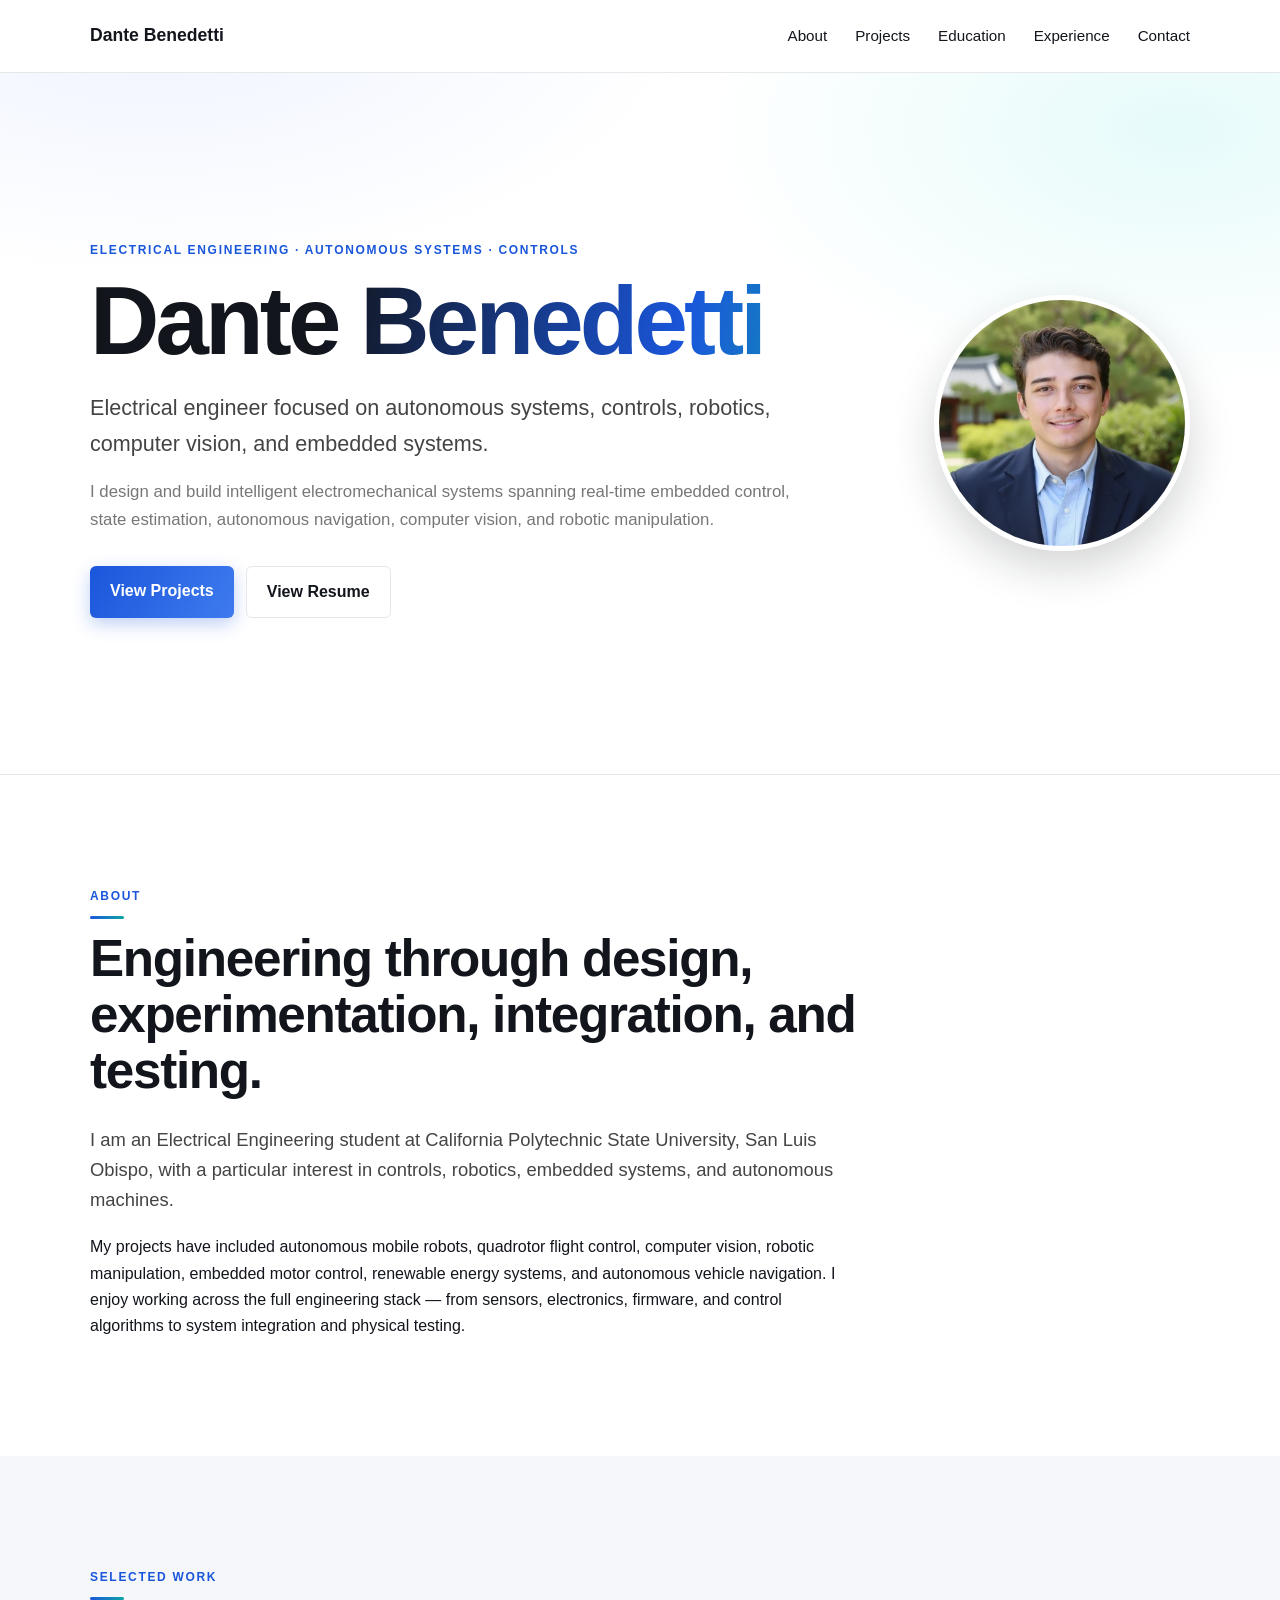
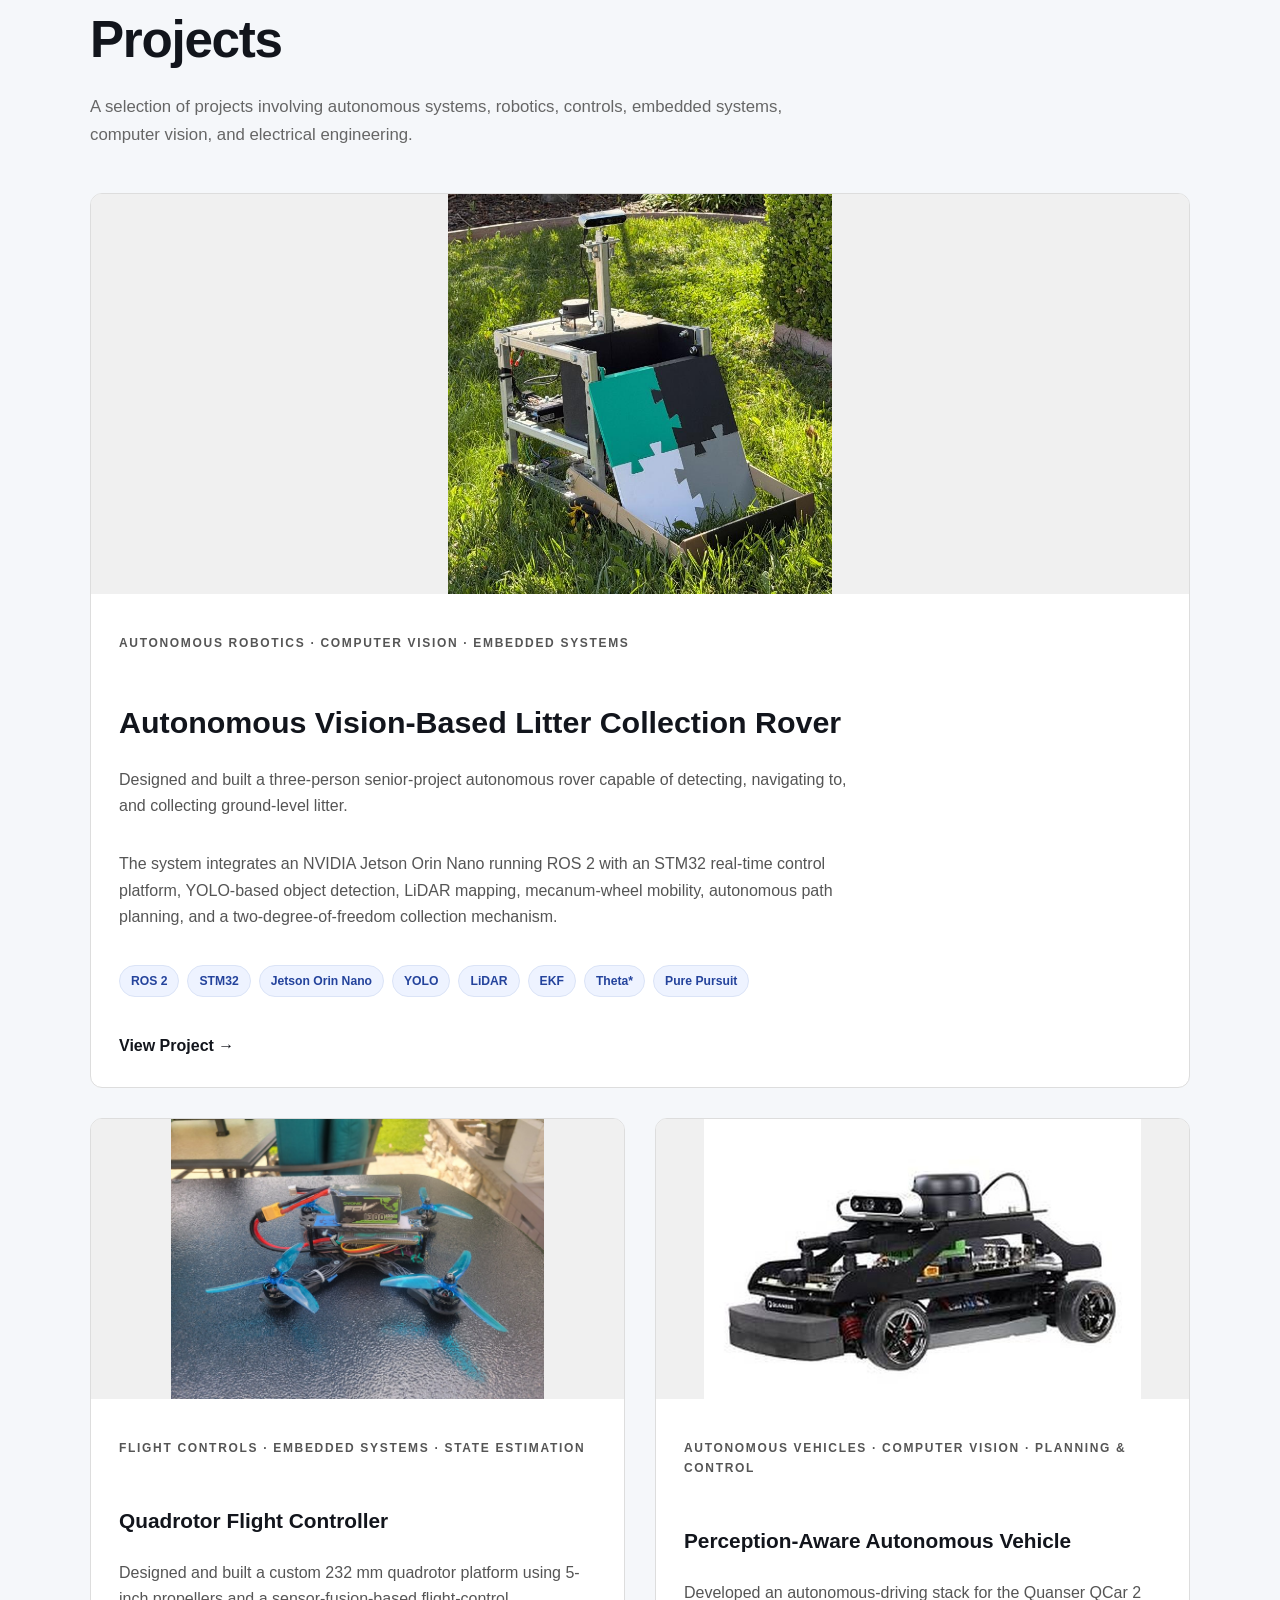
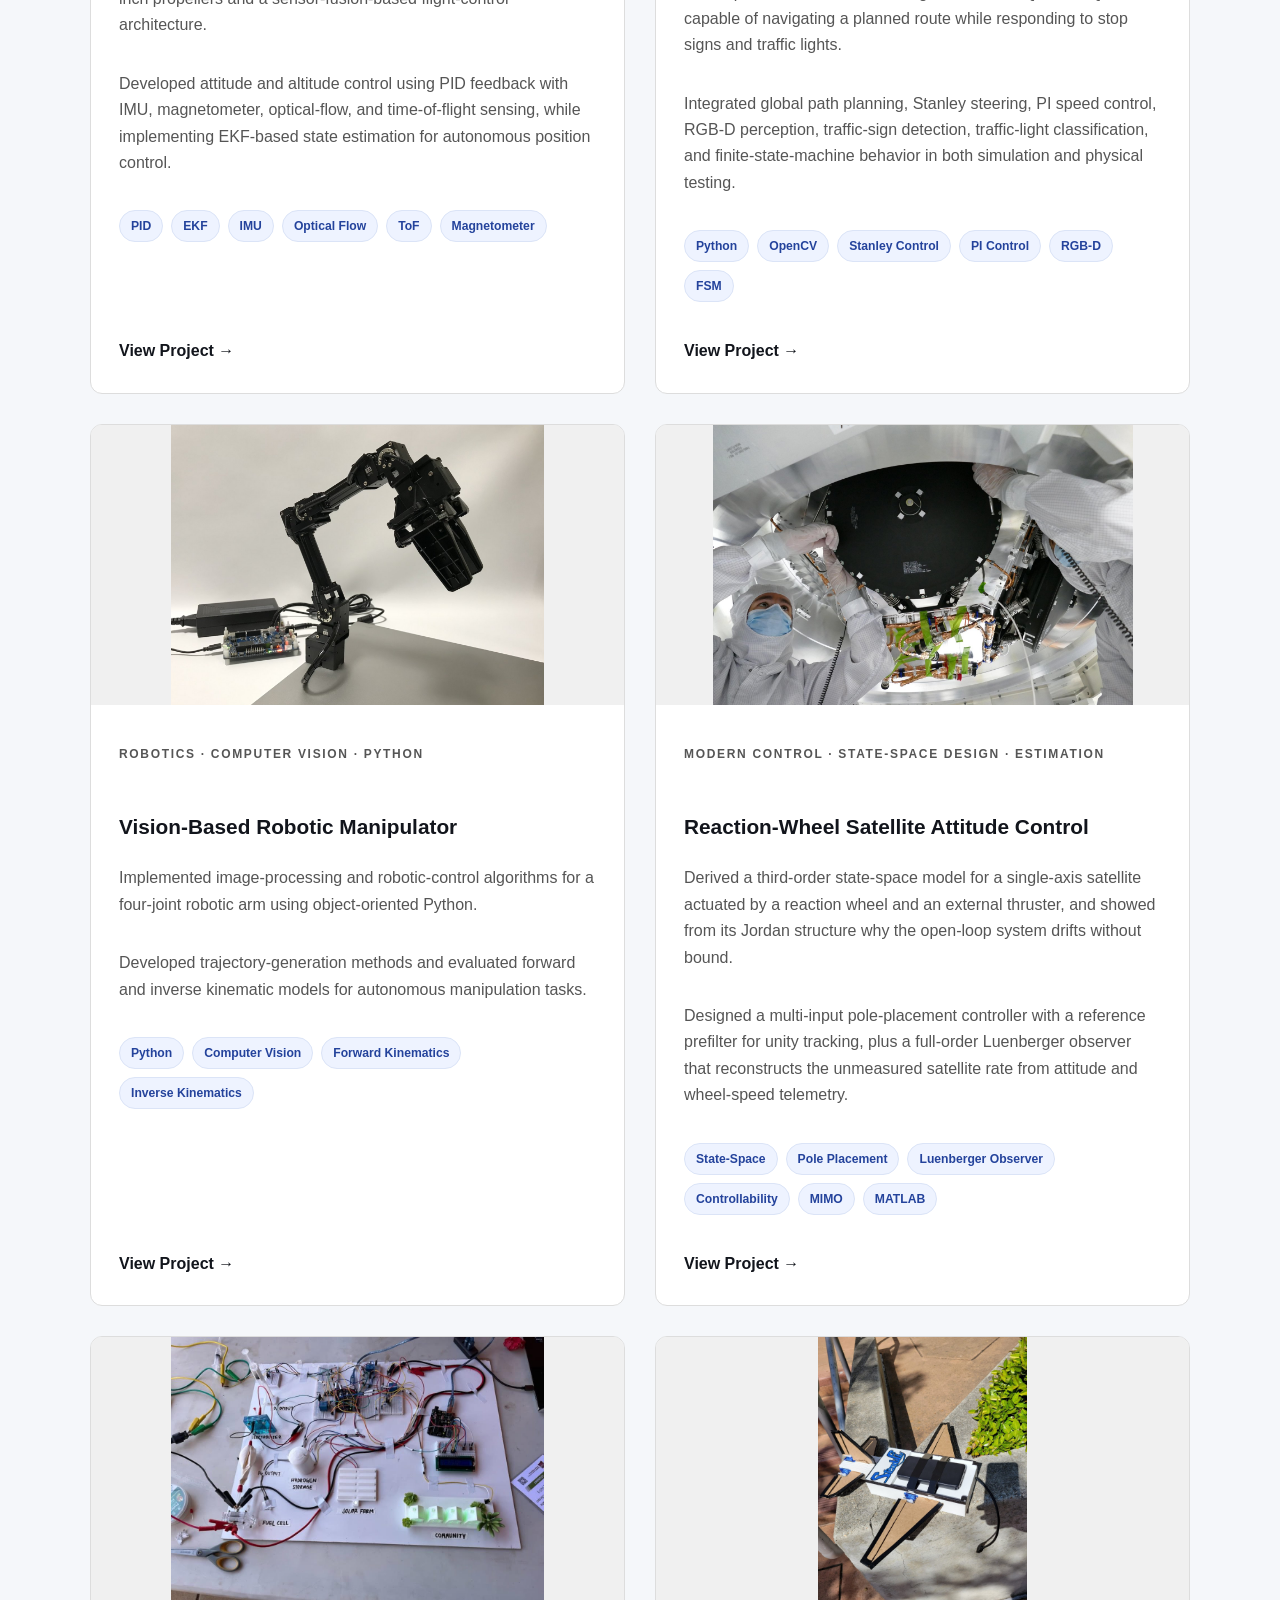
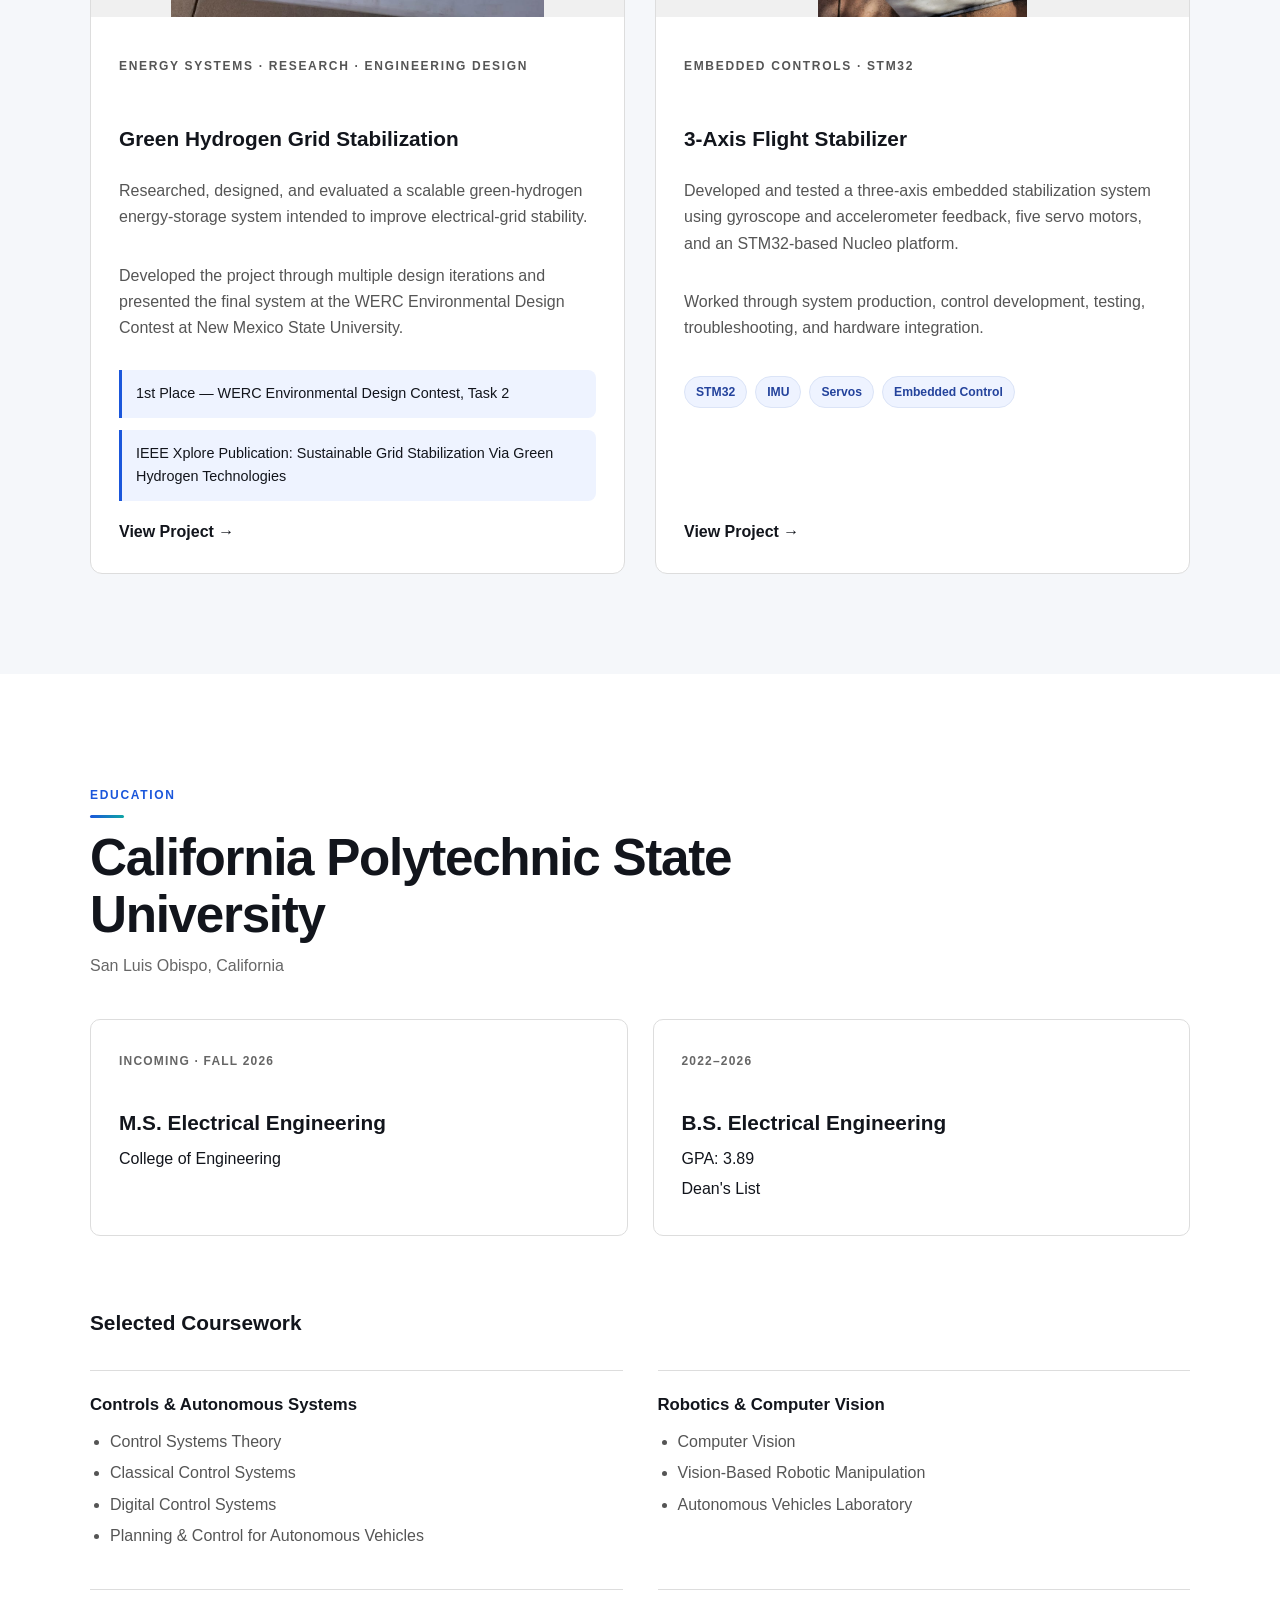
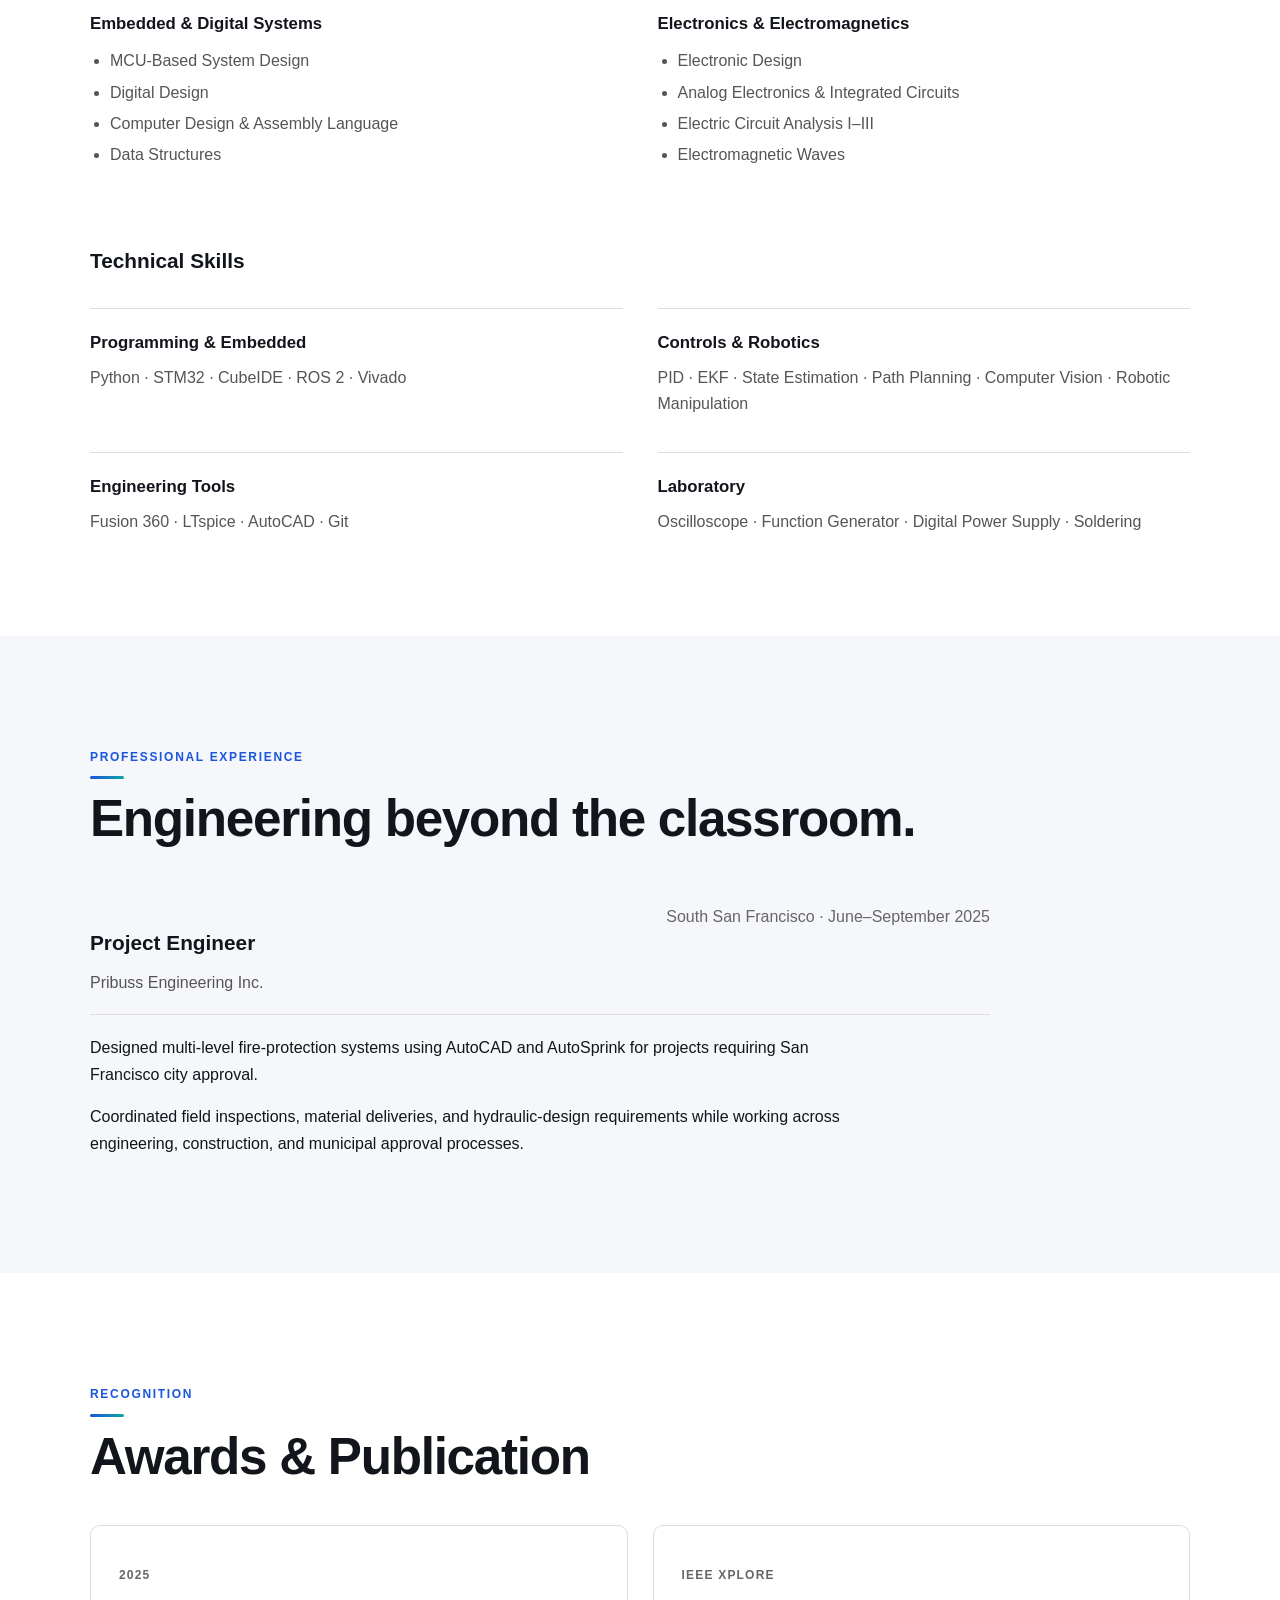
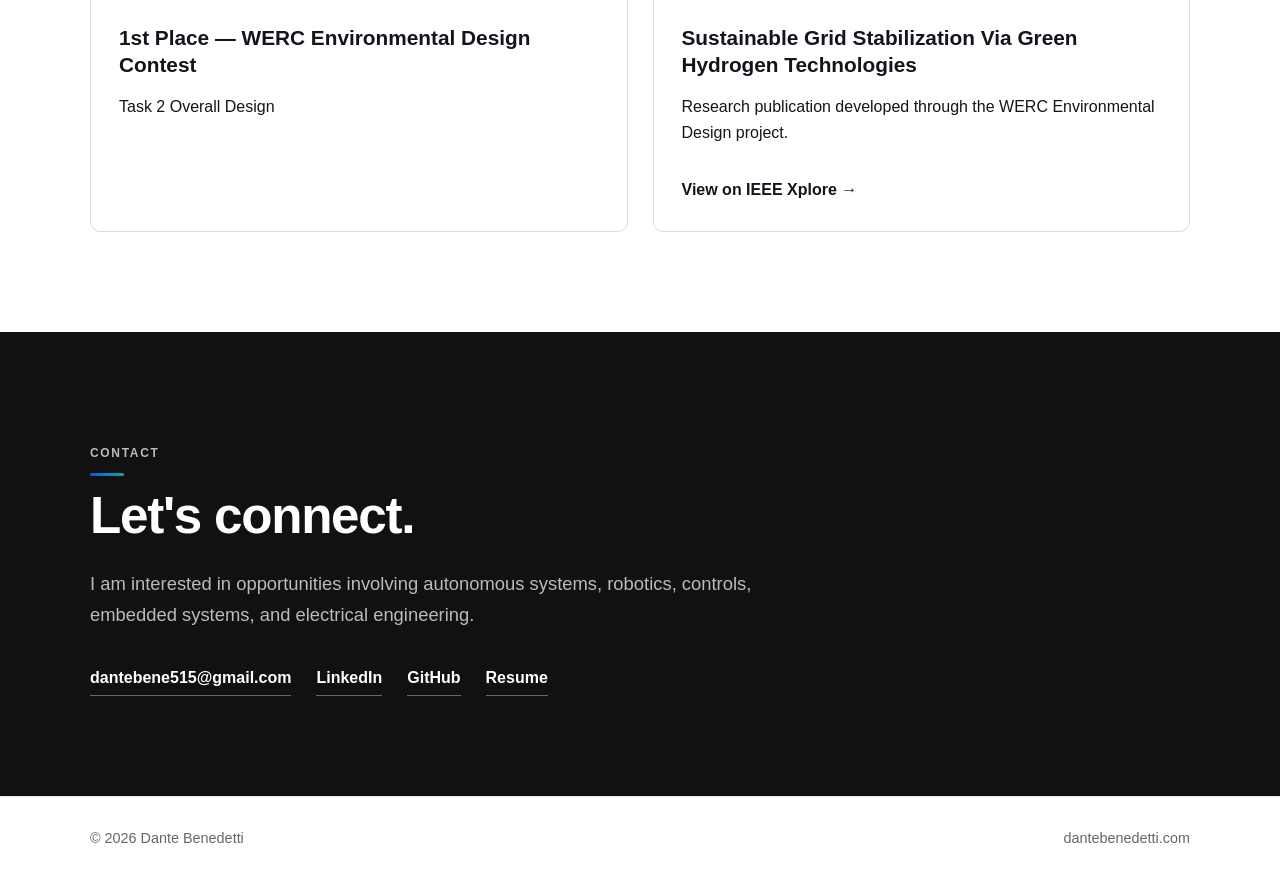
==== index.html @ cc392e32 "Switch contact email to the job-search Gmail address Replaces dabenede@calpoly.edu with dantebene515" ====
<!DOCTYPE html>
<html lang="en">
<head>
    <meta charset="UTF-8">
    <meta name="viewport" content="width=device-width, initial-scale=1.0">

    <meta
        name="description"
        content="Dante Benedetti - Electrical Engineering portfolio focused on autonomous systems, controls, robotics, embedded systems, and computer vision."
    >

    <title>Dante Benedetti | Electrical Engineering Portfolio</title>

    <link rel="stylesheet" href="css/style.css?v=18">
</head>

<body>

    <!-- Navigation -->
    <header class="site-header">
        <div class="container nav-container">

            <a class="logo" href="#">Dante Benedetti</a>

            <button
                class="nav-toggle"
                type="button"
                aria-label="Menu"
                aria-expanded="false"
                aria-controls="site-nav"
            >
                <span class="nav-toggle-bar"></span>
                <span class="nav-toggle-bar"></span>
                <span class="nav-toggle-bar"></span>
            </button>

            <nav id="site-nav">
                <a href="#about">About</a>
                <a href="#projects">Projects</a>
                <a href="#education">Education</a>
                <a href="#experience">Experience</a>
                <a href="#contact">Contact</a>
            </nav>

        </div>
    </header>


    <main>

        <!-- Hero -->
        <section class="hero">

            <div class="container hero-content hero-split">

              <div class="hero-copy">

                <p class="eyebrow">
                    Electrical Engineering · Autonomous Systems · Controls
                </p>

                <h1>Dante Benedetti</h1>

                <p class="hero-text">
                    Electrical engineer focused on autonomous systems, controls,
                    robotics, computer vision, and embedded systems.
                </p>

                <p class="hero-subtext">
                    I design and build intelligent electromechanical systems
                    spanning real-time embedded control, state estimation,
                    autonomous navigation, computer vision, and robotic manipulation.
                </p>

                <div class="hero-buttons">

                    <a class="button primary" href="#projects">
                        View Projects
                    </a>

                    <a
                        class="button secondary"
                        href="files/Dante_Benedetti_Resume.pdf"
                        target="_blank"
                    >
                        View Resume
                    </a>

                </div>

              </div>

              <figure class="hero-portrait">
                  <img
                      src="images/headshot.jpg"
                      alt="Portrait of Dante Benedetti."
                      width="400"
                      height="400"
                  >
              </figure>

            </div>

        </section>


        <!-- About -->
        <section id="about" class="section">

            <div class="container">

                <p class="section-label">About</p>

                <h2>
                    Engineering through design, experimentation,
                    integration, and testing.
                </h2>

                <p class="large-text">
                    I am an Electrical Engineering student at California
                    Polytechnic State University, San Luis Obispo, with a
                    particular interest in controls, robotics, embedded systems,
                    and autonomous machines.
                </p>

                <p>
                    My projects have included autonomous mobile robots,
                    quadrotor flight control, computer vision, robotic
                    manipulation, embedded motor control, renewable energy
                    systems, and autonomous vehicle navigation. I enjoy working
                    across the full engineering stack — from sensors,
                    electronics, firmware, and control algorithms to system
                    integration and physical testing.
                </p>

            </div>

        </section>


        <!-- Projects -->
        <section id="projects" class="section alt-section">

            <div class="container">

                <p class="section-label">Selected Work</p>

                <h2>Projects</h2>

                <p class="section-intro">
                    A selection of projects involving autonomous systems,
                    robotics, controls, embedded systems, computer vision,
                    and electrical engineering.
                </p>


                <div class="project-grid">


                    <!-- LitterBot -->
                    <article class="project-card featured-project">

                        <img
                            class="project-image"
                            src="images/litterbot/prototype.jpg"
                            alt="Completed LitterBot prototype outdoors, showing mecanum wheels, depth camera mast, LiDAR, and 3D-printed collection ramp."
                            width="747"
                            height="778"
                            loading="lazy"
                        >

                        <div class="project-content">

                            <p class="project-type">
                                Autonomous Robotics · Computer Vision · Embedded Systems
                            </p>

                            <h3>
                                Autonomous Vision-Based Litter Collection Rover
                            </h3>

                            <p>
                                Designed and built a three-person senior-project
                                autonomous rover capable of detecting, navigating
                                to, and collecting ground-level litter.
                            </p>

                            <p>
                                The system integrates an NVIDIA Jetson Orin Nano
                                running ROS 2 with an STM32 real-time control
                                platform, YOLO-based object detection, LiDAR
                                mapping, mecanum-wheel mobility, autonomous path
                                planning, and a two-degree-of-freedom collection
                                mechanism.
                            </p>

                            <div class="project-tags">
                                <span>ROS 2</span>
                                <span>STM32</span>
                                <span>Jetson Orin Nano</span>
                                <span>YOLO</span>
                                <span>LiDAR</span>
                                <span>EKF</span>
                                <span>Theta*</span>
                                <span>Pure Pursuit</span>
                            </div>

                            <a href="projects/litterbot.html">
                                View Project →
                            </a>

                        </div>

                    </article>


                    <!-- Quadrotor -->
                    <article class="project-card">

                        <img
                            class="project-image"
                            src="images/drone/isometric.jpg"
                            alt="Side view of the custom 232 mm quadrotor showing its stacked deck layout, battery, and tri-blade propellers."
                            width="1553"
                            height="1164"
                            loading="lazy"
                        >

                        <div class="project-content">

                            <p class="project-type">
                                Flight Controls · Embedded Systems · State Estimation
                            </p>

                            <h3>
                                Quadrotor Flight Controller
                            </h3>

                            <p>
                                Designed and built a custom 232 mm quadrotor
                                platform using 5-inch propellers and a
                                sensor-fusion-based flight-control architecture.
                            </p>

                            <p>
                                Developed attitude and altitude control using PID
                                feedback with IMU, magnetometer, optical-flow,
                                and time-of-flight sensing, while implementing
                                EKF-based state estimation for autonomous
                                position control.
                            </p>

                            <div class="project-tags">
                                <span>PID</span>
                                <span>EKF</span>
                                <span>IMU</span>
                                <span>Optical Flow</span>
                                <span>ToF</span>
                                <span>Magnetometer</span>
                            </div>

                            <a href="projects/quadrotor.html">
                                View Project →
                            </a>

                        </div>

                    </article>


                    <!-- QCar -->
                    <article class="project-card">

                        <img
                            class="project-image"
                            src="images/qcar/qcar-platform.jpg"
                            alt="The Quanser QCar 2 autonomous vehicle platform."
                            width="686"
                            height="440"
                            loading="lazy"
                        >

                        <div class="project-content">

                            <p class="project-type">
                                Autonomous Vehicles · Computer Vision · Planning & Control
                            </p>

                            <h3>
                                Perception-Aware Autonomous Vehicle
                            </h3>

                            <p>
                                Developed an autonomous-driving stack for the
                                Quanser QCar 2 capable of navigating a planned
                                route while responding to stop signs and traffic
                                lights.
                            </p>

                            <p>
                                Integrated global path planning, Stanley steering,
                                PI speed control, RGB-D perception, traffic-sign
                                detection, traffic-light classification, and
                                finite-state-machine behavior in both simulation
                                and physical testing.
                            </p>

                            <div class="project-tags">
                                <span>Python</span>
                                <span>OpenCV</span>
                                <span>Stanley Control</span>
                                <span>PI Control</span>
                                <span>RGB-D</span>
                                <span>FSM</span>
                            </div>

                            <a href="projects/qcar.html">
                                View Project →
                            </a>

                        </div>

                    </article>


                    <!-- Manipulator -->
                    <article class="project-card">

                        <img
                            class="project-image"
                            src="images/manipulator/arm-hardware.jpg"
                            alt="The OpenManipulator-X robotic arm with its OpenCR control board."
                            width="1400"
                            height="1050"
                            loading="lazy"
                        >

                        <div class="project-content">

                            <p class="project-type">
                                Robotics · Computer Vision · Python
                            </p>

                            <h3>
                                Vision-Based Robotic Manipulator
                            </h3>

                            <p>
                                Implemented image-processing and robotic-control
                                algorithms for a four-joint robotic arm using
                                object-oriented Python.
                            </p>

                            <p>
                                Developed trajectory-generation methods and
                                evaluated forward and inverse kinematic models
                                for autonomous manipulation tasks.
                            </p>

                            <div class="project-tags">
                                <span>Python</span>
                                <span>Computer Vision</span>
                                <span>Forward Kinematics</span>
                                <span>Inverse Kinematics</span>
                            </div>

                            <a href="projects/manipulator.html">
                                View Project →
                            </a>

                        </div>

                    </article>

                    <!-- Satellite -->
                    <article class="project-card">

                        <img
                            class="project-image"
                            src="images/satellite/reaction-wheel.jpg"
                            alt="Technicians installing a reaction wheel on NASA's Europa Clipper spacecraft."
                            width="1500"
                            height="1000"
                            loading="lazy"
                        >

                        <div class="project-content">

                            <p class="project-type">
                                Modern Control · State-Space Design · Estimation
                            </p>

                            <h3>
                                Reaction-Wheel Satellite Attitude Control
                            </h3>

                            <p>
                                Derived a third-order state-space model for a
                                single-axis satellite actuated by a reaction
                                wheel and an external thruster, and showed from
                                its Jordan structure why the open-loop system
                                drifts without bound.
                            </p>

                            <p>
                                Designed a multi-input pole-placement controller
                                with a reference prefilter for unity tracking,
                                plus a full-order Luenberger observer that
                                reconstructs the unmeasured satellite rate from
                                attitude and wheel-speed telemetry.
                            </p>

                            <div class="project-tags">
                                <span>State-Space</span>
                                <span>Pole Placement</span>
                                <span>Luenberger Observer</span>
                                <span>Controllability</span>
                                <span>MIMO</span>
                                <span>MATLAB</span>
                            </div>

                            <a href="projects/satellite.html">
                                View Project →
                            </a>

                        </div>

                    </article>


                    <!-- Hydrogen -->
                    <article class="project-card">

                        <img
                            class="project-image"
                            src="images/werc/bench-hardware.jpg"
                            alt="The bench-scale hydrogen demonstration board with electrolyzer, fuel cell, solar panel, Arduinos, and lit community LEDs."
                            width="768"
                            height="1024"
                            loading="lazy"
                        >

                        <div class="project-content">

                            <p class="project-type">
                                Energy Systems · Research · Engineering Design
                            </p>

                            <h3>
                                Green Hydrogen Grid Stabilization
                            </h3>

                            <p>
                                Researched, designed, and evaluated a scalable
                                green-hydrogen energy-storage system intended to
                                improve electrical-grid stability.
                            </p>

                            <p>
                                Developed the project through multiple design
                                iterations and presented the final system at the
                                WERC Environmental Design Contest at New Mexico
                                State University.
                            </p>

                            <div class="project-highlight">
                                1st Place — WERC Environmental Design Contest,
                                Task 2
                            </div>

                            <div class="project-highlight">
                                IEEE Xplore Publication:
                                Sustainable Grid Stabilization Via Green Hydrogen Technologies
                            </div>

                            <a href="projects/hydrogen.html">
                                View Project →
                            </a>

                        </div>

                    </article>


                    <!-- Stabilizer -->
                    <article class="project-card">

                        <img
                            class="project-image"
                            src="images/steadifly/airframe.jpg"
                            alt="The SteadiFly airframe with servo-driven control surfaces and onboard battery."
                            width="1199"
                            height="1600"
                            loading="lazy"
                        >

                        <div class="project-content">

                            <p class="project-type">
                                Embedded Controls · STM32
                            </p>

                            <h3>
                                3-Axis Flight Stabilizer
                            </h3>

                            <p>
                                Developed and tested a three-axis embedded
                                stabilization system using gyroscope and
                                accelerometer feedback, five servo motors,
                                and an STM32-based Nucleo platform.
                            </p>

                            <p>
                                Worked through system production, control
                                development, testing, troubleshooting, and
                                hardware integration.
                            </p>

                            <div class="project-tags">
                                <span>STM32</span>
                                <span>IMU</span>
                                <span>Servos</span>
                                <span>Embedded Control</span>
                            </div>

                            <a href="projects/steadifly.html">
                                View Project →
                            </a>

                        </div>

                    </article>

                </div>

            </div>

        </section>


        <!-- Education -->
        <section id="education" class="section">

            <div class="container">

                <p class="section-label">Education</p>

                <h2>California Polytechnic State University</h2>

                <p class="education-location">
                    San Luis Obispo, California
                </p>


                <div class="education-grid">

                    <div class="education-card">

                        <p class="education-status">
                            Incoming · Fall 2026
                        </p>

                        <h3>
                            M.S. Electrical Engineering
                        </h3>

                        <p>
                            College of Engineering
                        </p>

                    </div>


                    <div class="education-card">

                        <p class="education-status">
                            2022–2026
                        </p>

                        <h3>
                            B.S. Electrical Engineering
                        </h3>

                        <p>
                            GPA: 3.89
                        </p>

                        <p>
                            Dean's List
                        </p>

                    </div>

                </div>


                <div class="coursework">

                    <h3>Selected Coursework</h3>

                    <div class="coursework-grid">

                        <div>
                            <h4>Controls & Autonomous Systems</h4>

                            <ul>
                                <li>Control Systems Theory</li>
                                <li>Classical Control Systems</li>
                                <li>Digital Control Systems</li>
                                <li>
                                    Planning & Control for Autonomous Vehicles
                                </li>
                            </ul>
                        </div>


                        <div>
                            <h4>Robotics & Computer Vision</h4>

                            <ul>
                                <li>Computer Vision</li>
                                <li>
                                    Vision-Based Robotic Manipulation
                                </li>
                                <li>
                                    Autonomous Vehicles Laboratory
                                </li>
                            </ul>
                        </div>


                        <div>
                            <h4>Embedded & Digital Systems</h4>

                            <ul>
                                <li>MCU-Based System Design</li>
                                <li>Digital Design</li>
                                <li>
                                    Computer Design & Assembly Language
                                </li>
                                <li>Data Structures</li>
                            </ul>
                        </div>


                        <div>
                            <h4>Electronics & Electromagnetics</h4>

                            <ul>
                                <li>Electronic Design</li>
                                <li>
                                    Analog Electronics & Integrated Circuits
                                </li>
                                <li>Electric Circuit Analysis I–III</li>
                                <li>Electromagnetic Waves</li>
                            </ul>
                        </div>

                    </div>

                </div>


                <div class="skills">

                    <h3>Technical Skills</h3>

                    <div class="skills-grid">

                        <div>
                            <h4>Programming & Embedded</h4>
                            <p>
                                Python · STM32 · CubeIDE · ROS 2 · Vivado
                            </p>
                        </div>

                        <div>
                            <h4>Controls & Robotics</h4>
                            <p>
                                PID · EKF · State Estimation · Path Planning ·
                                Computer Vision · Robotic Manipulation
                            </p>
                        </div>

                        <div>
                            <h4>Engineering Tools</h4>
                            <p>
                                Fusion 360 · LTspice · AutoCAD · Git
                            </p>
                        </div>

                        <div>
                            <h4>Laboratory</h4>
                            <p>
                                Oscilloscope · Function Generator ·
                                Digital Power Supply · Soldering
                            </p>
                        </div>

                    </div>

                </div>

            </div>

        </section>


        <!-- Experience -->
        <section id="experience" class="section alt-section">

            <div class="container">

                <p class="section-label">Professional Experience</p>

                <h2>Engineering beyond the classroom.</h2>


                <div class="experience-item">

                    <div class="experience-heading">

                        <div>
                            <h3>
                                Project Engineer
                            </h3>

                            <p class="company">
                                Pribuss Engineering Inc.
                            </p>
                        </div>

                        <p class="meta">
                            South San Francisco · June–September 2025
                        </p>

                    </div>

                    <p>
                        Designed multi-level fire-protection systems using
                        AutoCAD and AutoSprink for projects requiring San
                        Francisco city approval.
                    </p>

                    <p>
                        Coordinated field inspections, material deliveries,
                        and hydraulic-design requirements while working
                        across engineering, construction, and municipal
                        approval processes.
                    </p>

                </div>

            </div>

        </section>


        <!-- Awards / Publication -->
        <section class="section">

            <div class="container">

                <p class="section-label">
                    Recognition
                </p>

                <h2>
                    Awards & Publication
                </h2>


                <div class="recognition-grid">

                    <div class="recognition-card">

                        <p class="recognition-year">
                            2025
                        </p>

                        <h3>
                            1st Place — WERC Environmental Design Contest
                        </h3>

                        <p>
                            Task 2 Overall Design
                        </p>

                    </div>


                    <div class="recognition-card">

                        <p class="recognition-year">
                            IEEE Xplore
                        </p>

                        <h3>
                            Sustainable Grid Stabilization Via Green Hydrogen Technologies
                        </h3>

                        <p>
                            Research publication developed through the WERC
                            Environmental Design project.
                        </p>

                        <a
                            class="recognition-link"
                            href="https://ieeexplore.ieee.org/document/11143791"
                            target="_blank"
                            rel="noopener"
                        >
                            View on IEEE Xplore →
                        </a>

                    </div>

                </div>

            </div>

        </section>


        <!-- Contact -->
        <section id="contact" class="section contact-section">

            <div class="container">

                <p class="section-label">
                    Contact
                </p>

                <h2>
                    Let's connect.
                </h2>

                <p class="large-text">
                    I am interested in opportunities involving autonomous
                    systems, robotics, controls, embedded systems, and
                    electrical engineering.
                </p>


                <div class="contact-links">

                    <a href="mailto:dantebene515@gmail.com">
                        dantebene515@gmail.com
                    </a>

                    <a
                        href="https://www.linkedin.com/in/dante-m-benedetti"
                        target="_blank"
                        rel="noopener"
                    >
                        LinkedIn
                    </a>

                    <a
                        href="https://github.com/Dante-B-777"
                        target="_blank"
                        rel="noopener"
                    >
                        GitHub
                    </a>

                    <a
                        href="files/Dante_Benedetti_Resume.pdf"
                        target="_blank"
                    >
                        Resume
                    </a>

                </div>

            </div>

        </section>

    </main>


    <footer>

        <div class="container footer-content">

            <p>
                © 2026 Dante Benedetti
            </p>

            <p>
                dantebenedetti.com
            </p>

        </div>

    </footer>


    <script src="js/main.js?v=18"></script>

</body>
</html>
---- css/style.css ----
/* =========================================================
   TOKENS
   ========================================================= */

:root {
    --ink: #12151c;
    --muted: #5b6472;
    --line: #e4e7ec;
    --paper: #ffffff;
    --wash: #f5f7fa;
    --accent: #1a56db;
    --accent-2: #0ea5a5;
    --accent-soft: #eef3ff;
}

/* =========================================================
   GLOBAL
   ========================================================= */

* {
    box-sizing: border-box;
}

html {
    scroll-behavior: smooth;
}

body {
    margin: 0;
    font-family: "Segoe UI", -apple-system, BlinkMacSystemFont, Inter,
        Helvetica, Arial, sans-serif;
    color: var(--ink);
    background: var(--paper);
    line-height: 1.65;
    -webkit-font-smoothing: antialiased;
}

a {
    color: inherit;
}

img {
    max-width: 100%;
    display: block;
}

.container {
    width: min(1100px, 90%);
    margin: 0 auto;
}


/* =========================================================
   NAVIGATION
   ========================================================= */

.site-header {
    position: sticky;
    top: 0;
    background: rgba(255, 255, 255, 0.95);
    border-bottom: 1px solid #e8e8e8;
    z-index: 100;
    backdrop-filter: blur(8px);
}

.nav-container {
    min-height: 72px;
    display: flex;
    align-items: center;
    justify-content: space-between;
}

.logo {
    text-decoration: none;
    font-weight: 700;
    font-size: 1.1rem;
}

nav {
    display: flex;
    gap: 28px;
}

nav a {
    text-decoration: none;
    font-size: 0.95rem;
    transition: opacity 0.2s ease;
}

nav a {
    position: relative;
}

nav a::after {
    content: "";
    position: absolute;
    left: 0;
    bottom: -6px;
    width: 0;
    height: 2px;
    border-radius: 2px;
    background: linear-gradient(90deg, var(--accent), var(--accent-2));
    transition: width 0.25s ease;
}

nav a:hover::after {
    width: 100%;
}

.nav-toggle {
    display: none;
    flex-direction: column;
    gap: 5px;
    padding: 10px;
    border: 0;
    background: none;
    cursor: pointer;
}

.nav-toggle-bar {
    width: 24px;
    height: 2px;
    background: #151515;
    transition: transform 0.2s ease, opacity 0.2s ease;
}

.nav-toggle[aria-expanded="true"] .nav-toggle-bar:nth-child(1) {
    transform: translateY(7px) rotate(45deg);
}

.nav-toggle[aria-expanded="true"] .nav-toggle-bar:nth-child(2) {
    opacity: 0;
}

.nav-toggle[aria-expanded="true"] .nav-toggle-bar:nth-child(3) {
    transform: translateY(-7px) rotate(-45deg);
}


/* =========================================================
   HERO
   ========================================================= */

.hero {
    position: relative;
    min-height: 78vh;
    display: flex;
    align-items: center;
    overflow: hidden;
    border-bottom: 1px solid var(--line);
    background:
        radial-gradient(900px 460px at 12% -10%, var(--accent-soft), transparent 60%),
        radial-gradient(760px 420px at 92% 8%, #e6fbfa, transparent 62%);
}

.hero-content {
    padding: 100px 0;
}

.eyebrow,
.section-label,
.project-type {
    text-transform: uppercase;
    letter-spacing: 0.14em;
    font-size: 0.75rem;
    font-weight: 700;
    color: var(--accent);
}

.section-label::after {
    content: "";
    display: block;
    width: 34px;
    height: 3px;
    margin-top: 9px;
    border-radius: 2px;
    background: linear-gradient(90deg, var(--accent), var(--accent-2));
}

.hero h1 {
    margin: 10px 0;
    font-size: clamp(3rem, 8vw, 6rem);
    line-height: 1;
    letter-spacing: -0.04em;
    background: linear-gradient(100deg, var(--ink) 30%, var(--accent) 75%, var(--accent-2));
    -webkit-background-clip: text;
    background-clip: text;
    color: transparent;
}

.hero-text {
    max-width: 760px;
    margin-bottom: 10px;
    font-size: 1.35rem;
    color: #444;
}

.hero-subtext {
    max-width: 720px;
    color: #777;
    font-size: 1.05rem;
}

.hero-buttons {
    display: flex;
    gap: 12px;
    margin-top: 32px;
}


/* =========================================================
   BUTTONS
   ========================================================= */

.button {
    display: inline-block;
    padding: 12px 20px;
    border-radius: 6px;
    text-decoration: none;
    font-weight: 600;
    transition:
        transform 0.2s ease,
        opacity 0.2s ease;
}

.button:hover {
    transform: translateY(-2px);
}

.primary {
    background: linear-gradient(120deg, var(--accent), #3f7bee);
    color: #fff;
    box-shadow: 0 6px 18px rgba(26, 86, 219, 0.28);
}

.primary:hover {
    box-shadow: 0 12px 26px rgba(26, 86, 219, 0.34);
}

.secondary {
    border: 1px solid var(--line);
    background: #fff;
}

.secondary:hover {
    border-color: var(--accent);
    color: var(--accent);
}


/* =========================================================
   GENERAL SECTIONS
   ========================================================= */

.section {
    padding: 100px 0;
}

.alt-section {
    background: var(--wash);
}

.section h2 {
    max-width: 850px;
    margin-top: 6px;
    margin-bottom: 25px;
    font-size: clamp(2rem, 4vw, 3.4rem);
    line-height: 1.1;
    letter-spacing: -0.025em;
}

.section p {
    max-width: 750px;
}

.section-intro {
    margin-bottom: 20px;
    color: #666;
    font-size: 1.05rem;
}

.large-text {
    font-size: 1.15rem;
    color: #444;
}


/* =========================================================
   PROJECTS
   ========================================================= */

.project-grid {
    display: grid;
    grid-template-columns: repeat(2, minmax(0, 1fr));
    gap: 30px;
    margin-top: 45px;
}

.project-card {
    display: flex;
    flex-direction: column;
    overflow: hidden;
    border: 1px solid #ddd;
    border-radius: 12px;
    background: #fff;
    transition:
        transform 0.2s ease,
        box-shadow 0.2s ease;
}

.project-card {
    position: relative;
}

.project-card::before {
    content: "";
    position: absolute;
    inset: 0 0 auto 0;
    height: 3px;
    background: linear-gradient(90deg, var(--accent), var(--accent-2));
    opacity: 0;
    transition: opacity 0.25s ease;
    z-index: 2;
}

.project-card:hover::before {
    opacity: 1;
}

.project-card:hover {
    transform: translateY(-6px);
    box-shadow: 0 18px 40px rgba(18, 21, 28, 0.11);
}

.project-image {
    width: 100%;
    height: 280px;
    object-fit: contain;
    background: #f0f0f0;
}

.placeholder {
    display: grid;
    place-items: center;
    background: #ededed;
    color: #777;
}

.project-content {
    display: flex;
    flex-direction: column;
    flex: 1;
    padding: 28px;
}

.project-content h3 {
    margin: 6px 0 12px;
    font-size: 1.6rem;
    line-height: 1.2;
}

.project-content p {
    color: #555;
}

.project-content > a {
    display: inline-block;
    margin-top: auto;
    padding-top: 18px;
    font-weight: 700;
    text-decoration: none;
}

.project-content > a:hover {
    text-decoration: underline;
}

.project-tags {
    display: flex;
    flex-wrap: wrap;
    gap: 8px;
    margin: 18px 0;
}

.project-tags span {
    padding: 5px 11px;
    border-radius: 999px;
    border: 1px solid #dbe4f7;
    background: var(--accent-soft);
    color: #24439c;
    font-size: 0.76rem;
    font-weight: 600;
}

.project-highlight {
    margin-top: 12px;
    padding: 12px 14px;
    border-left: 3px solid var(--accent);
    border-radius: 0 8px 8px 0;
    background: var(--accent-soft);
    font-size: 0.9rem;
}

.featured-project {
    grid-column: span 2;
}

.featured-project .project-image {
    height: 400px;
}

.featured-project .project-content h3 {
    font-size: 1.9rem;
}


/* =========================================================
   EDUCATION
   ========================================================= */

.education-location {
    margin-top: -15px;
    color: #666;
}

.education-grid {
    display: grid;
    grid-template-columns: repeat(2, minmax(0, 1fr));
    gap: 25px;
    margin-top: 40px;
}

.education-card {
    padding: 28px;
    border: 1px solid #ddd;
    border-radius: 10px;
    background: #fff;
}

.education-card h3 {
    margin: 5px 0 8px;
    font-size: 1.5rem;
    line-height: 1.25;
}

.education-card p {
    margin: 4px 0;
}

.education-status {
    text-transform: uppercase;
    letter-spacing: 0.1em;
    font-size: 0.75rem;
    font-weight: 700;
    color: #666;
}


/* =========================================================
   COURSEWORK
   ========================================================= */

.coursework {
    margin-top: 70px;
}

.coursework h3,
.skills h3 {
    margin-bottom: 15px;
    font-size: 1.8rem;
}

.coursework-grid {
    display: grid;
    grid-template-columns: repeat(2, minmax(0, 1fr));
    gap: 35px;
    margin-top: 30px;
}

.coursework-grid > div {
    padding-top: 20px;
    border-top: 1px solid #ddd;
}

.coursework-grid h4 {
    margin: 0 0 10px;
    font-size: 1.05rem;
}

.coursework-grid ul {
    margin: 0;
    padding-left: 20px;
    color: #555;
}

.coursework-grid li {
    margin-bottom: 5px;
}


/* =========================================================
   SKILLS
   ========================================================= */

.skills {
    margin-top: 70px;
}

.skills-grid {
    display: grid;
    grid-template-columns: repeat(2, minmax(0, 1fr));
    gap: 35px;
    margin-top: 30px;
}

.skills-grid > div {
    padding-top: 20px;
    border-top: 1px solid #ddd;
}

.skills-grid h4 {
    margin: 0 0 8px;
    font-size: 1.05rem;
}

.skills-grid p {
    margin: 0;
    color: #555;
}


/* =========================================================
   EXPERIENCE
   ========================================================= */

.experience-item {
    max-width: 900px;
    margin-top: 40px;
}

.experience-heading {
    display: flex;
    justify-content: space-between;
    gap: 30px;
    margin-bottom: 20px;
    padding-bottom: 18px;
    border-bottom: 1px solid #ddd;
}

.experience-heading h3 {
    margin: 0;
    font-size: 1.6rem;
}

.company {
    margin: 4px 0 0;
    color: #555;
}

.meta {
    color: #666;
}


/* =========================================================
   RECOGNITION
   ========================================================= */

.recognition-grid {
    display: grid;
    grid-template-columns: repeat(2, minmax(0, 1fr));
    gap: 25px;
    margin-top: 40px;
}

.recognition-card {
    padding: 28px;
    border: 1px solid #ddd;
    border-radius: 10px;
}

.recognition-card h3 {
    margin-top: 7px;
    font-size: 1.35rem;
    line-height: 1.3;
}

.recognition-link {
    display: inline-block;
    margin-top: 14px;
    font-weight: 700;
    text-decoration: none;
}

.recognition-link:hover {
    text-decoration: underline;
}

.recognition-year {
    margin-bottom: 0;
    text-transform: uppercase;
    letter-spacing: 0.1em;
    font-size: 0.75rem;
    font-weight: 700;
    color: #666;
}


/* =========================================================
   CONTACT
   ========================================================= */

.contact-section {
    background: #111;
    color: #fff;
}

.contact-section h2 {
    color: #fff;
}

.contact-section .section-label,
.contact-section .large-text {
    color: #bbb;
}

.contact-links {
    display: flex;
    flex-wrap: wrap;
    gap: 25px;
    margin-top: 35px;
}

.contact-links a {
    padding-bottom: 4px;
    border-bottom: 1px solid #666;
    color: #fff;
    font-weight: 700;
    text-decoration: none;
}

.contact-links a:hover {
    border-color: #fff;
}


/* =========================================================
   FOOTER
   ========================================================= */

footer {
    padding: 30px 0;
    border-top: 1px solid #e8e8e8;
    color: #666;
    font-size: 0.9rem;
}

.footer-content {
    display: flex;
    justify-content: space-between;
    gap: 30px;
}

.footer-content p {
    margin: 0;
}


/* =========================================================
   MOBILE
   ========================================================= */

@media (max-width: 750px) {

    .nav-container {
        flex-wrap: wrap;
    }

    .nav-toggle {
        display: flex;
    }

    nav {
        display: none;
        flex-direction: column;
        gap: 0;
        width: 100%;
        padding-bottom: 10px;
        border-top: 1px solid #e8e8e8;
    }

    nav.open {
        display: flex;
    }

    nav a {
        padding: 14px 2px;
        border-bottom: 1px solid #f0f0f0;
        font-size: 1rem;
    }

    nav a:last-child {
        border-bottom: 0;
    }

    .hero {
        min-height: auto;
    }

    .hero-content {
        padding: 80px 0;
    }

    .hero-buttons {
        flex-direction: column;
        align-items: flex-start;
    }

    .section {
        padding: 75px 0;
    }

    .project-grid,
    .education-grid,
    .coursework-grid,
    .skills-grid,
    .recognition-grid {
        grid-template-columns: 1fr;
    }

    .featured-project {
        grid-column: span 1;
    }

    .featured-project .project-image {
        height: 280px;
    }

    .experience-heading {
        flex-direction: column;
        gap: 5px;
    }

    .footer-content {
        flex-direction: column;
        gap: 5px;
    }
}

/* =========================================================
   PROJECT DETAIL PAGES
   ========================================================= */

.project-hero {
    padding: 70px 0 60px;
    border-bottom: 1px solid #e8e8e8;
}

.back-link {
    display: inline-block;
    margin-bottom: 30px;
    color: #666;
    font-size: 0.9rem;
    text-decoration: none;
}

.back-link:hover {
    color: #111;
}

.project-hero h1 {
    max-width: 900px;
    margin: 10px 0 20px;
    font-size: clamp(2.1rem, 5vw, 3.6rem);
    line-height: 1.05;
    letter-spacing: -0.03em;
}

.project-meta {
    display: grid;
    grid-template-columns: repeat(3, minmax(0, 1fr));
    gap: 25px;
    max-width: 800px;
    margin: 35px 0 30px;
    padding-top: 25px;
    border-top: 1px solid #e8e8e8;
    color: #444;
    font-size: 0.95rem;
}

.meta-label {
    display: block;
    margin-bottom: 4px;
    text-transform: uppercase;
    letter-spacing: 0.1em;
    font-size: 0.72rem;
    font-weight: 700;
    color: #888;
}

.container.narrow {
    width: min(760px, 90%);
}

.results-section {
    padding-bottom: 90px;
}

.stat-grid {
    display: grid;
    grid-template-columns: repeat(4, minmax(0, 1fr));
    gap: 25px;
    margin-top: 40px;
}

.stat {
    padding: 26px;
    border: 1px solid var(--line);
    border-radius: 12px;
    background: #fff;
    transition: transform 0.2s ease, box-shadow 0.2s ease;
}

.stat:hover {
    transform: translateY(-3px);
    box-shadow: 0 12px 26px rgba(18, 21, 28, 0.08);
}

.stat-value {
    display: block;
    margin-bottom: 8px;
    background: linear-gradient(100deg, var(--accent), var(--accent-2));
    -webkit-background-clip: text;
    background-clip: text;
    color: transparent;
    font-size: clamp(1.7rem, 3vw, 2.3rem);
    font-weight: 700;
    line-height: 1.1;
    letter-spacing: -0.02em;
}

.stat-label {
    display: block;
    color: #666;
    font-size: 0.88rem;
    line-height: 1.45;
}

.section h3 {
    margin: 38px 0 10px;
    font-size: 1.3rem;
}

.project-figure {
    max-width: 820px;
    margin: 45px auto 0;
}

.project-figure.wide {
    max-width: 1000px;
}

.project-figure img {
    display: block;
    width: auto;
    max-width: 100%;
    height: auto;
    max-height: 33vh;
    margin: 0 auto;
    border: 1px solid var(--line);
    border-radius: 12px;
    background: #fff;
}

.project-figure figcaption {
    margin-top: 12px;
    color: var(--muted);
    font-size: 0.9rem;
    line-height: 1.5;
    text-align: center;
}

.video-grid {
    display: grid;
    grid-template-columns: repeat(2, minmax(0, 1fr));
    gap: 30px;
    margin-top: 40px;
}

.video-frame {
    position: relative;
    width: 100%;
    padding-top: 56.25%;
    overflow: hidden;
    border-radius: 10px;
    background: #111;
}

.video-frame iframe {
    position: absolute;
    top: 0;
    left: 0;
    width: 100%;
    height: 100%;
    border: 0;
}

.video-figure {
    margin: 0;
}

.video-figure figcaption {
    margin-top: 12px;
    color: #666;
    font-size: 0.9rem;
}

.more-videos {
    max-width: 700px;
    margin-top: 40px;
    padding: 18px 20px;
    border: 1px solid #ddd;
    border-radius: 10px;
    background: #fff;
}

.more-videos summary {
    cursor: pointer;
    font-weight: 700;
}

.more-videos ul {
    margin: 14px 0 0;
    padding-left: 20px;
    color: #555;
}

.more-videos li {
    margin-bottom: 8px;
}

.link-row {
    display: flex;
    flex-wrap: wrap;
    gap: 14px;
    margin-top: 30px;
}

@media (max-width: 750px) {

    .project-meta,
    .stat-grid,
    .video-grid {
        grid-template-columns: 1fr;
    }

    .project-hero {
        padding: 45px 0 40px;
    }
}

.doc-note {
    margin-top: 22px;
    color: #666;
    font-size: 0.92rem;
}

/* attribution callout + topic grid + case list */

.attribution {
    padding: 26px 28px;
    border-left: 3px solid #111;
    border-radius: 0 8px 8px 0;
    background: #f5f5f5;
}

.attribution h3 {
    margin: 0 0 12px;
    font-size: 1.15rem;
}

.attribution p {
    margin: 0 0 12px;
    color: #444;
    font-size: 0.95rem;
}

.attribution p:last-child {
    margin-bottom: 0;
}

.topic-grid {
    display: grid;
    grid-template-columns: repeat(3, minmax(0, 1fr));
    gap: 28px;
    margin-top: 45px;
}

.topic {
    padding: 26px;
    border: 1px solid var(--line);
    border-radius: 12px;
    background: #fff;
    transition: transform 0.2s ease, box-shadow 0.2s ease, border-color 0.2s ease;
}

.topic:hover {
    transform: translateY(-3px);
    border-color: #c9d8f6;
    box-shadow: 0 12px 26px rgba(18, 21, 28, 0.08);
}

.topic-num {
    display: block;
    margin-bottom: 10px;
    font-size: 0.8rem;
    font-weight: 700;
    letter-spacing: 0.1em;
    color: var(--accent);
}

.topic h3 {
    margin: 0 0 10px;
    font-size: 1.12rem;
    line-height: 1.3;
}

.topic p {
    margin: 0;
    color: #555;
    font-size: 0.92rem;
}

.case-list {
    max-width: 750px;
    margin: 18px 0 24px;
    padding-left: 20px;
    color: #444;
}

.case-list li {
    margin-bottom: 12px;
}

@media (max-width: 750px) {
    .topic-grid {
        grid-template-columns: 1fr;
    }
}

.two-up {
    display: grid;
    grid-template-columns: repeat(2, minmax(0, 1fr));
    gap: 30px;
    margin-top: 40px;
}

.two-up .project-figure {
    max-width: none;
    margin: 0;
}

.code-block {
    max-width: 750px;
    margin: 26px 0;
    padding: 20px 22px;
    overflow-x: auto;
    border: 1px solid #ddd;
    border-radius: 8px;
    background: #fff;
    font-family: ui-monospace, Menlo, Consolas, monospace;
    font-size: 0.85rem;
    line-height: 1.7;
}

@media (max-width: 750px) {
    .two-up {
        grid-template-columns: 1fr;
    }
}

.project-figure video {
    width: 100%;
    height: auto;
    max-height: 55vh;
    width: auto;
    border: 1px solid var(--line);
    border-radius: 10px;
    background: #000;
}

/* Dense multi-panel plots. The 33vh cap shrinks their axis labels past
   legibility, so let them take the full column width instead; width stays
   auto so nothing is upscaled past its native size. */
.project-figure.plot img,
.project-figure.plot video {
    width: auto;
    max-width: 100%;
    max-height: none;
}


/* =========================================================
   MOTION
   ========================================================= */

/* Hidden only once JS has confirmed it can reveal them again. Without the
   js-reveal flag on <html>, everything renders normally. */
.js-reveal .reveal {
    opacity: 0;
    transform: translateY(18px);
    transition: opacity 0.6s ease, transform 0.6s ease;
}

.js-reveal .reveal.is-visible {
    opacity: 1;
    transform: none;
}

@media (prefers-reduced-motion: reduce) {
    .js-reveal .reveal,
    .js-reveal .reveal.is-visible {
        opacity: 1;
        transform: none;
        transition: none;
    }
}

/* =========================================================
   HERO PORTRAIT
   ========================================================= */

.hero-split {
    display: grid;
    grid-template-columns: minmax(0, 1fr) auto;
    align-items: center;
    gap: 56px;
}

.hero-portrait {
    margin: 0;
    flex-shrink: 0;
}

.hero-portrait img {
    width: clamp(180px, 20vw, 260px);
    height: auto;
    border-radius: 50%;
    border: 5px solid #fff;
    box-shadow: 0 18px 44px rgba(18, 21, 28, 0.18);
}

@media (max-width: 880px) {
    .hero-split {
        grid-template-columns: 1fr;
        gap: 32px;
    }

    .hero-portrait {
        order: -1;
    }

    .hero-portrait img {
        width: 150px;
    }
}

.credit {
    display: block;
    margin-top: 6px;
    font-size: 0.8rem;
    color: #8b93a1;
}
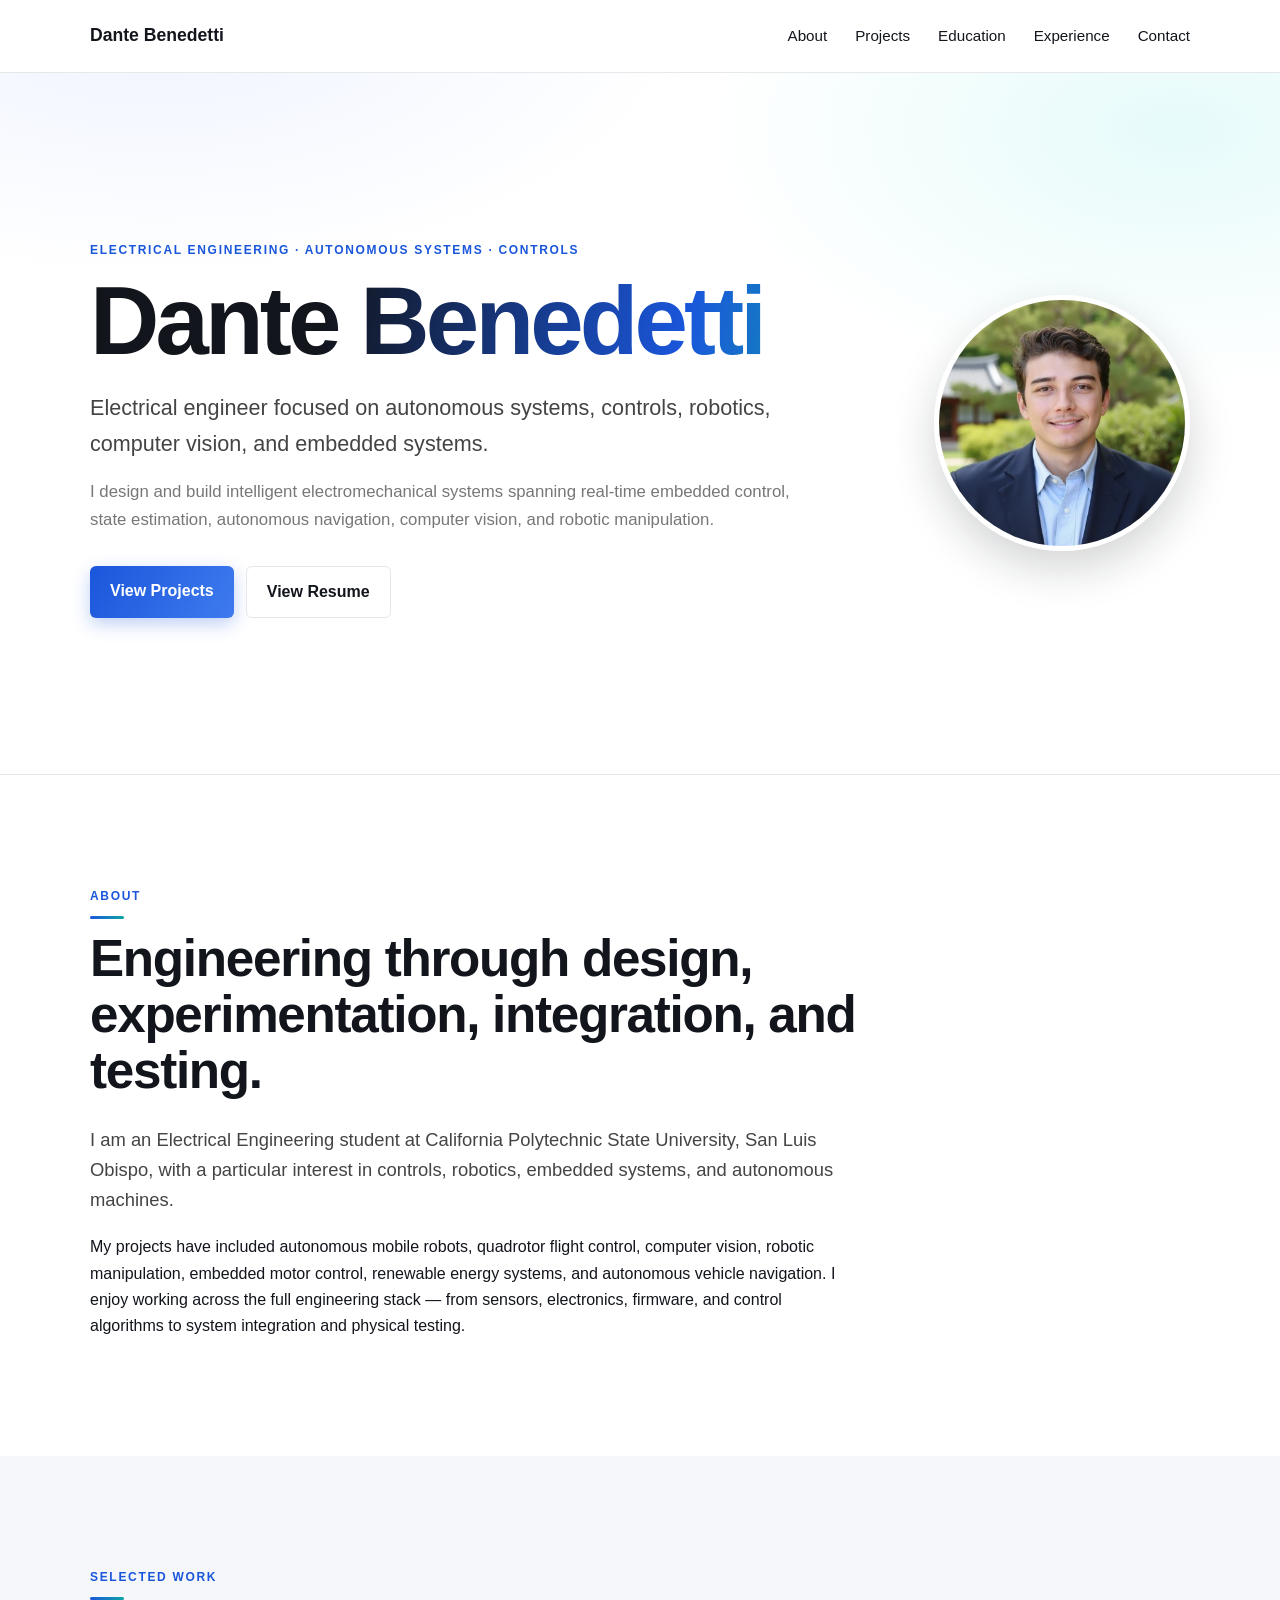
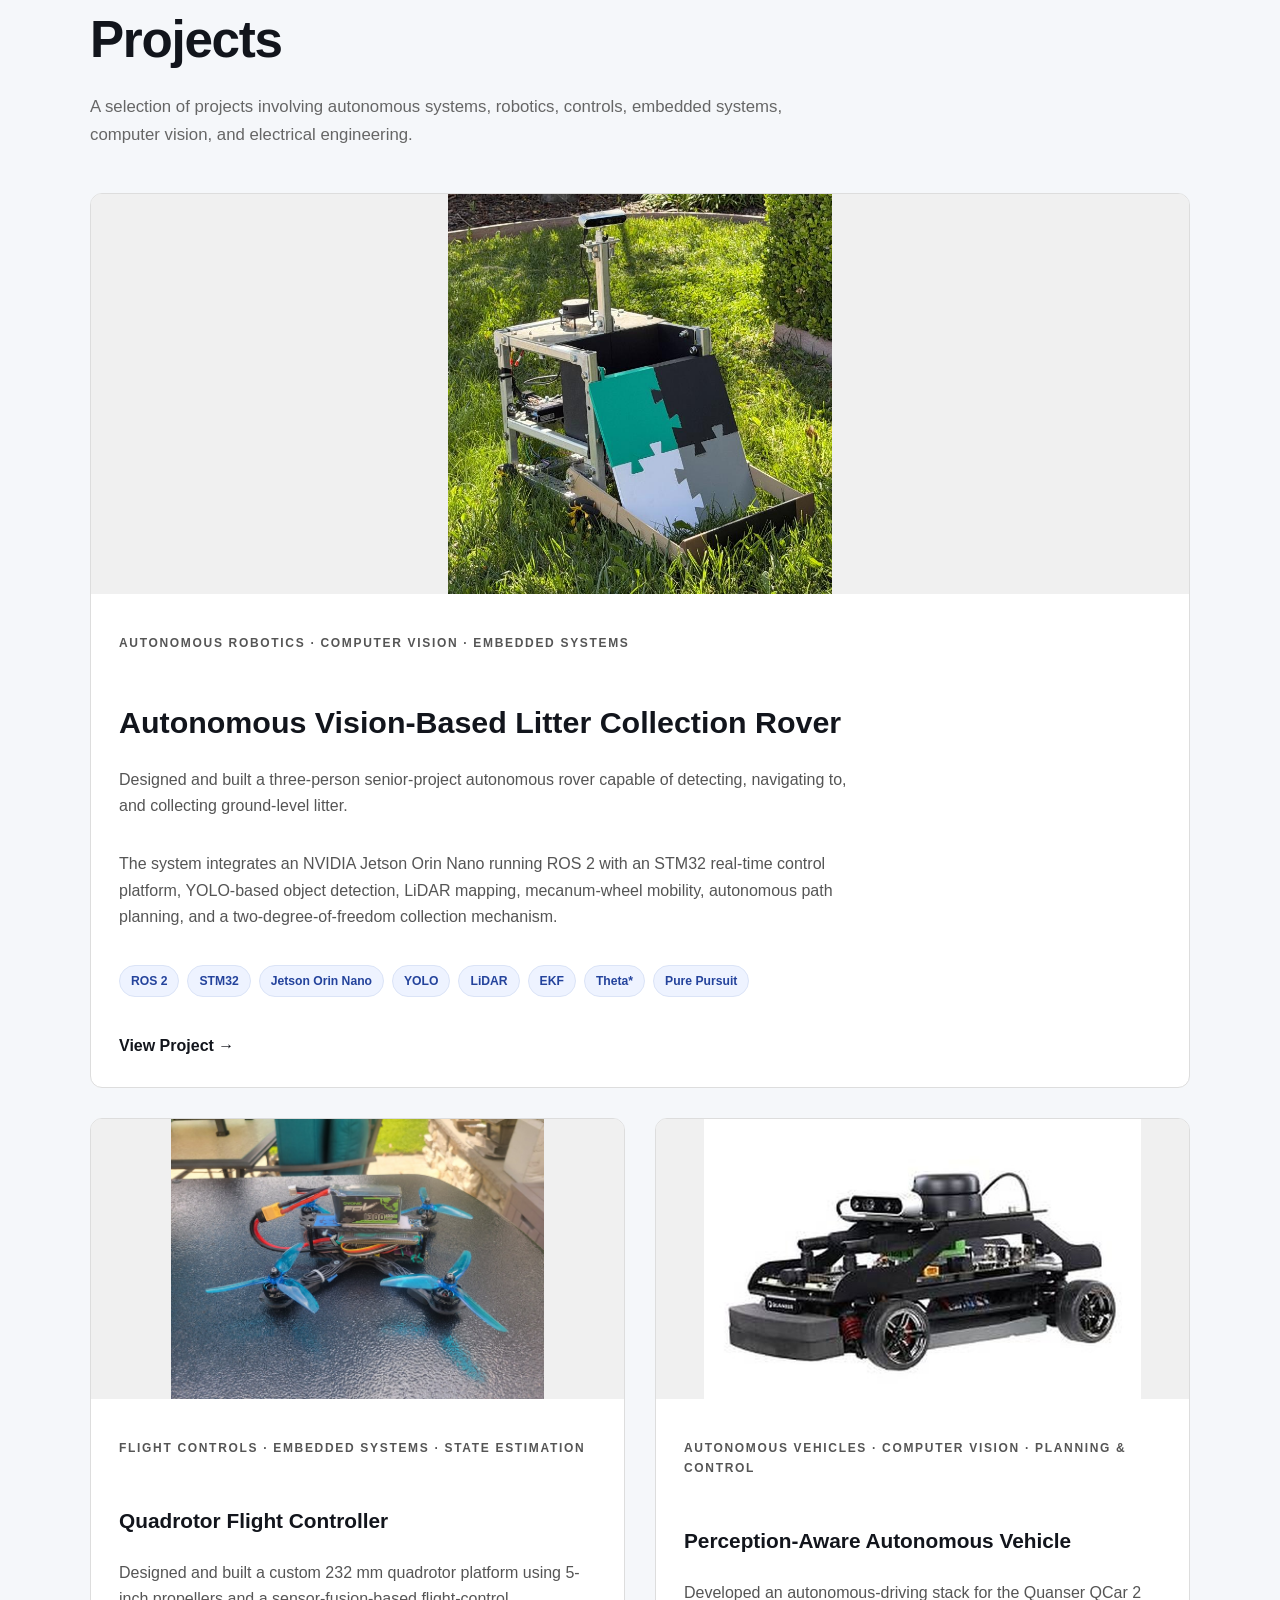
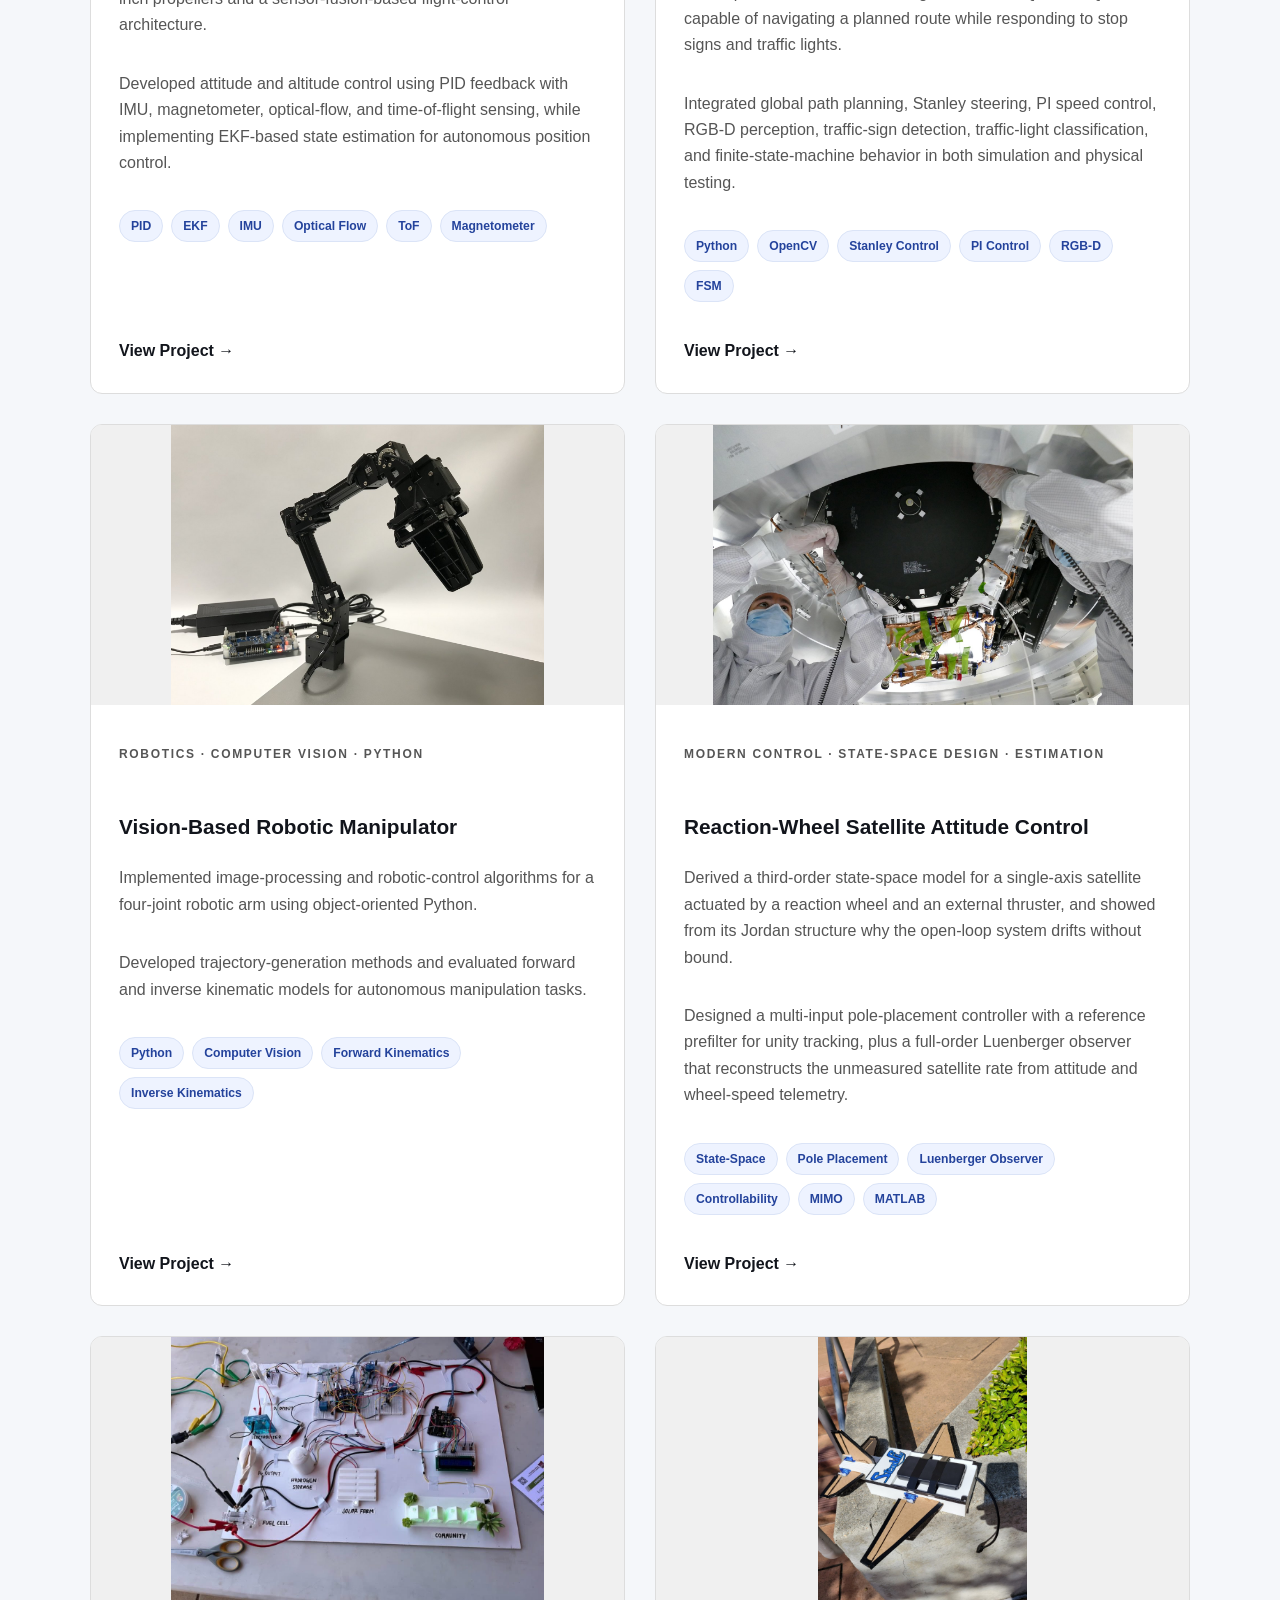
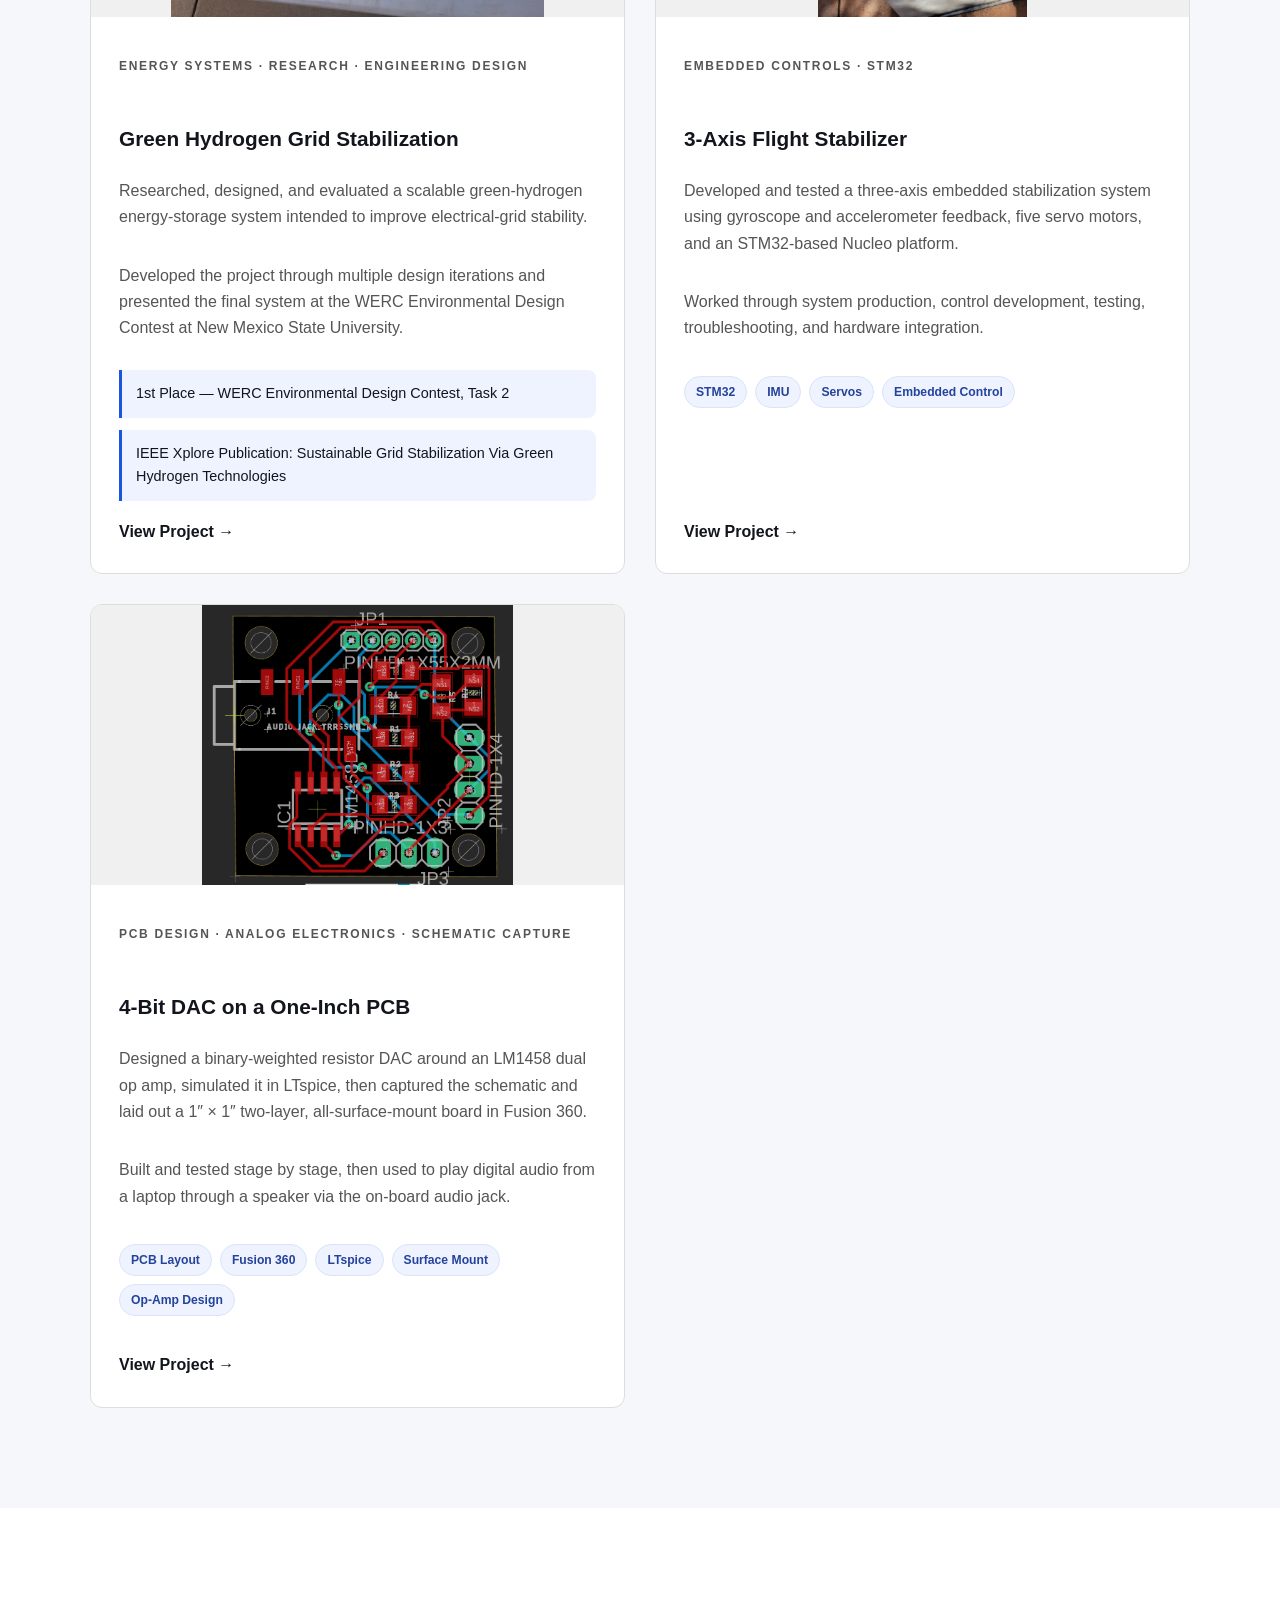
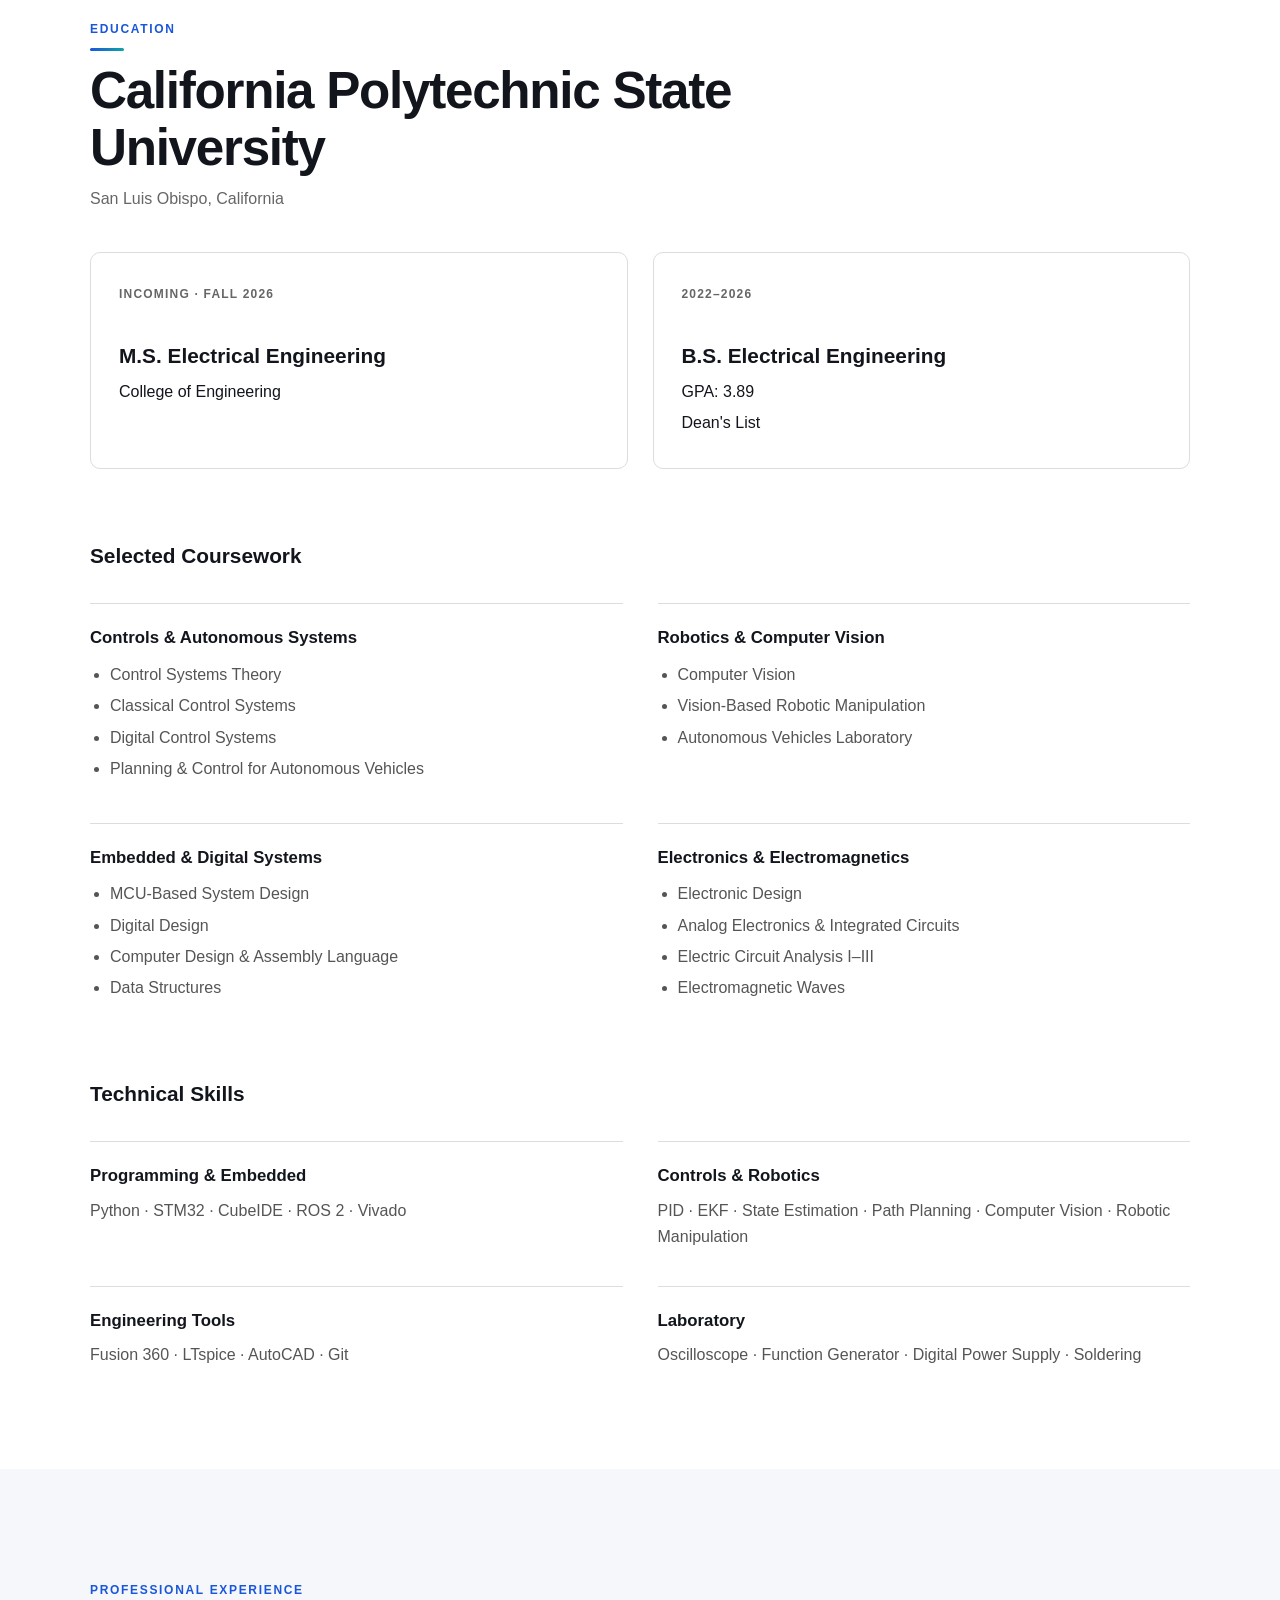
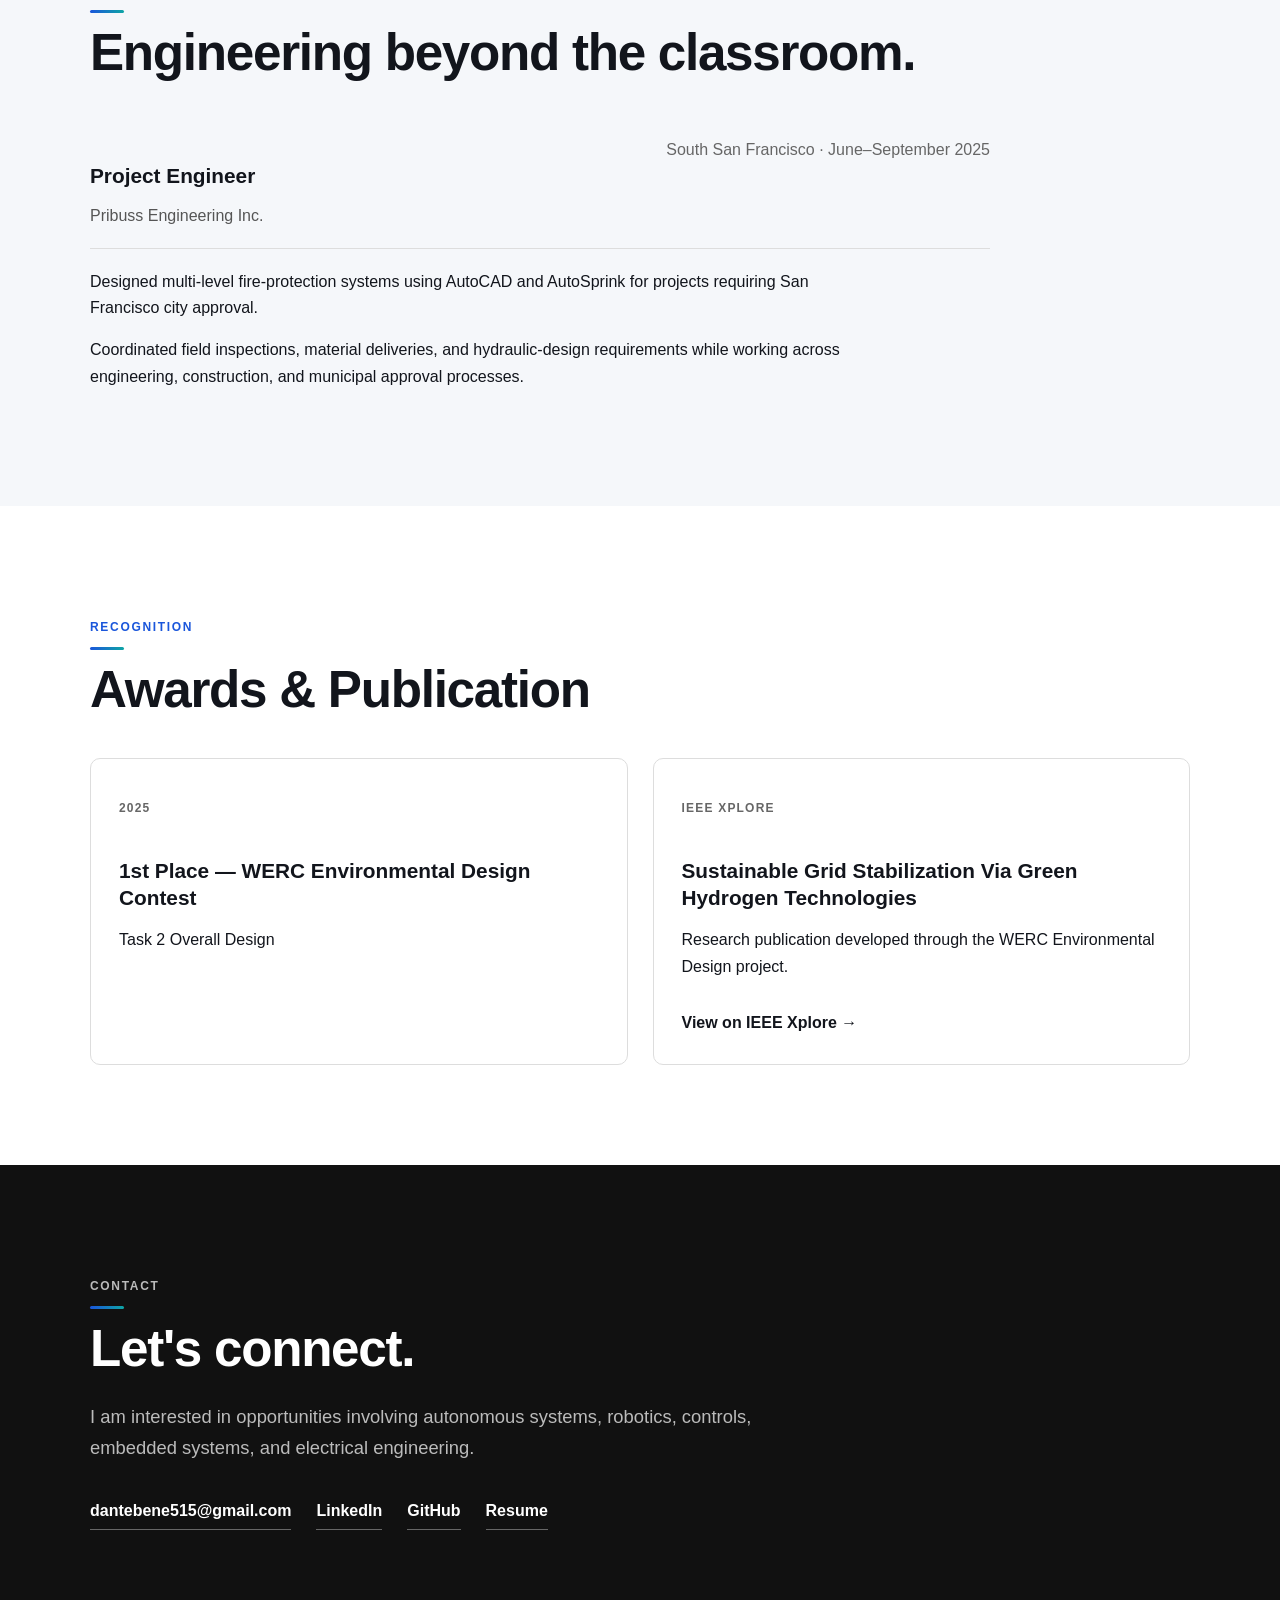
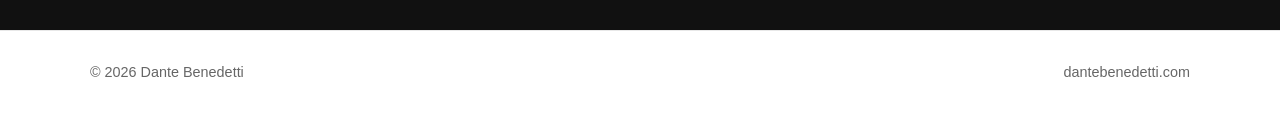
==== commit 0dfe6619: "Add the 4-bit DAC PCB design project Eighth project page, positioned as PCB design: a binary-weighte" ====
--- a/index.html
+++ b/index.html
@@ -11,7 +11,7 @@
 
     <title>Dante Benedetti | Electrical Engineering Portfolio</title>
 
-    <link rel="stylesheet" href="css/style.css?v=18">
+    <link rel="stylesheet" href="css/style.css?v=25">
 </head>
 
 <body>
@@ -532,6 +532,57 @@
 
                     </article>
 
+                    <!-- DAC PCB -->
+                    <article class="project-card">
+
+                        <img
+                            class="project-image"
+                            src="images/dac/pcb-layout.png"
+                            alt="Two-layer PCB layout of a 4-bit DAC on a one-inch board, with red top-layer and blue bottom-layer traces."
+                            width="871"
+                            height="783"
+                            loading="lazy"
+                        >
+
+                        <div class="project-content">
+
+                            <p class="project-type">
+                                PCB Design · Analog Electronics · Schematic Capture
+                            </p>
+
+                            <h3>
+                                4-Bit DAC on a One-Inch PCB
+                            </h3>
+
+                            <p>
+                                Designed a binary-weighted resistor DAC around an
+                                LM1458 dual op amp, simulated it in LTspice, then
+                                captured the schematic and laid out a 1″ × 1″
+                                two-layer, all-surface-mount board in Fusion 360.
+                            </p>
+
+                            <p>
+                                Built and tested stage by stage, then used to play
+                                digital audio from a laptop through a speaker via
+                                the on-board audio jack.
+                            </p>
+
+                            <div class="project-tags">
+                                <span>PCB Layout</span>
+                                <span>Fusion 360</span>
+                                <span>LTspice</span>
+                                <span>Surface Mount</span>
+                                <span>Op-Amp Design</span>
+                            </div>
+
+                            <a href="projects/dac.html">
+                                View Project →
+                            </a>
+
+                        </div>
+
+                    </article>
+
                 </div>
 
             </div>
@@ -898,7 +949,7 @@
     </footer>
 
 
-    <script src="js/main.js?v=18"></script>
+    <script src="js/main.js?v=25"></script>
 
 </body>
 </html>
--- a/css/style.css
+++ b/css/style.css
@@ -860,6 +860,12 @@
     max-width: 1000px;
 }
 
+/* A linked figure needs a block-level anchor, or max-width resolves against
+   an inline box of zero width and the image collapses. */
+.project-figure a {
+    display: block;
+}
+
 .project-figure img {
     display: block;
     width: auto;
@@ -1171,3 +1177,253 @@
     font-size: 0.8rem;
     color: #8b93a1;
 }
+
+/* =========================================================
+   PRINT / PDF PORTFOLIO
+   ========================================================= */
+
+.print-only {
+    display: none;
+}
+
+@media print {
+
+    @page {
+        size: Letter;
+        margin: 0.55in 0.6in;
+    }
+
+    html, body {
+        background: #fff;
+        font-size: 10.5pt;
+        line-height: 1.45;
+    }
+
+    /* Navigation chrome is meaningless on paper */
+    .site-header,
+    .nav-toggle,
+    nav,
+    .back-link,
+    footer {
+        display: none !important;
+    }
+
+    /* The scroll reveal must never hide content in print */
+    .js-reveal .reveal,
+    .reveal {
+        opacity: 1 !important;
+        transform: none !important;
+    }
+
+    .print-only {
+        display: block;
+    }
+
+    .media-note {
+        margin-top: 8px;
+        padding: 7px 10px;
+        border-left: 3px solid #1a56db;
+        background: #f2f6ff;
+        font-size: 8.5pt;
+        color: #24439c;
+        word-break: break-all;
+    }
+
+    /* Media cannot render in a PDF - the note replaces it */
+    video,
+    iframe,
+    .video-frame,
+    .more-videos {
+        display: none !important;
+    }
+
+    /* Tighten the generous screen rhythm */
+    .section,
+    .project-hero,
+    .hero {
+        padding: 14pt 0 !important;
+        min-height: 0 !important;
+        background: none !important;
+        border: 0 !important;
+    }
+
+    .hero-content {
+        padding: 0 !important;
+    }
+
+    .container,
+    .container.narrow {
+        width: 100% !important;
+        max-width: none !important;
+    }
+
+    .hero h1,
+    .project-hero h1 {
+        font-size: 22pt !important;
+        color: #12151c !important;
+        -webkit-text-fill-color: #12151c;
+        margin-bottom: 6pt;
+    }
+
+    .section h2 {
+        font-size: 14pt !important;
+        margin: 4pt 0 6pt;
+    }
+
+    .section h3 {
+        font-size: 11pt !important;
+        margin: 10pt 0 4pt;
+    }
+
+    .hero-text,
+    .large-text {
+        font-size: 11pt !important;
+    }
+
+    .stat-value {
+        font-size: 15pt !important;
+        color: #1a56db !important;
+        -webkit-text-fill-color: #1a56db;
+    }
+
+    /* Keep related blocks whole across page breaks */
+    .project-figure,
+    .stat,
+    .topic,
+    .project-card,
+    .education-card,
+    .recognition-card,
+    .attribution,
+    .project-highlight,
+    .experience-item {
+        break-inside: avoid;
+        page-break-inside: avoid;
+    }
+
+    h1, h2, h3 {
+        break-after: avoid;
+        page-break-after: avoid;
+    }
+
+    /* Figures sized for paper, not viewport height */
+    .project-figure img {
+        max-height: 2.9in !important;
+        max-width: 100% !important;
+    }
+
+    .project-figure.wide img {
+        max-height: 3.2in !important;
+    }
+
+    .hero-portrait img {
+        width: 1.25in !important;
+        box-shadow: none !important;
+    }
+
+    .project-image {
+        height: 1.6in !important;
+    }
+
+    .project-grid {
+        gap: 12pt !important;
+    }
+
+    .stat-grid,
+    .topic-grid {
+        gap: 10pt !important;
+    }
+
+    /* Spell out destinations that a click cannot follow on paper */
+    .contact-links a::after,
+    .link-row a::after {
+        content: " (" attr(href) ")";
+        font-size: 8pt;
+        font-weight: 400;
+        color: #5b6472;
+    }
+
+    .contact-section {
+        background: none !important;
+        color: #12151c !important;
+    }
+
+    .contact-section h2,
+    .contact-section .section-label,
+    .contact-section .large-text,
+    .contact-links a {
+        color: #12151c !important;
+        -webkit-text-fill-color: #12151c;
+    }
+
+    .button {
+        border: 1px solid #c9d2e0 !important;
+        background: none !important;
+        color: #12151c !important;
+        box-shadow: none !important;
+    }
+
+    a {
+        text-decoration: none;
+    }
+
+    /* A Letter page at these margins is ~700px wide, which trips the mobile
+       breakpoint and collapses every grid to a single column. Restore them. */
+    .stat-grid {
+        grid-template-columns: repeat(4, minmax(0, 1fr)) !important;
+    }
+
+    .topic-grid,
+    .project-meta {
+        grid-template-columns: repeat(3, minmax(0, 1fr)) !important;
+    }
+
+    .project-grid,
+    .two-up,
+    .education-grid,
+    .recognition-grid,
+    .coursework-grid,
+    .skills-grid {
+        grid-template-columns: repeat(2, minmax(0, 1fr)) !important;
+    }
+
+    /* The featured card spans both columns on screen; on paper that wastes
+       most of a page, so let it pair with its neighbour instead. */
+    .featured-project {
+        grid-column: span 1 !important;
+    }
+
+    .experience-heading {
+        flex-direction: row !important;
+    }
+
+    .stat,
+    .topic,
+    .education-card,
+    .recognition-card {
+        padding: 10pt !important;
+    }
+
+    .stat-label,
+    .topic p {
+        font-size: 8.5pt !important;
+    }
+
+    .project-content {
+        padding: 10pt !important;
+    }
+
+    .project-content h3 {
+        font-size: 11pt !important;
+    }
+
+    .project-content p,
+    .project-tags span {
+        font-size: 8.5pt !important;
+    }
+
+    /* On-screen calls to action mean nothing on paper */
+    .hero-buttons,
+    .project-content > a {
+        display: none !important;
+    }
+}
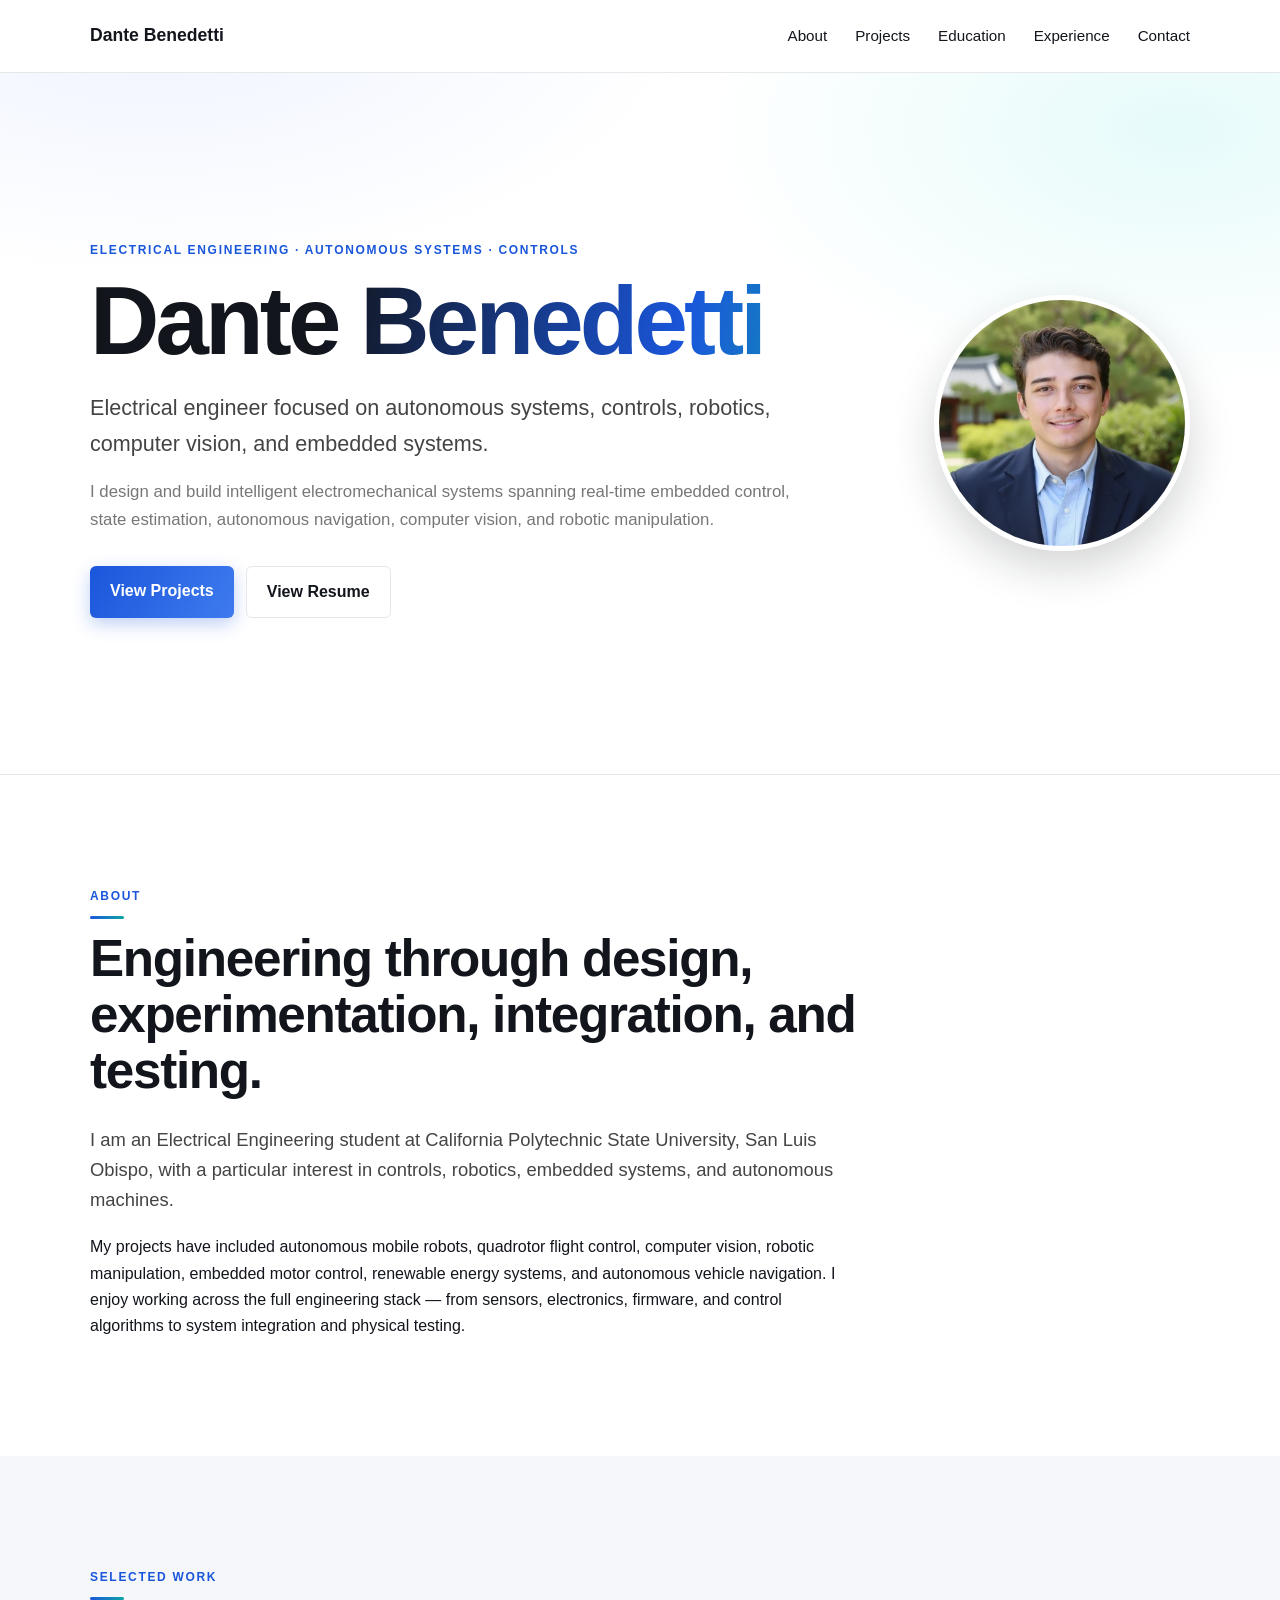
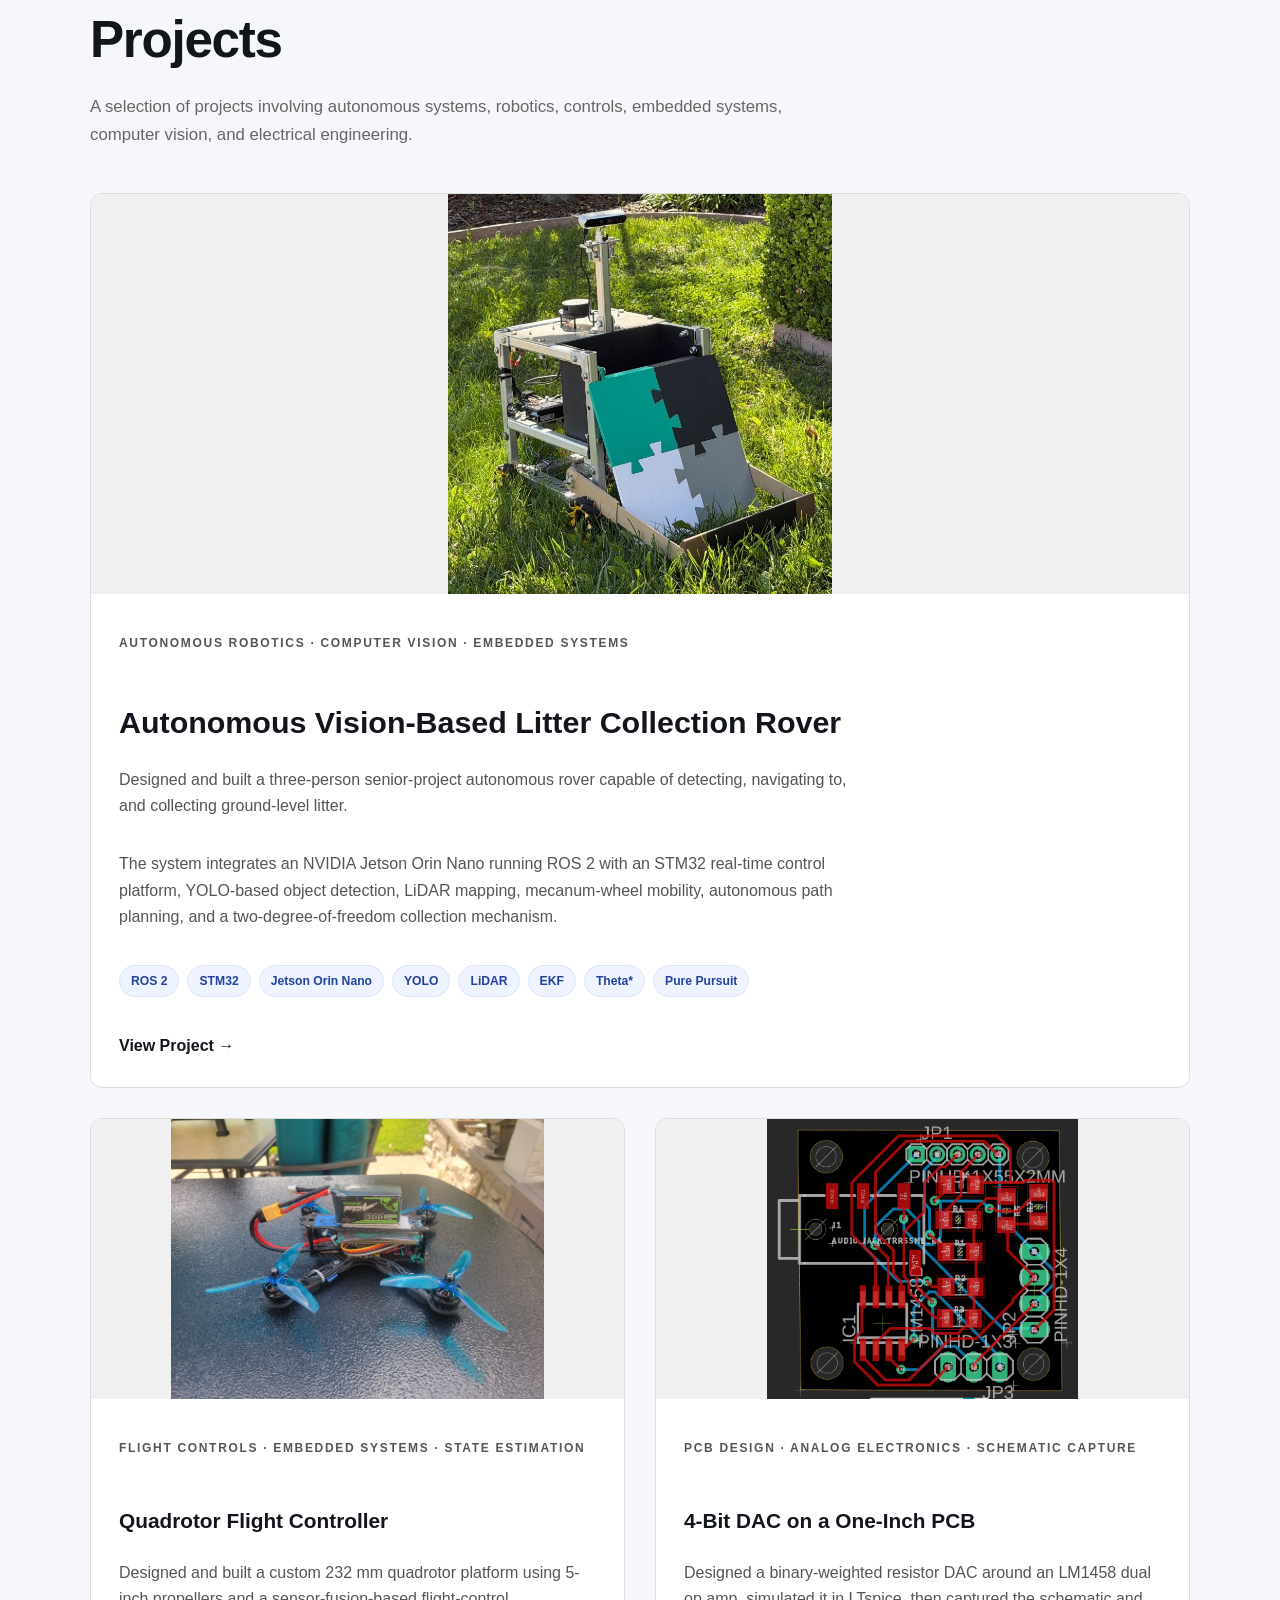
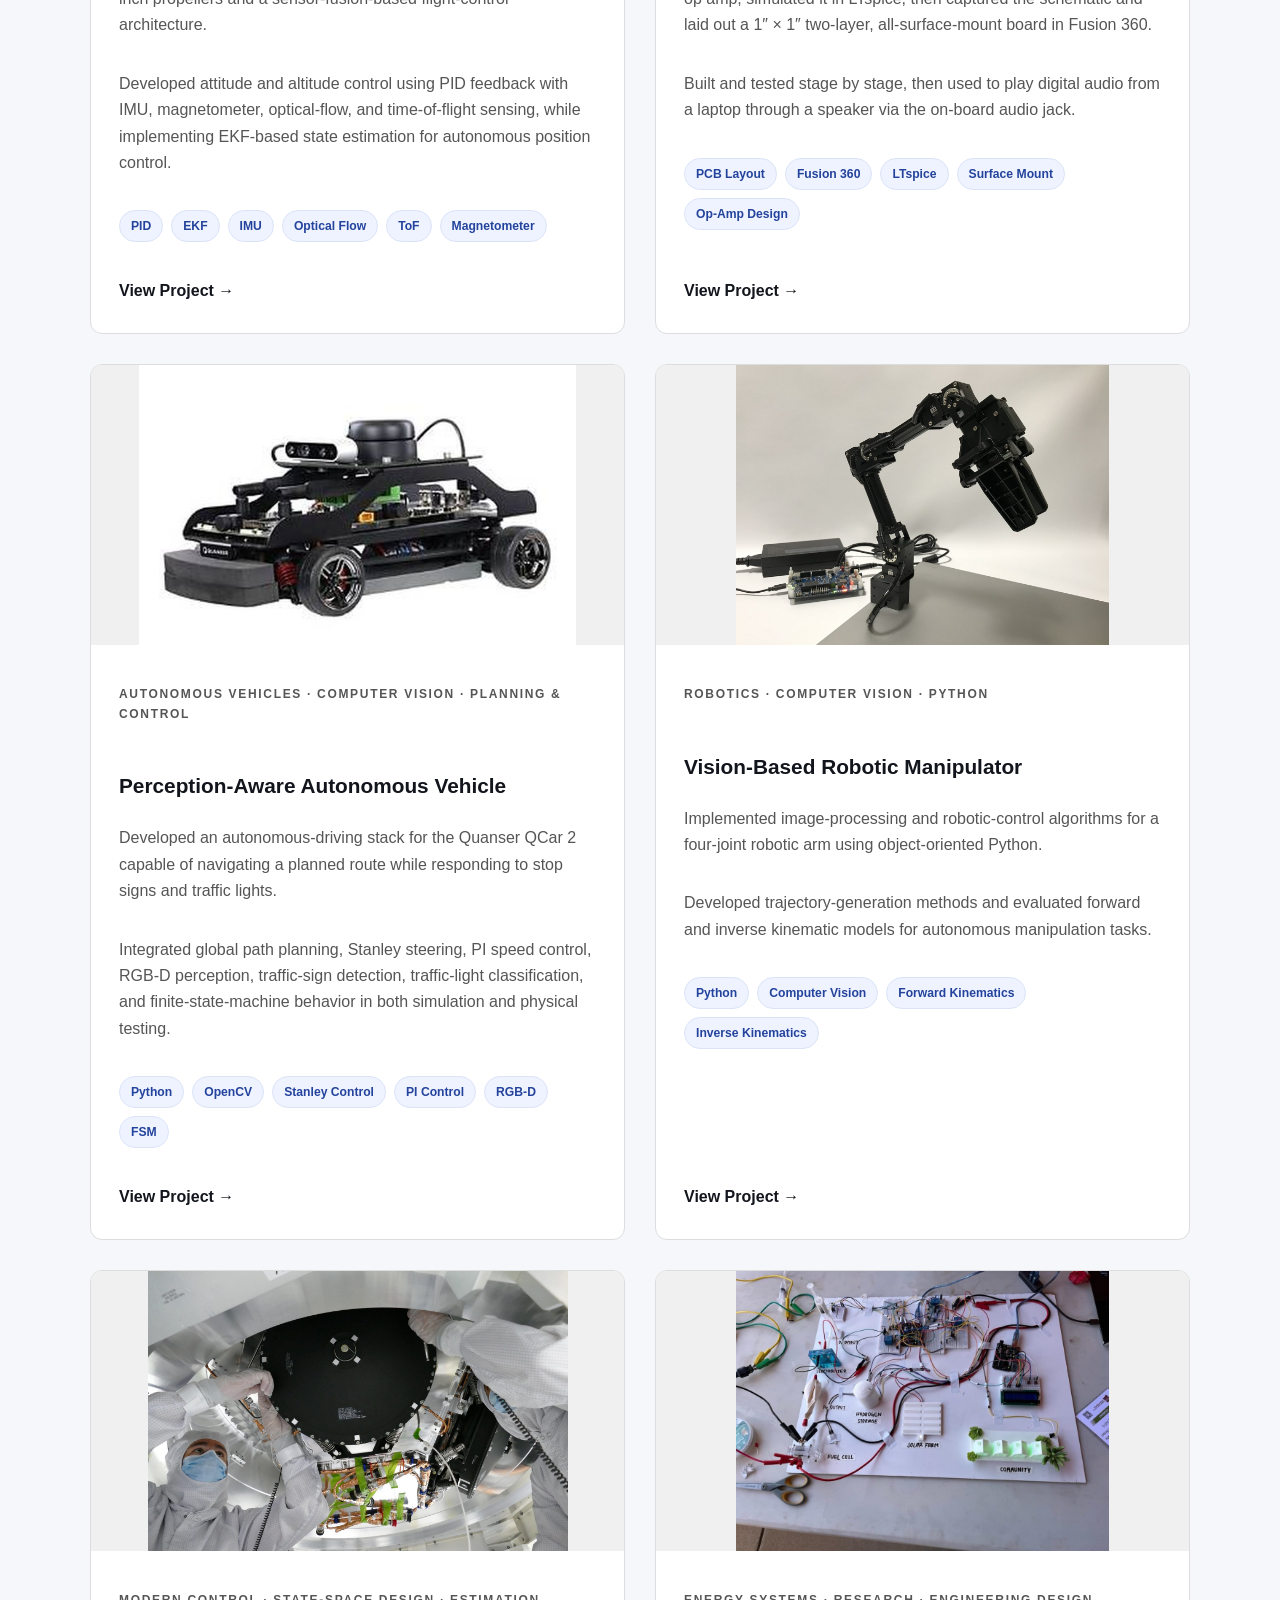
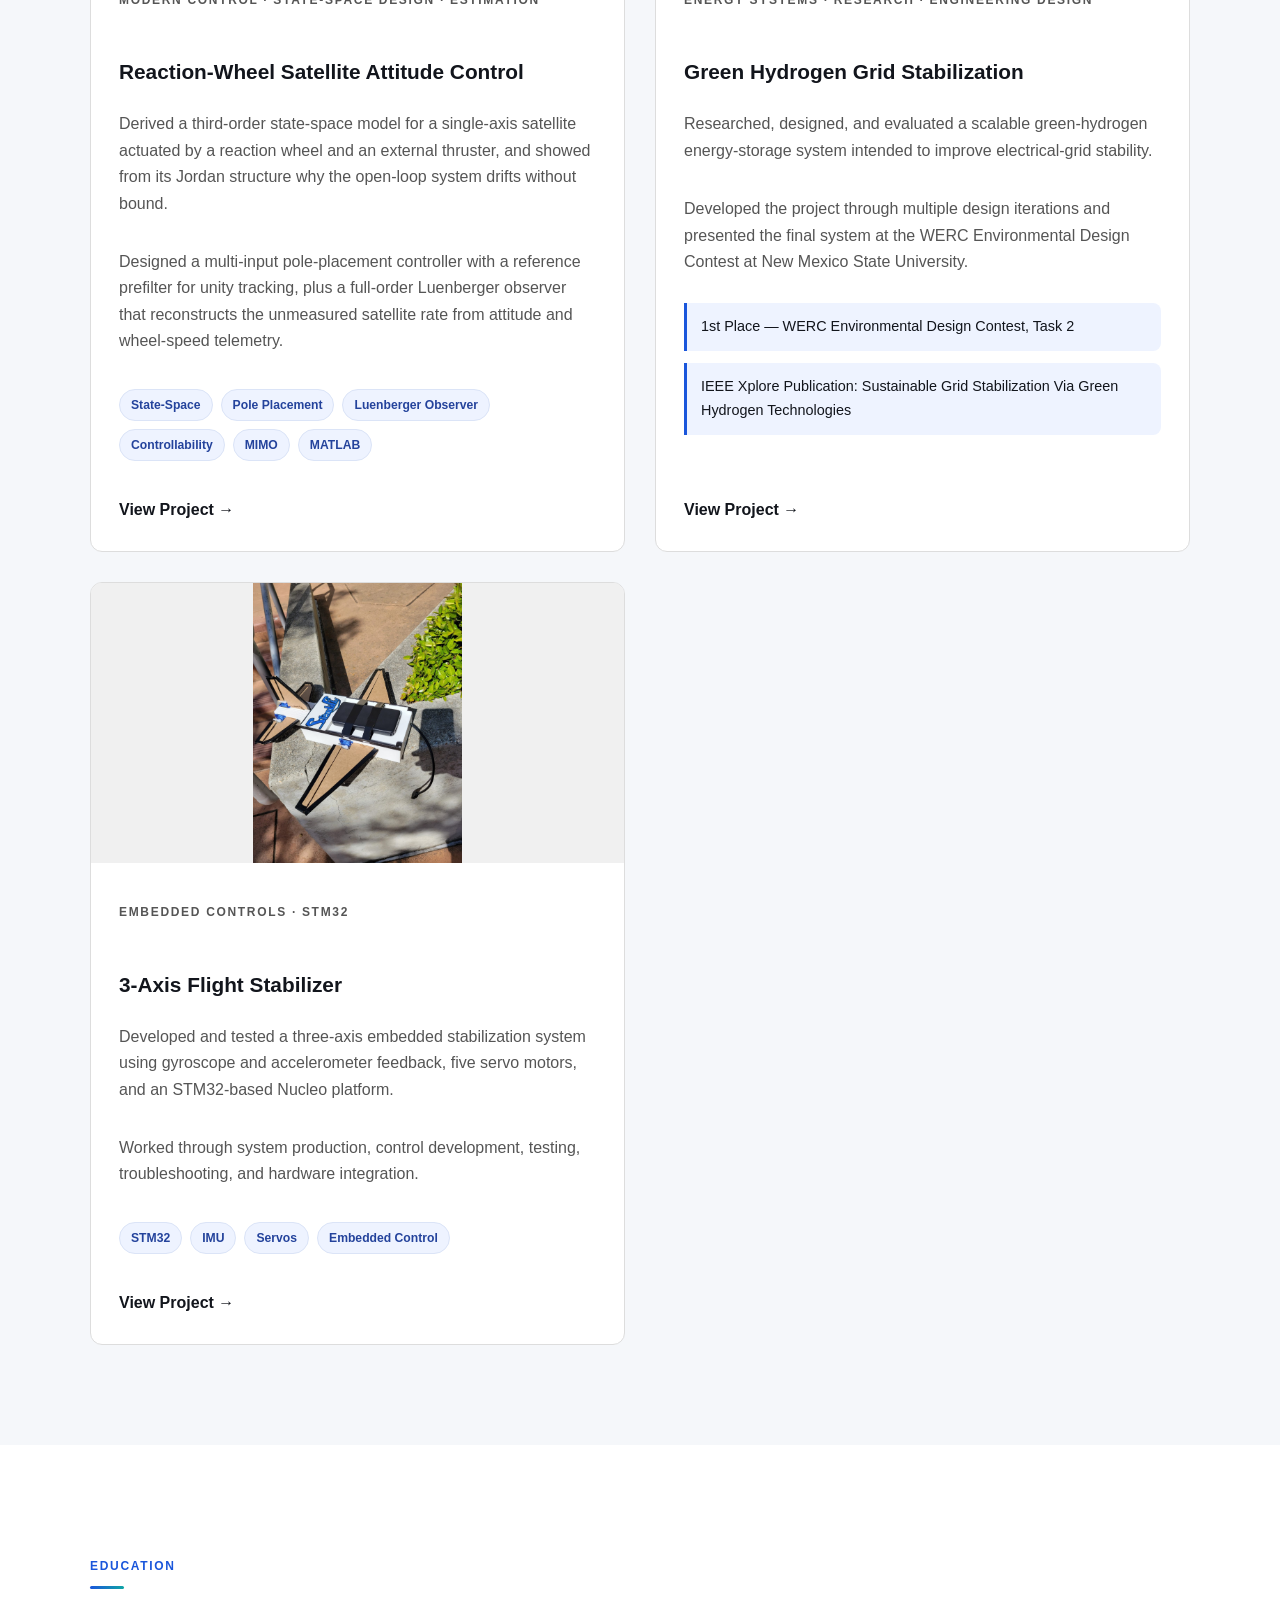
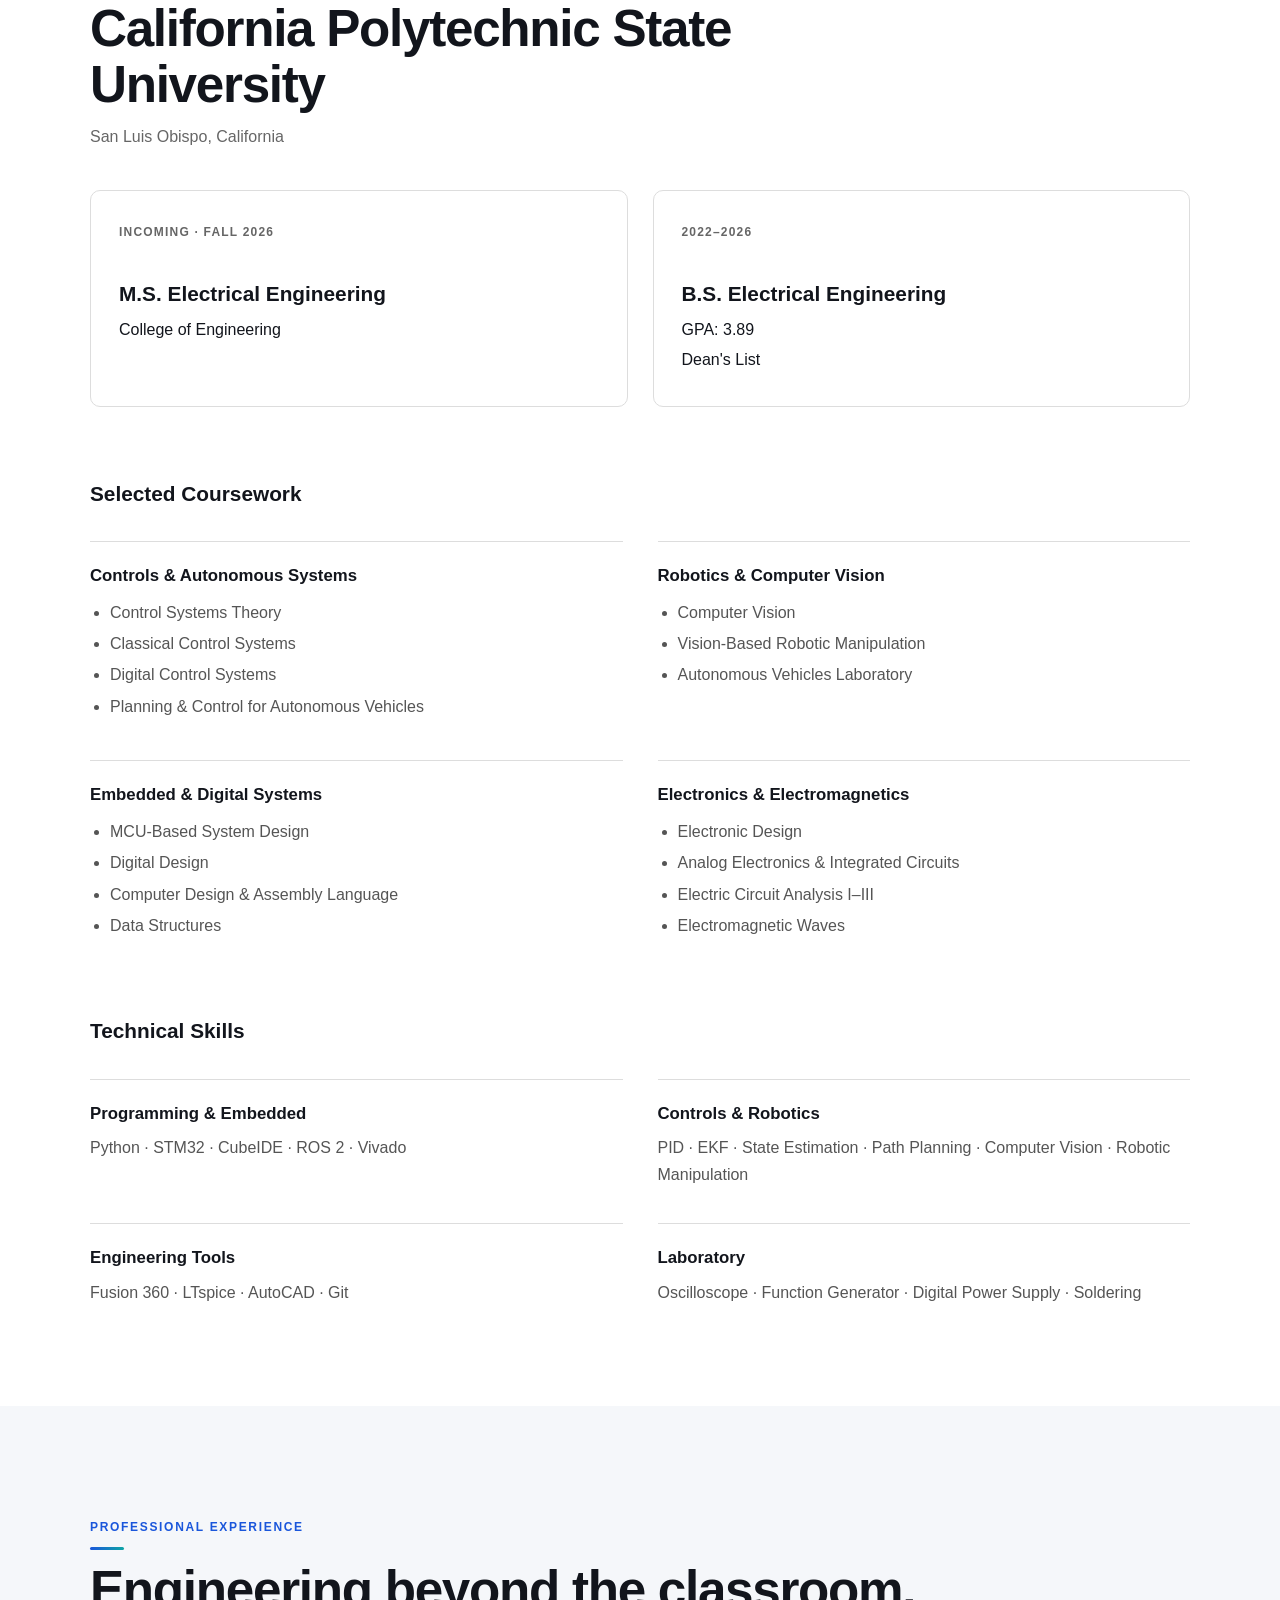
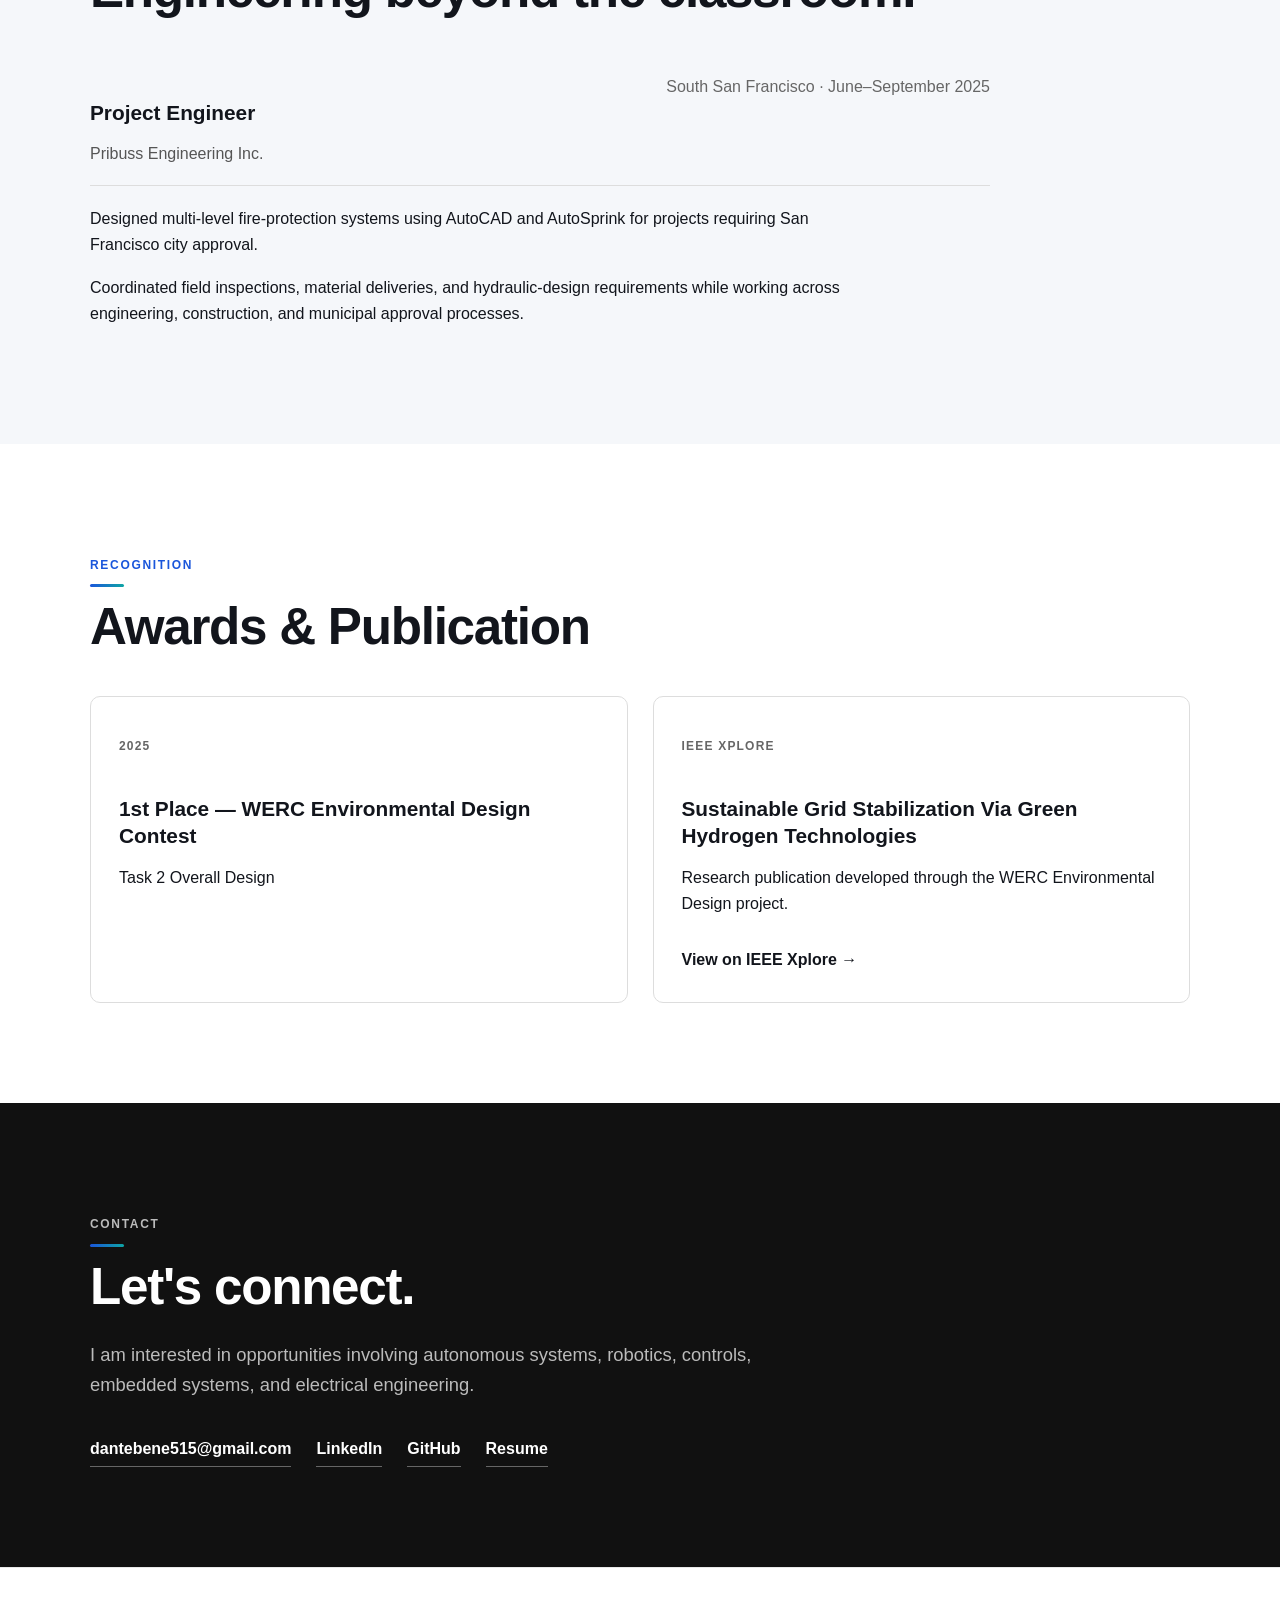
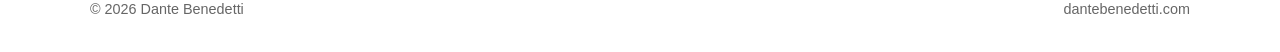
==== commit a0491e95: "Move the DAC PCB project directly after the quadrotor Positions the PCB design work third on the hom" ====
--- a/index.html
+++ b/index.html
@@ -267,6 +267,57 @@
 
                     </article>
 
+                    <!-- DAC PCB -->
+                    <article class="project-card">
+
+                        <img
+                            class="project-image"
+                            src="images/dac/pcb-layout.png"
+                            alt="Two-layer PCB layout of a 4-bit DAC on a one-inch board, with red top-layer and blue bottom-layer traces."
+                            width="871"
+                            height="783"
+                            loading="lazy"
+                        >
+
+                        <div class="project-content">
+
+                            <p class="project-type">
+                                PCB Design · Analog Electronics · Schematic Capture
+                            </p>
+
+                            <h3>
+                                4-Bit DAC on a One-Inch PCB
+                            </h3>
+
+                            <p>
+                                Designed a binary-weighted resistor DAC around an
+                                LM1458 dual op amp, simulated it in LTspice, then
+                                captured the schematic and laid out a 1″ × 1″
+                                two-layer, all-surface-mount board in Fusion 360.
+                            </p>
+
+                            <p>
+                                Built and tested stage by stage, then used to play
+                                digital audio from a laptop through a speaker via
+                                the on-board audio jack.
+                            </p>
+
+                            <div class="project-tags">
+                                <span>PCB Layout</span>
+                                <span>Fusion 360</span>
+                                <span>LTspice</span>
+                                <span>Surface Mount</span>
+                                <span>Op-Amp Design</span>
+                            </div>
+
+                            <a href="projects/dac.html">
+                                View Project →
+                            </a>
+
+                        </div>
+
+                    </article>
+
 
                     <!-- QCar -->
                     <article class="project-card">
@@ -525,57 +576,6 @@
                             </div>
 
                             <a href="projects/steadifly.html">
-                                View Project →
-                            </a>
-
-                        </div>
-
-                    </article>
-
-                    <!-- DAC PCB -->
-                    <article class="project-card">
-
-                        <img
-                            class="project-image"
-                            src="images/dac/pcb-layout.png"
-                            alt="Two-layer PCB layout of a 4-bit DAC on a one-inch board, with red top-layer and blue bottom-layer traces."
-                            width="871"
-                            height="783"
-                            loading="lazy"
-                        >
-
-                        <div class="project-content">
-
-                            <p class="project-type">
-                                PCB Design · Analog Electronics · Schematic Capture
-                            </p>
-
-                            <h3>
-                                4-Bit DAC on a One-Inch PCB
-                            </h3>
-
-                            <p>
-                                Designed a binary-weighted resistor DAC around an
-                                LM1458 dual op amp, simulated it in LTspice, then
-                                captured the schematic and laid out a 1″ × 1″
-                                two-layer, all-surface-mount board in Fusion 360.
-                            </p>
-
-                            <p>
-                                Built and tested stage by stage, then used to play
-                                digital audio from a laptop through a speaker via
-                                the on-board audio jack.
-                            </p>
-
-                            <div class="project-tags">
-                                <span>PCB Layout</span>
-                                <span>Fusion 360</span>
-                                <span>LTspice</span>
-                                <span>Surface Mount</span>
-                                <span>Op-Amp Design</span>
-                            </div>
-
-                            <a href="projects/dac.html">
                                 View Project →
                             </a>
 
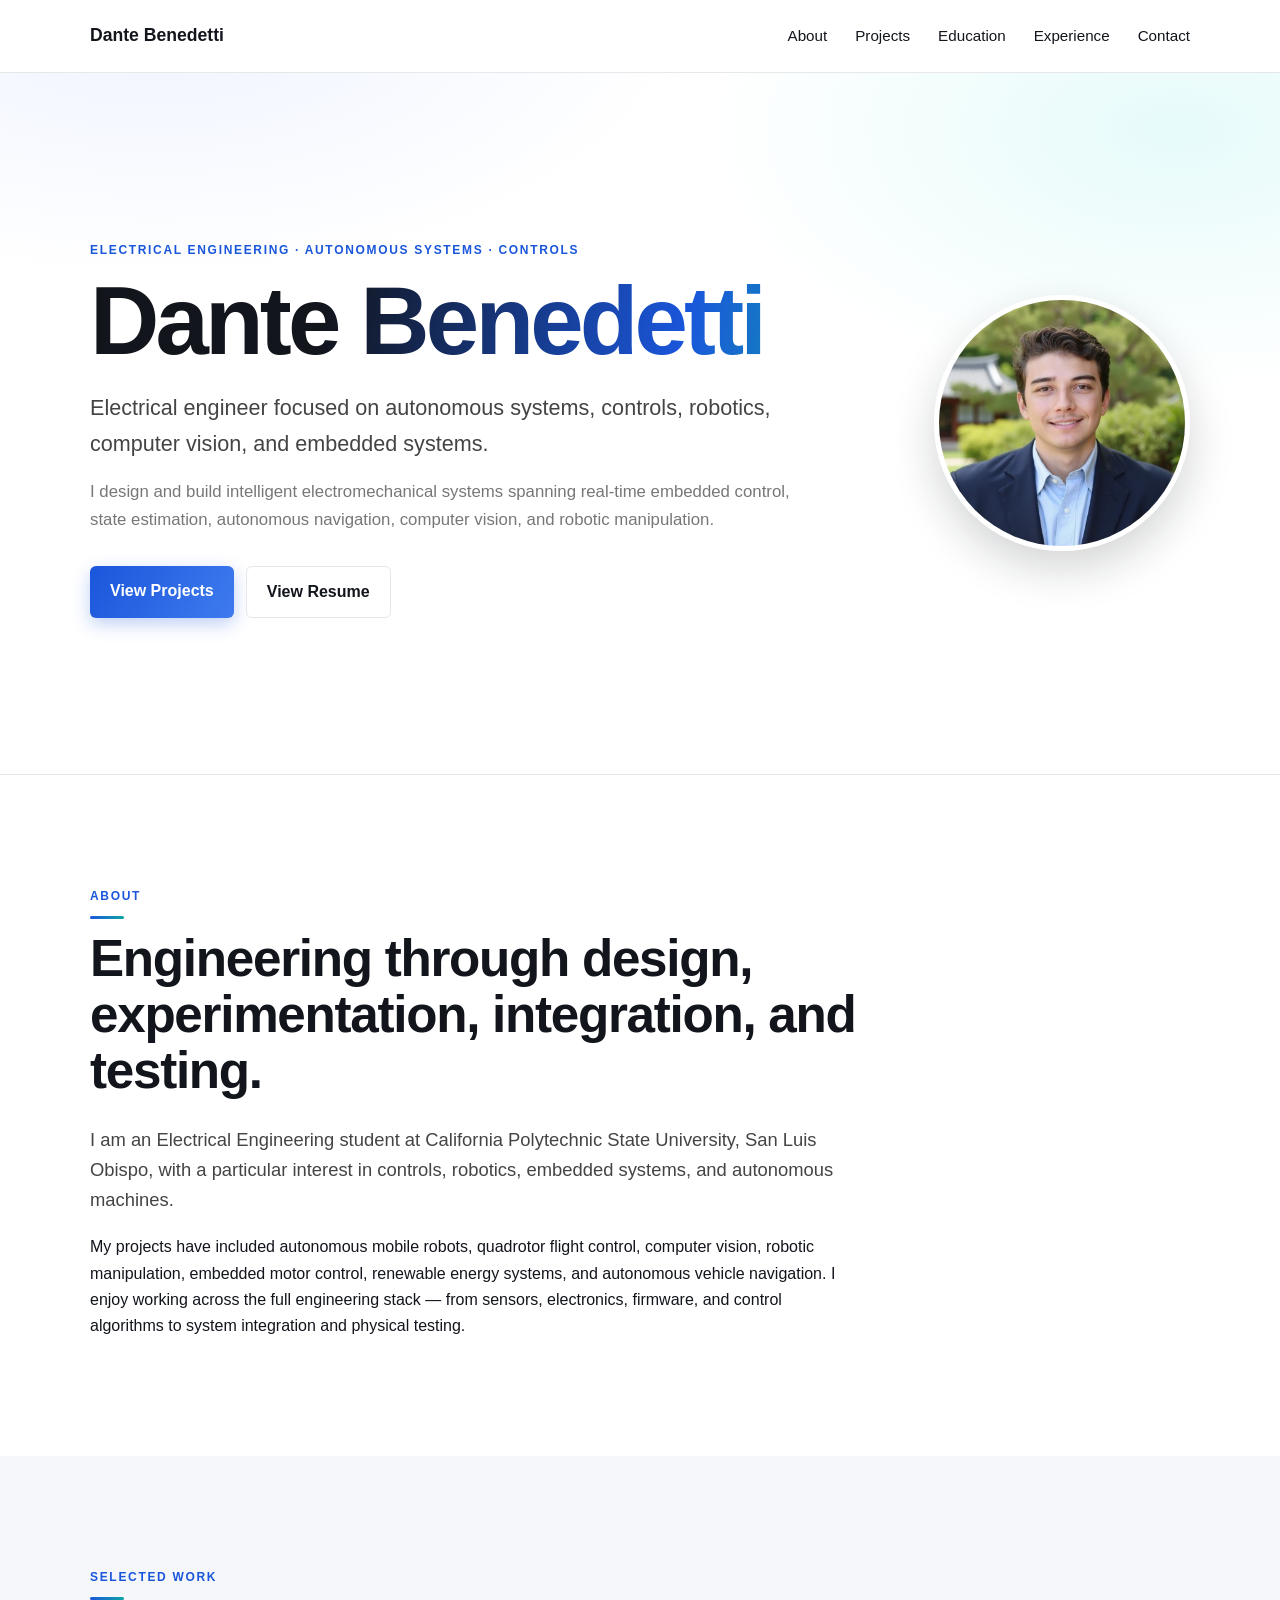
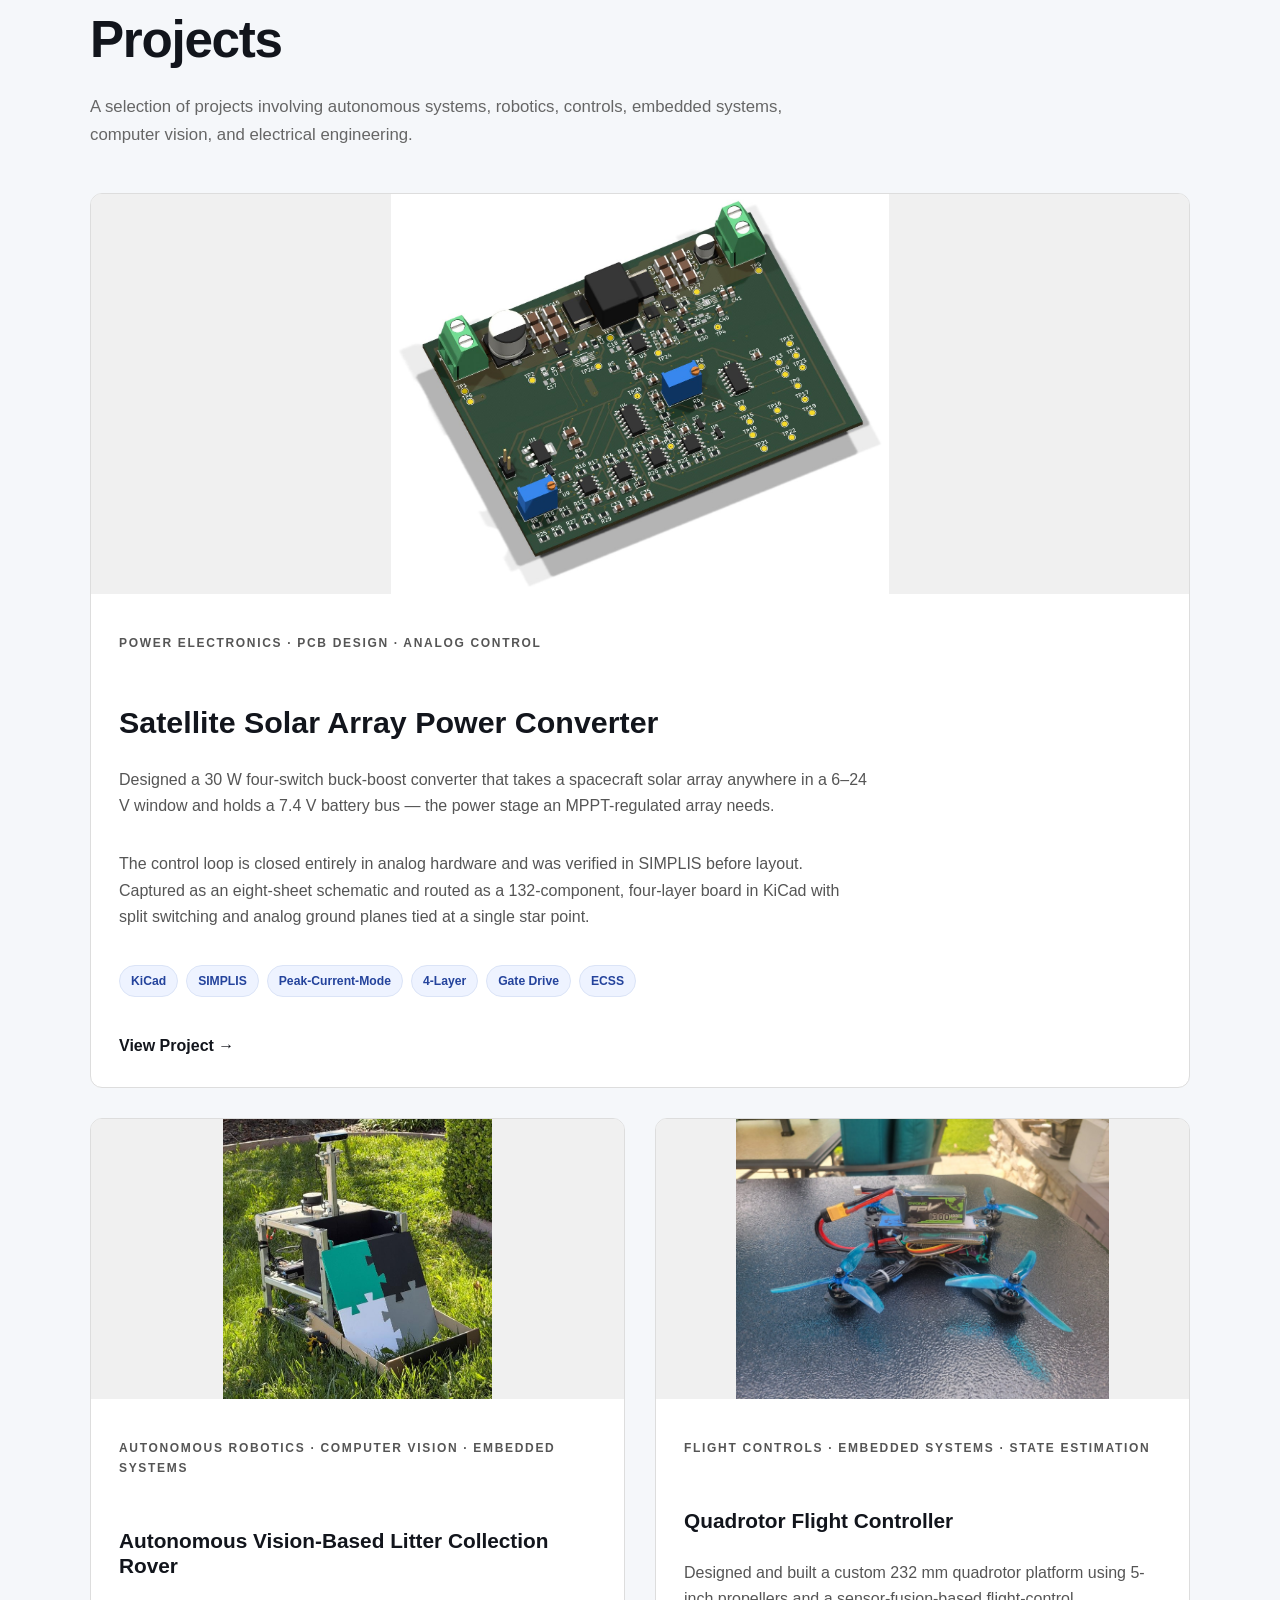
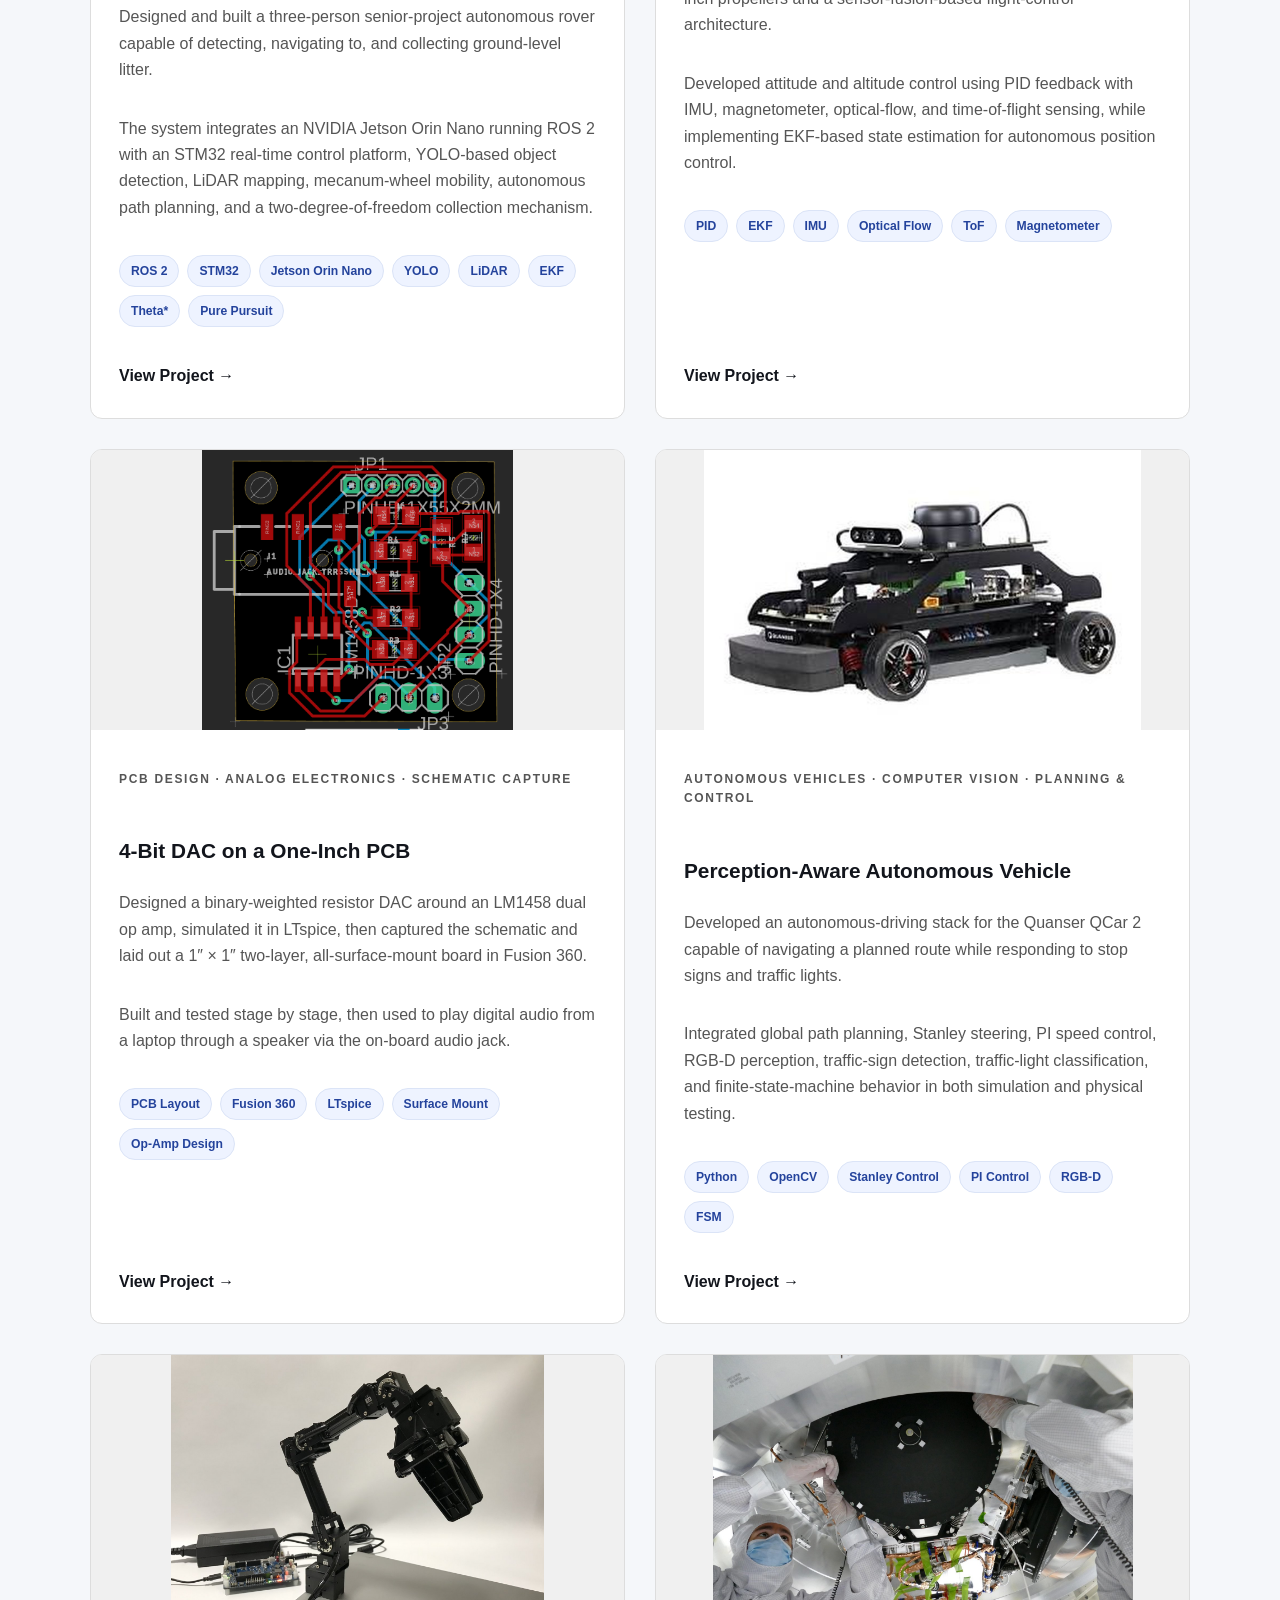
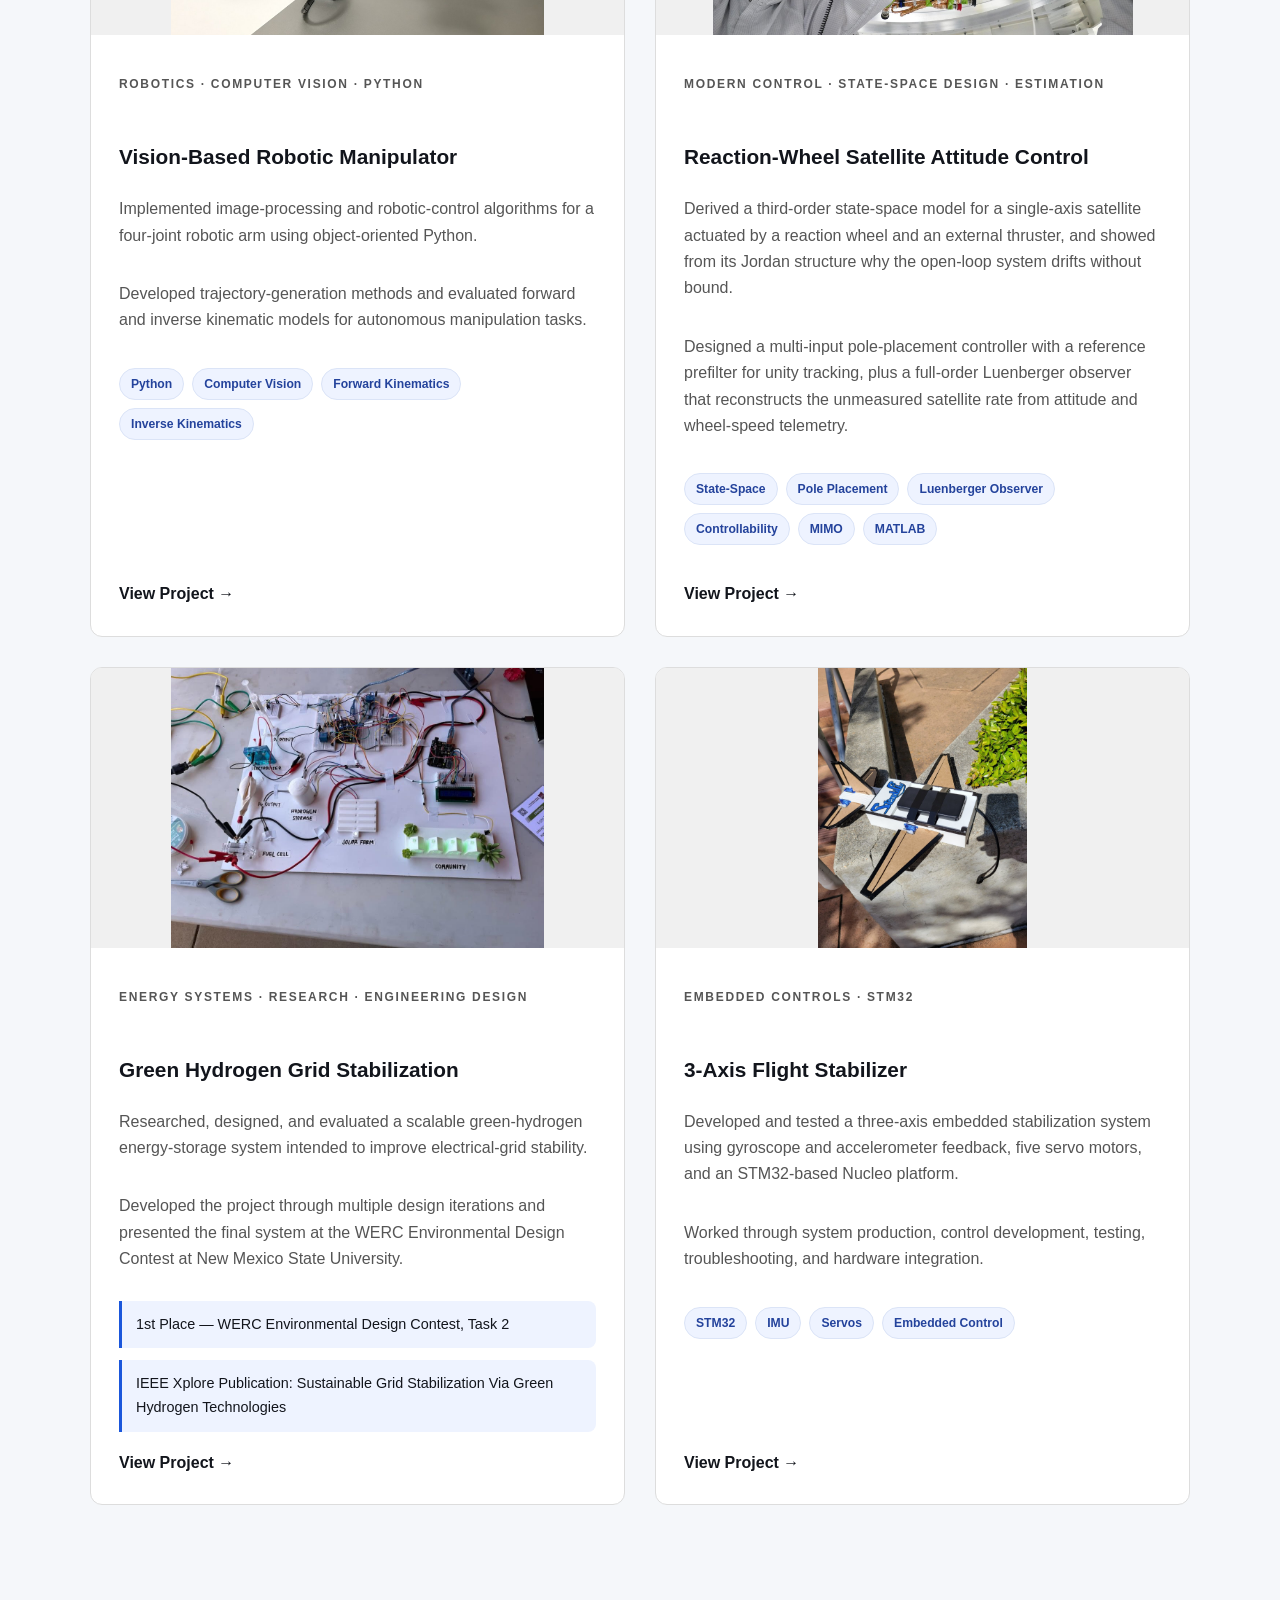
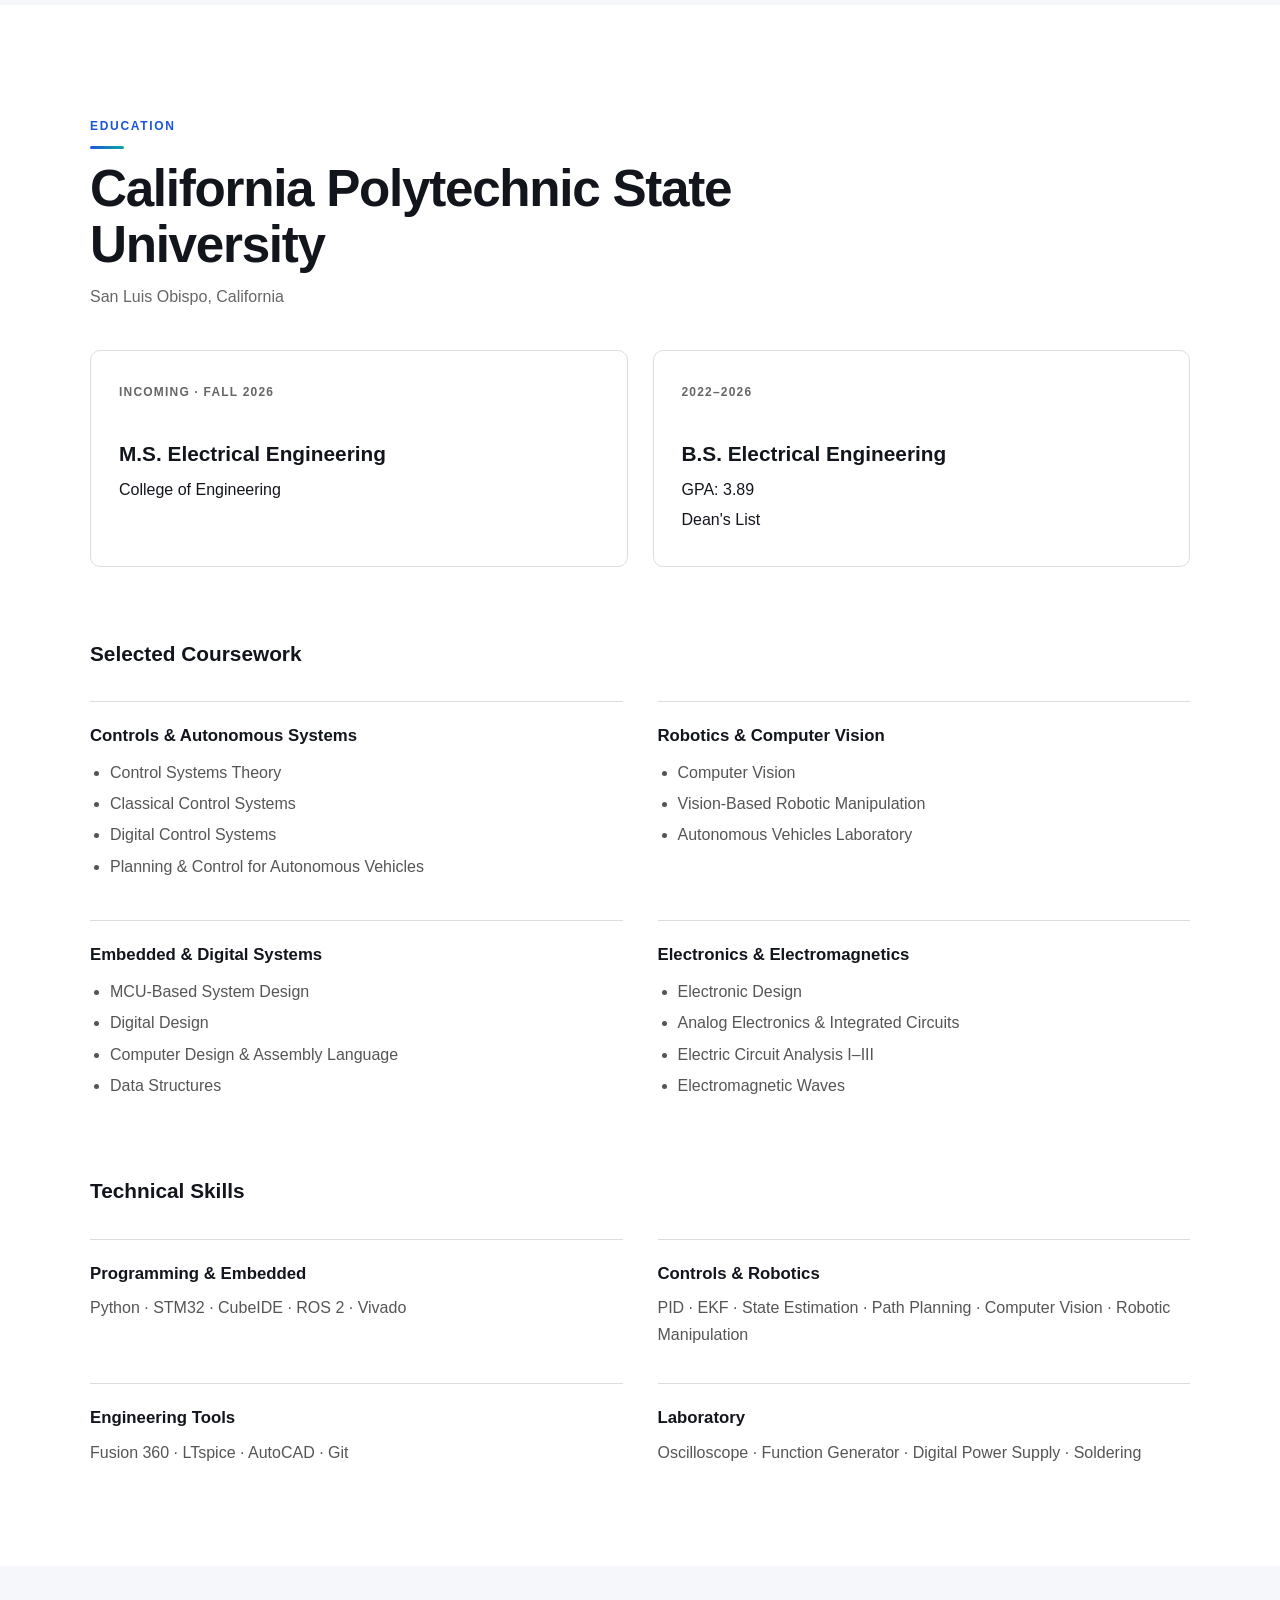
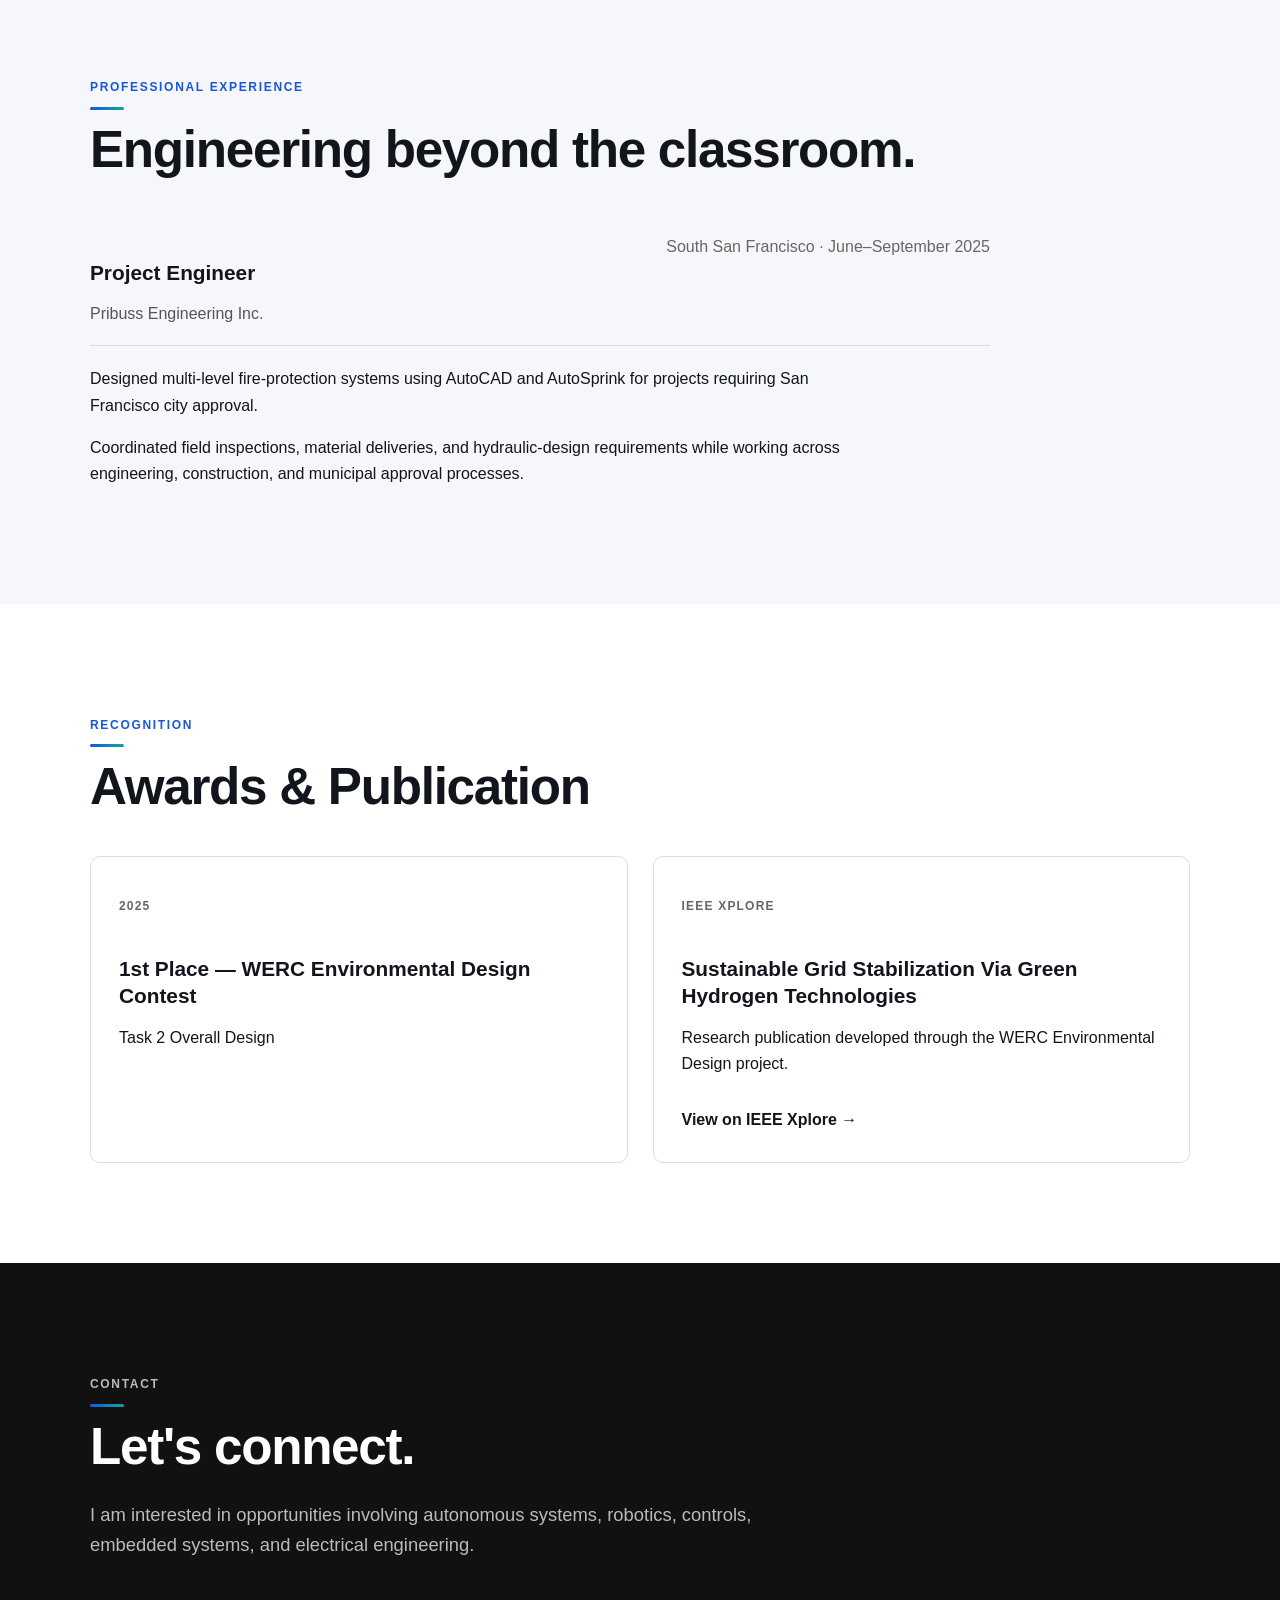
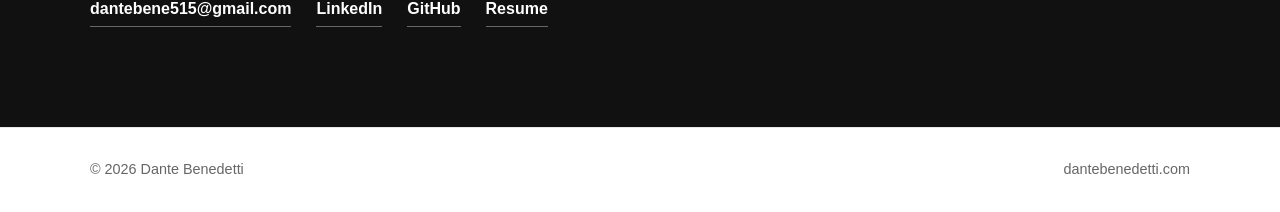
==== commit 54c643cf: "Add the satellite solar array power converter project A 30 W four-switch buck-boost converter that r" ====
--- a/index.html
+++ b/index.html
@@ -11,7 +11,7 @@
 
     <title>Dante Benedetti | Electrical Engineering Portfolio</title>
 
-    <link rel="stylesheet" href="css/style.css?v=25">
+    <link rel="stylesheet" href="css/style.css?v=26">
 </head>
 
 <body>
@@ -157,8 +157,65 @@
                 <div class="project-grid">
 
 
+
+                    <!-- Satellite solar array converter -->
+                    <article class="project-card featured-project">
+
+                        <img
+                            class="project-image"
+                            src="images/fsbb/board-3d.jpg"
+                            alt="Three-dimensional render of a green four-layer power converter board with screw terminals, a large shielded inductor, dense surface-mount control circuitry, and rows of yellow test points."
+                            width="1400"
+                            height="1123"
+                            loading="lazy"
+                        >
+
+                        <div class="project-content">
+
+                            <p class="project-type">
+                                Power Electronics &middot; PCB Design &middot; Analog Control
+                            </p>
+
+                            <h3>
+                                Satellite Solar Array Power Converter
+                            </h3>
+
+                            <p>
+                                Designed a 30 W four-switch buck-boost converter
+                                that takes a spacecraft solar array anywhere in a
+                                6&ndash;24 V window and holds a 7.4 V battery bus
+                                &mdash; the power stage an MPPT-regulated array
+                                needs.
+                            </p>
+
+                            <p>
+                                The control loop is closed entirely in analog
+                                hardware and was verified in SIMPLIS before
+                                layout. Captured as an eight-sheet schematic and
+                                routed as a 132-component, four-layer board in
+                                KiCad with split switching and analog ground
+                                planes tied at a single star point.
+                            </p>
+
+                            <div class="project-tags">
+                                <span>KiCad</span>
+                                <span>SIMPLIS</span>
+                                <span>Peak-Current-Mode</span>
+                                <span>4-Layer</span>
+                                <span>Gate Drive</span>
+                                <span>ECSS</span>
+                            </div>
+
+                            <a href="projects/fsbb.html">
+                                View Project &rarr;
+                            </a>
+
+                        </div>
+
+                    </article>
+
                     <!-- LitterBot -->
-                    <article class="project-card featured-project">
+                    <article class="project-card">
 
                         <img
                             class="project-image"
@@ -949,7 +1006,7 @@
     </footer>
 
 
-    <script src="js/main.js?v=25"></script>
+    <script src="js/main.js?v=26"></script>
 
 </body>
 </html>
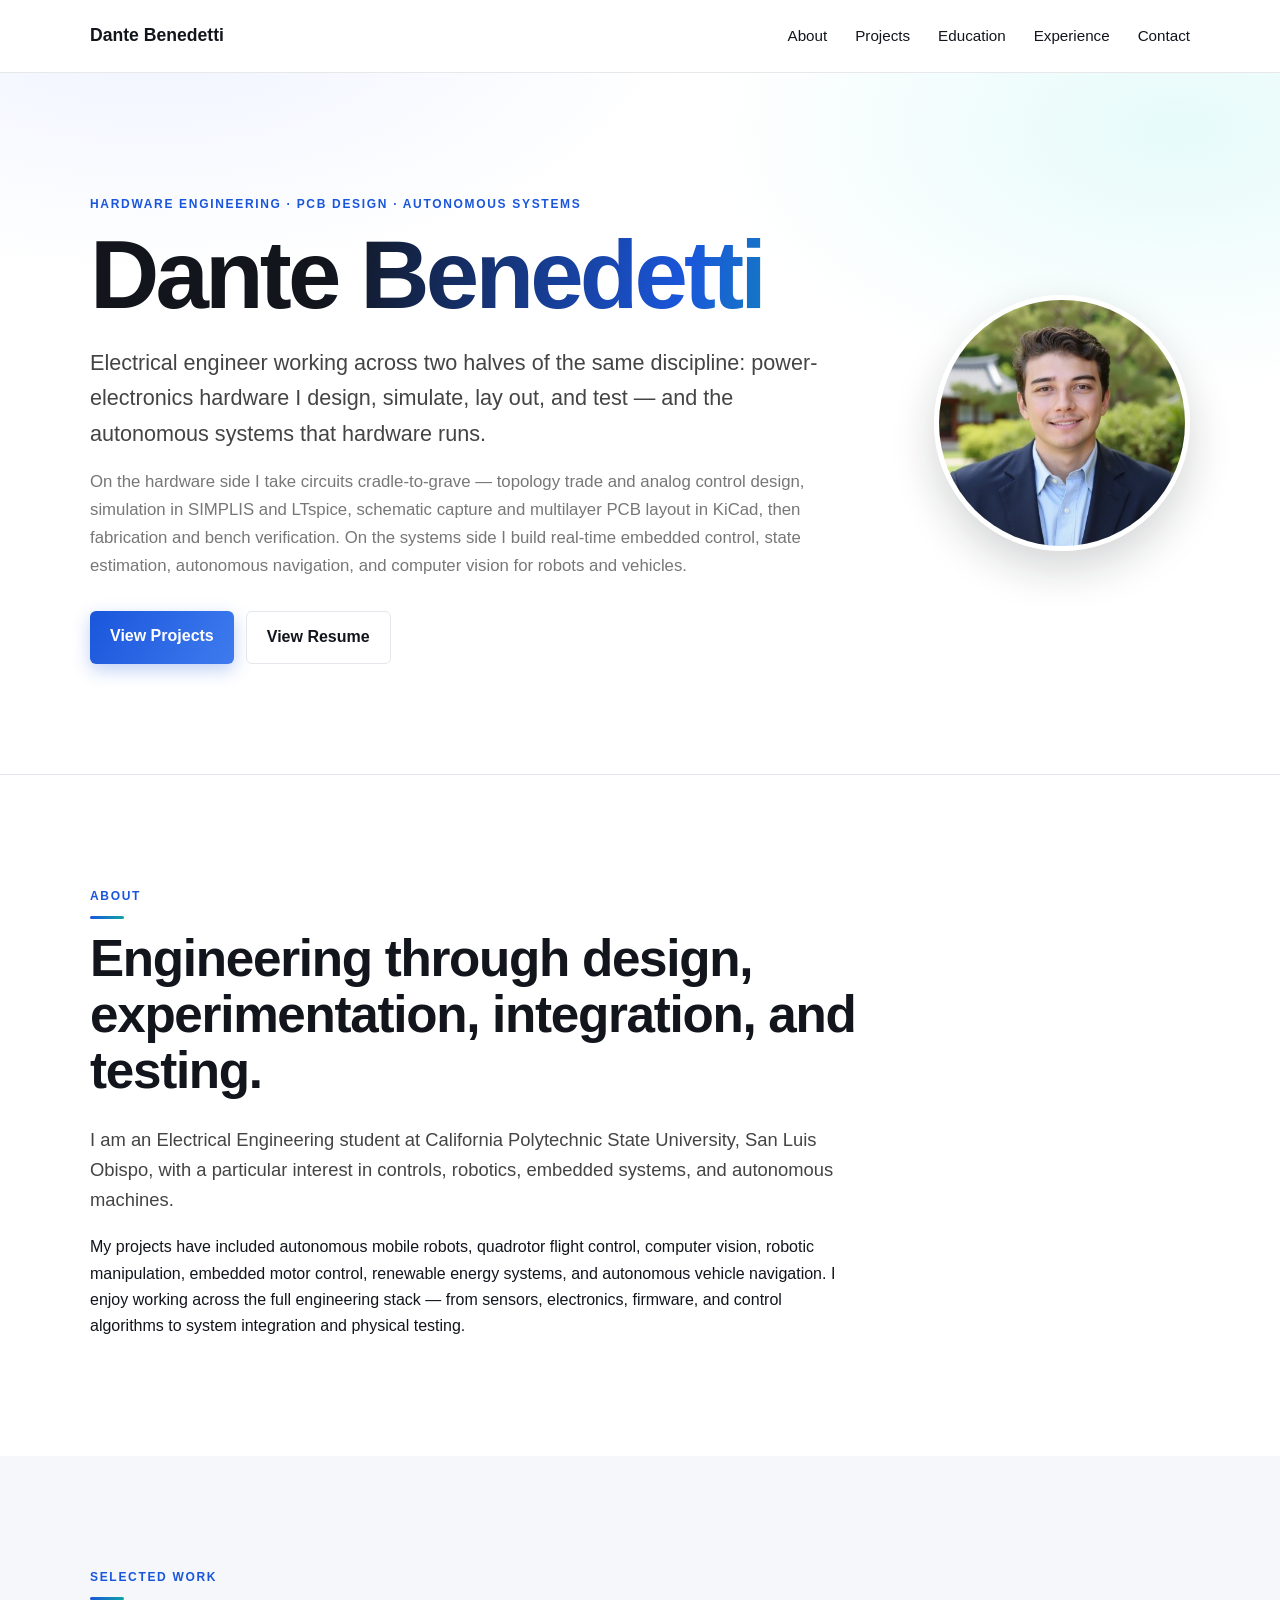
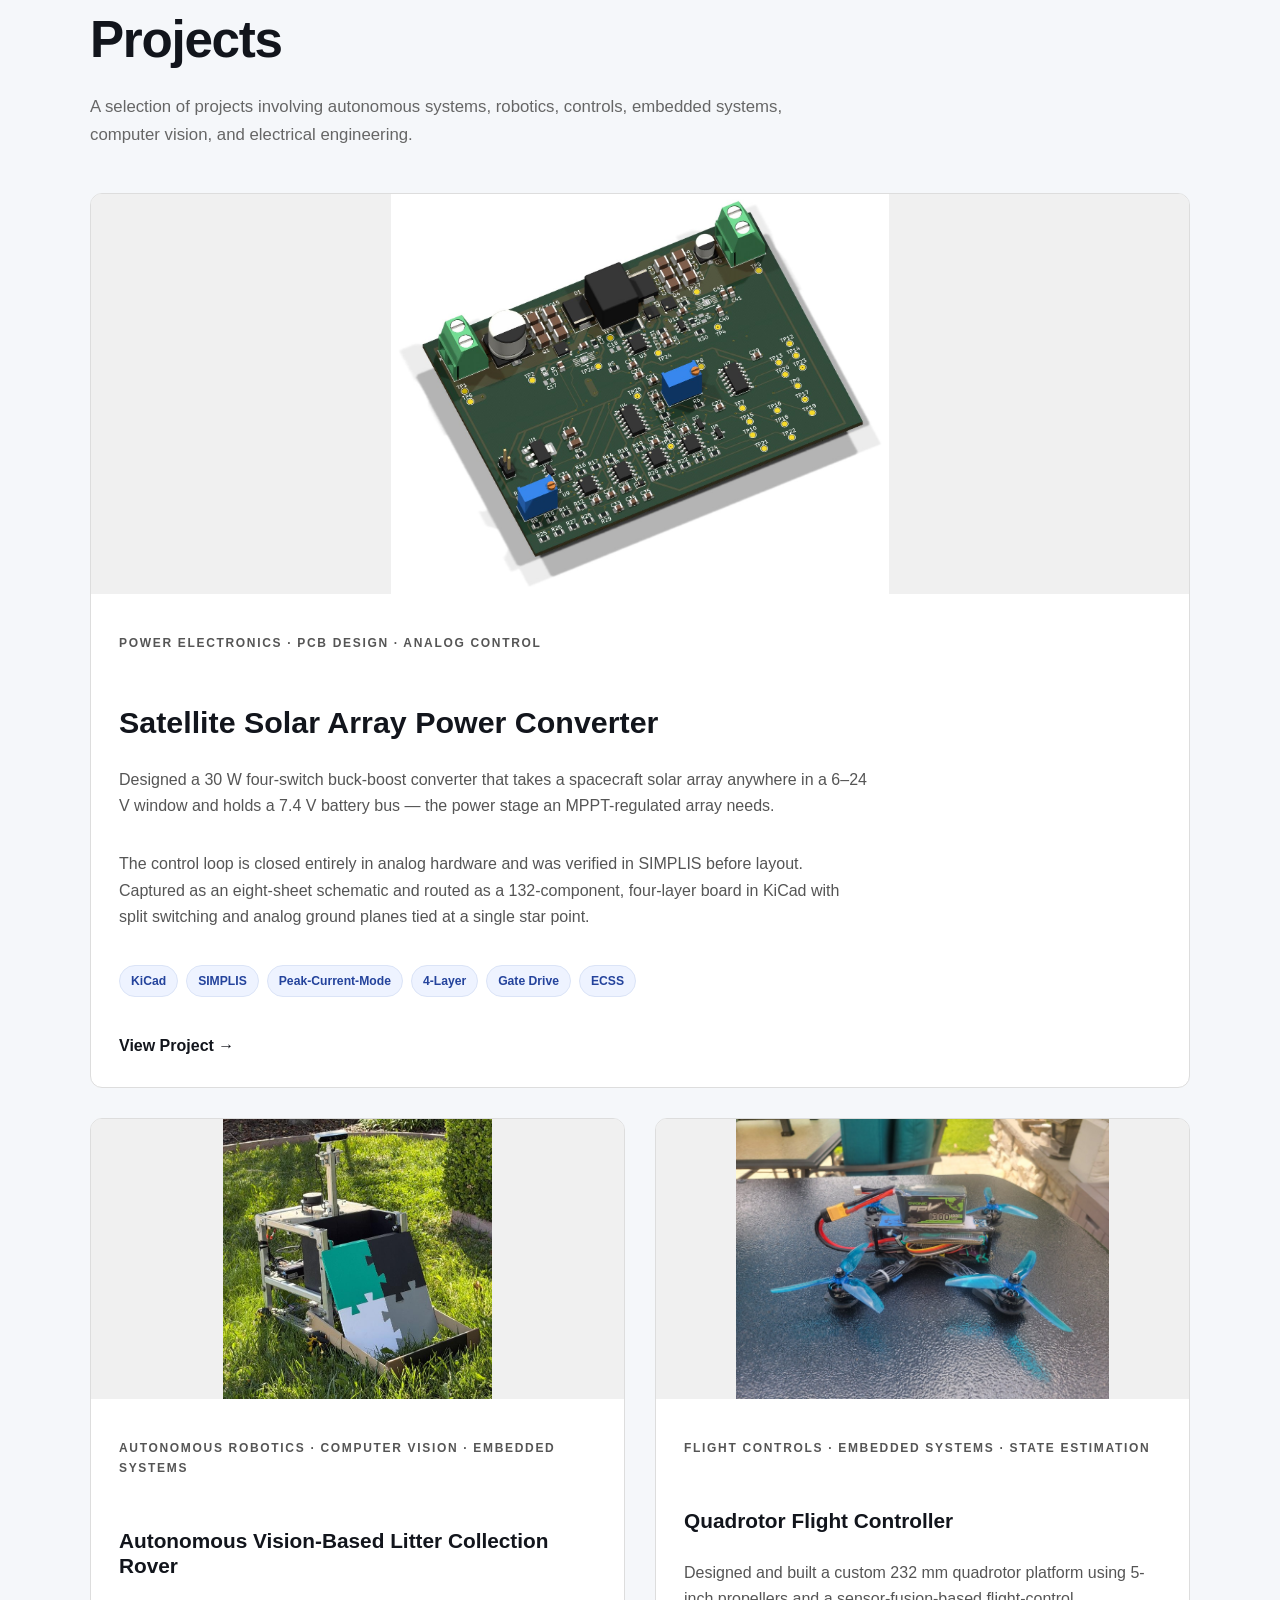
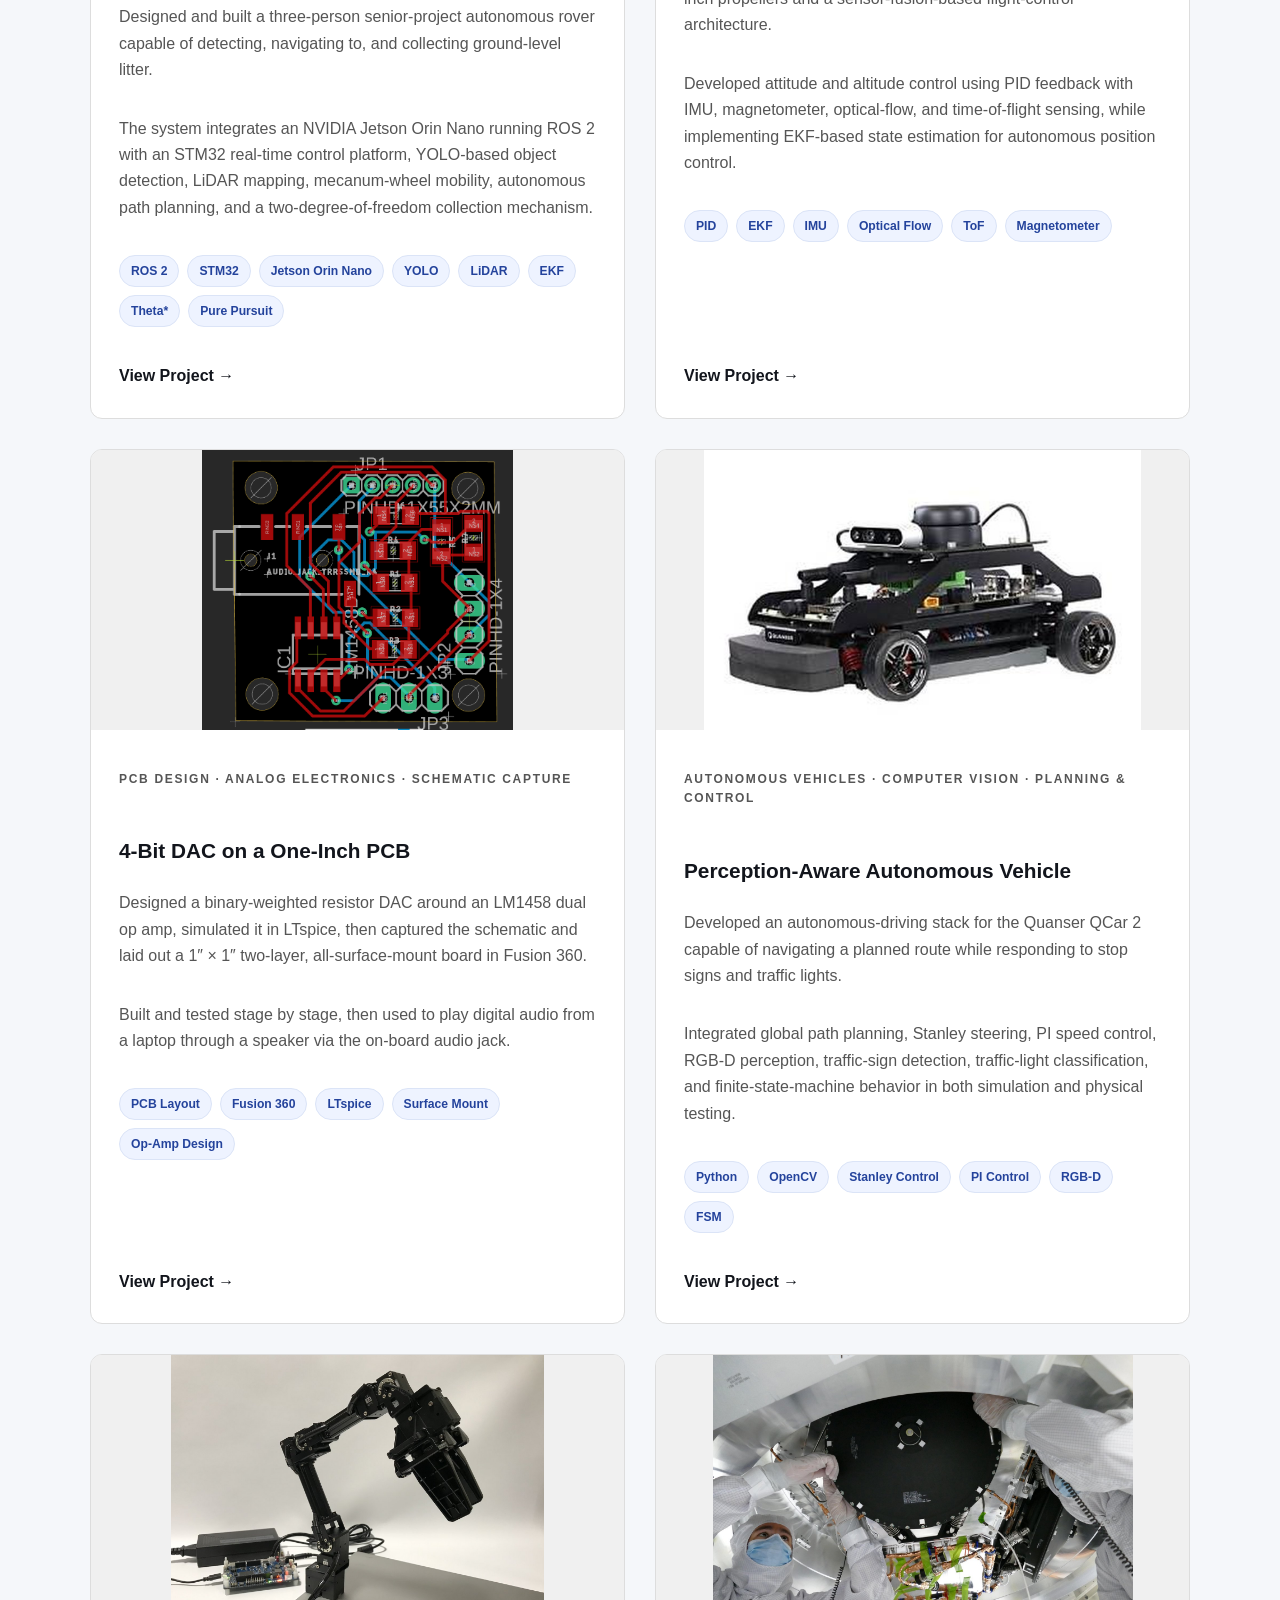
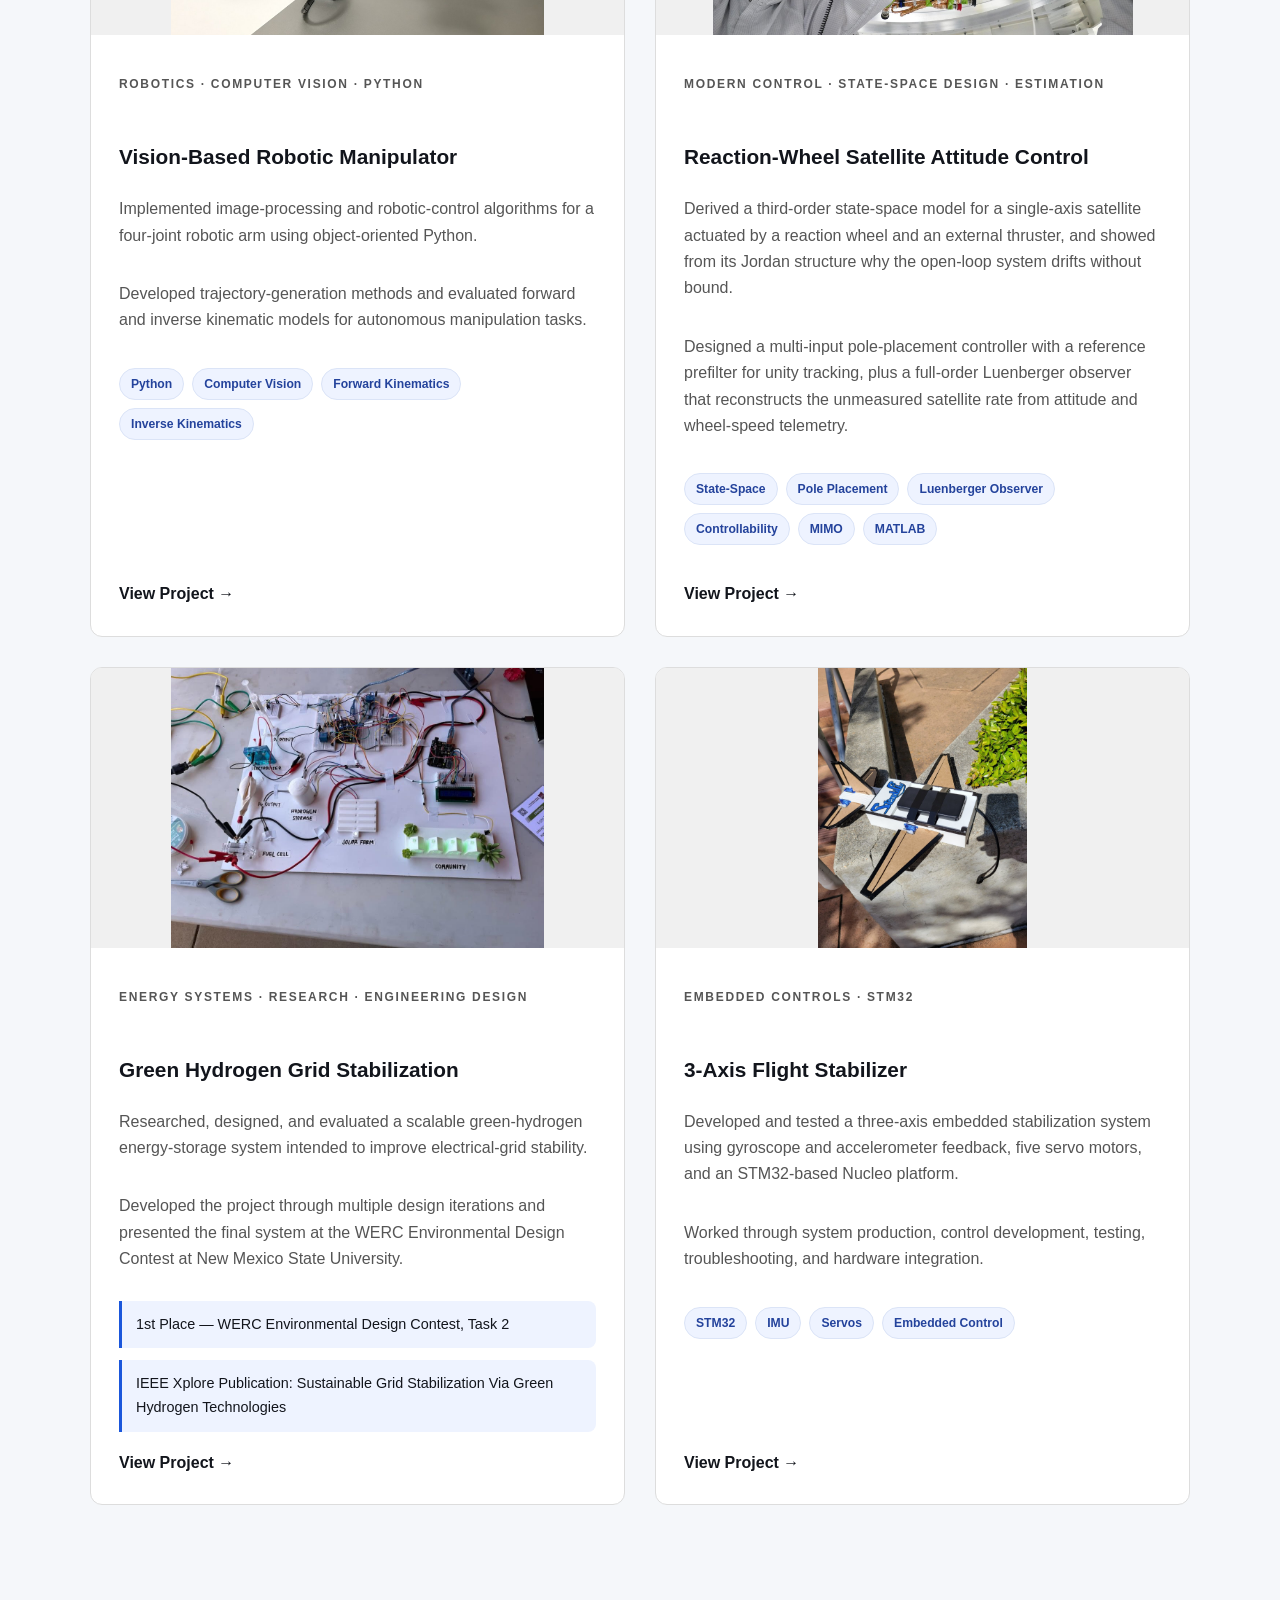
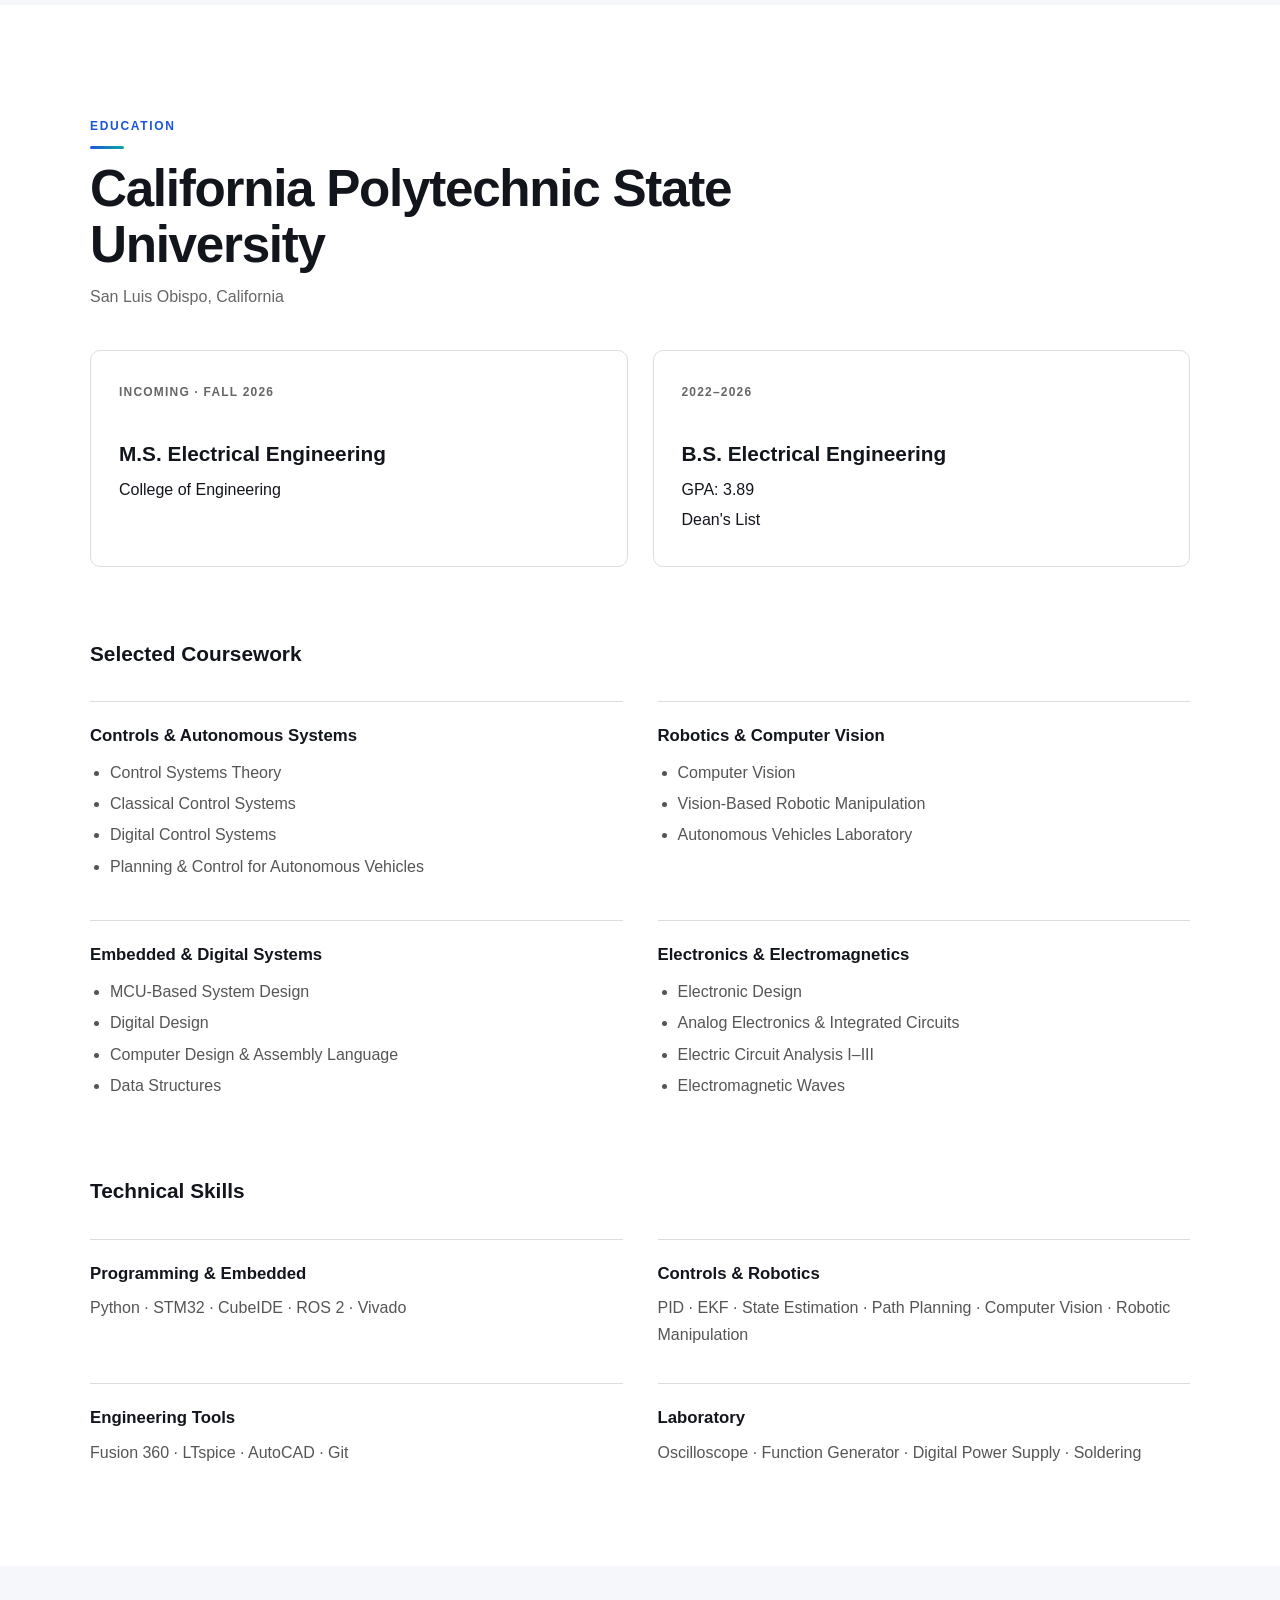
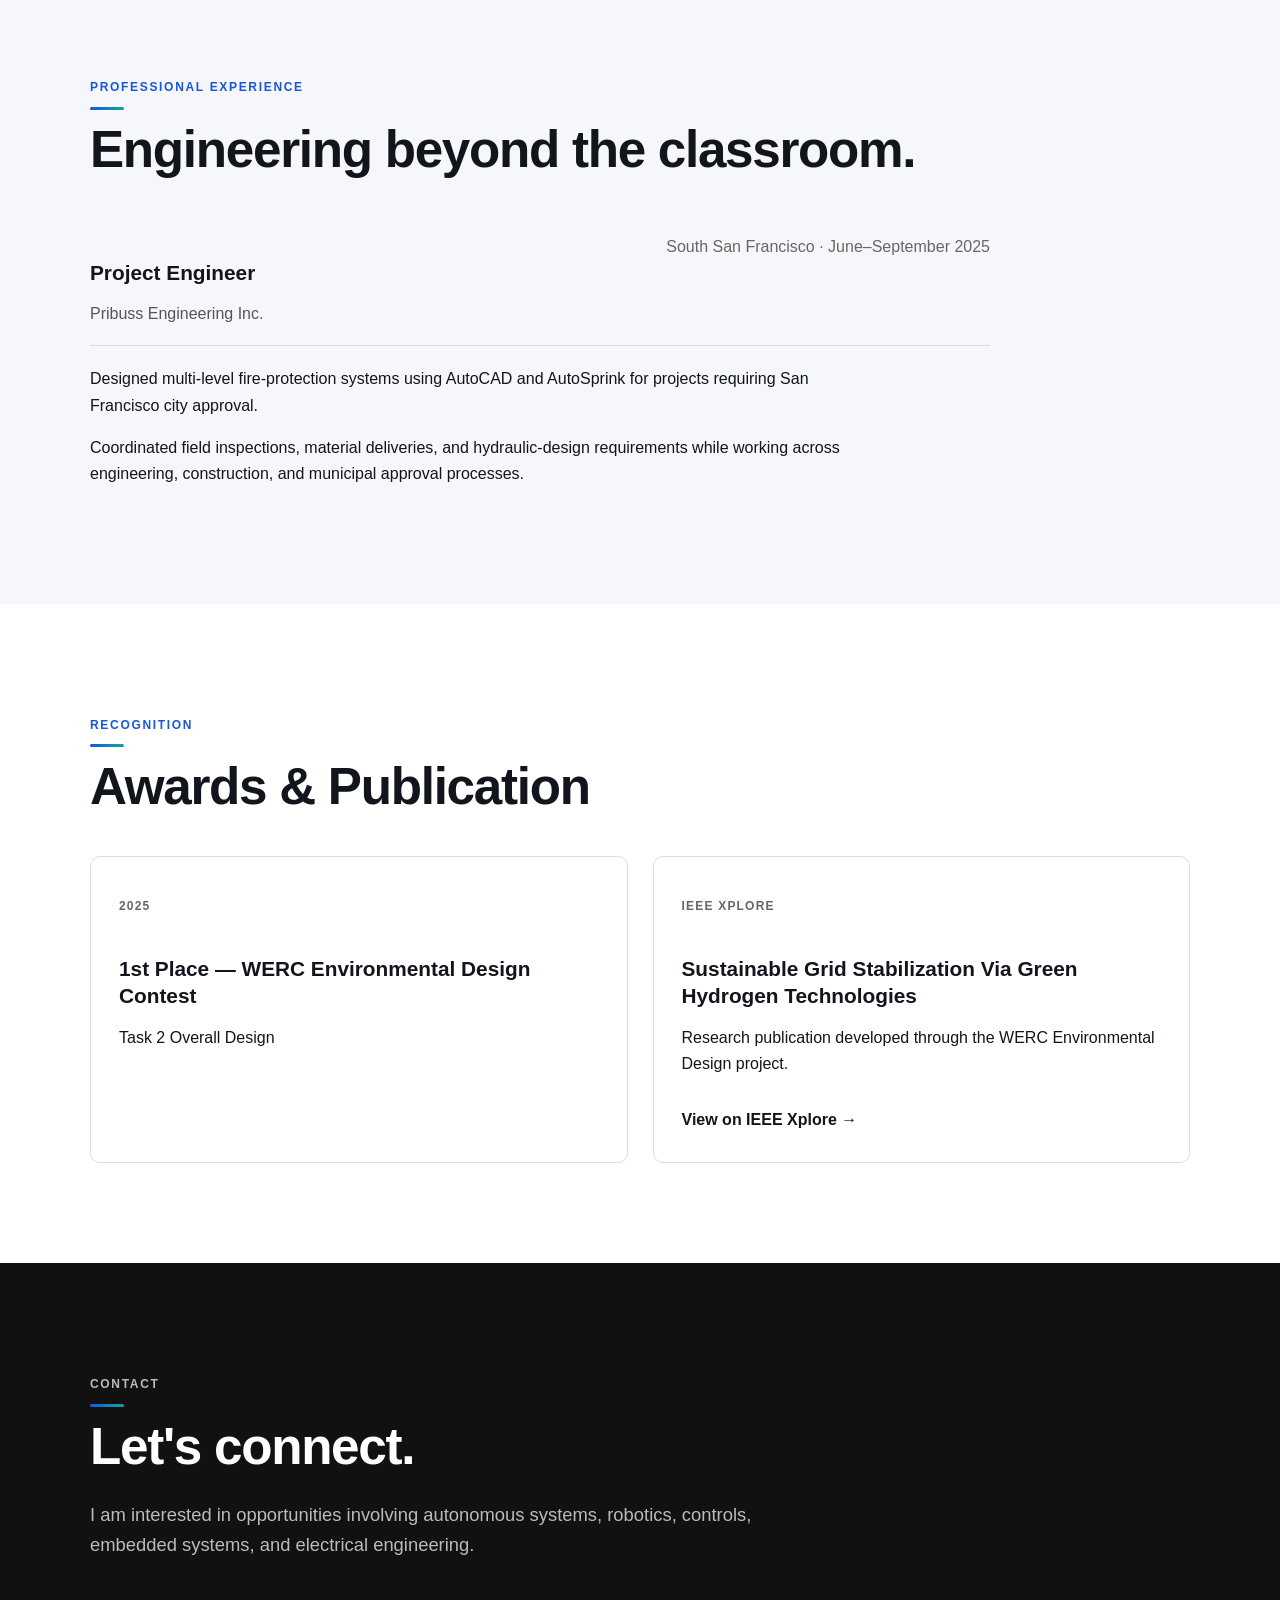
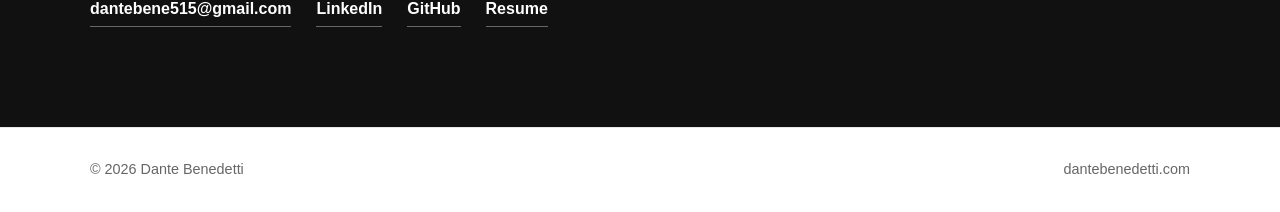
==== commit f1a9b603: "Rebalance the hero toward hardware, and publish the updated resume The hero read as all-in on autono" ====
--- a/index.html
+++ b/index.html
@@ -6,7 +6,7 @@
 
     <meta
         name="description"
-        content="Dante Benedetti - Electrical Engineering portfolio focused on autonomous systems, controls, robotics, embedded systems, and computer vision."
+        content="Dante Benedetti - Electrical Engineering portfolio spanning power-electronics hardware, PCB design, simulation and bench test, alongside autonomous systems, controls, robotics, and embedded systems."
     >
 
     <title>Dante Benedetti | Electrical Engineering Portfolio</title>
@@ -56,20 +56,26 @@
               <div class="hero-copy">
 
                 <p class="eyebrow">
-                    Electrical Engineering · Autonomous Systems · Controls
+                    Hardware Engineering · PCB Design · Autonomous Systems
                 </p>
 
                 <h1>Dante Benedetti</h1>
 
                 <p class="hero-text">
-                    Electrical engineer focused on autonomous systems, controls,
-                    robotics, computer vision, and embedded systems.
+                    Electrical engineer working across two halves of the same
+                    discipline: power-electronics hardware I design, simulate,
+                    lay out, and test &mdash; and the autonomous systems that
+                    hardware runs.
                 </p>
 
                 <p class="hero-subtext">
-                    I design and build intelligent electromechanical systems
-                    spanning real-time embedded control, state estimation,
-                    autonomous navigation, computer vision, and robotic manipulation.
+                    On the hardware side I take circuits cradle-to-grave &mdash;
+                    topology trade and analog control design, simulation in
+                    SIMPLIS and LTspice, schematic capture and multilayer PCB
+                    layout in KiCad, then fabrication and bench verification.
+                    On the systems side I build real-time embedded control,
+                    state estimation, autonomous navigation, and computer
+                    vision for robots and vehicles.
                 </p>
 
                 <div class="hero-buttons">
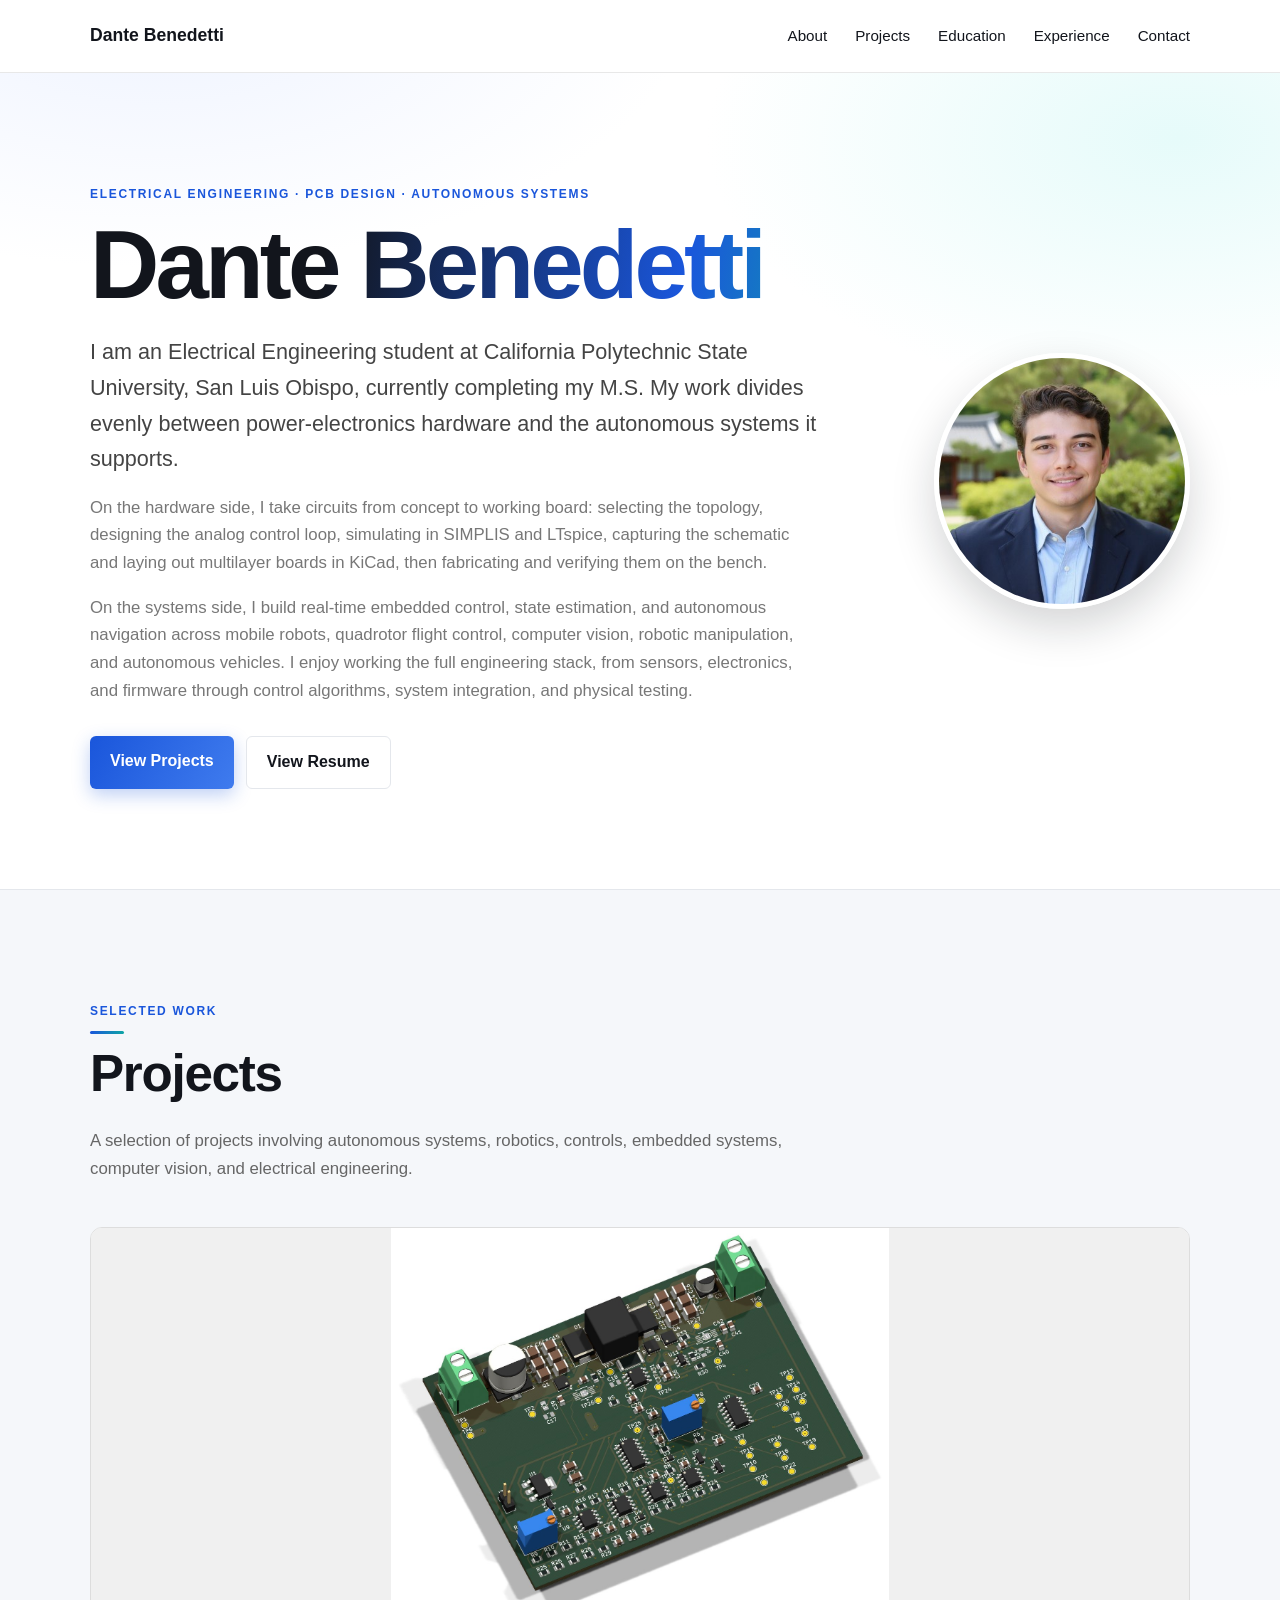
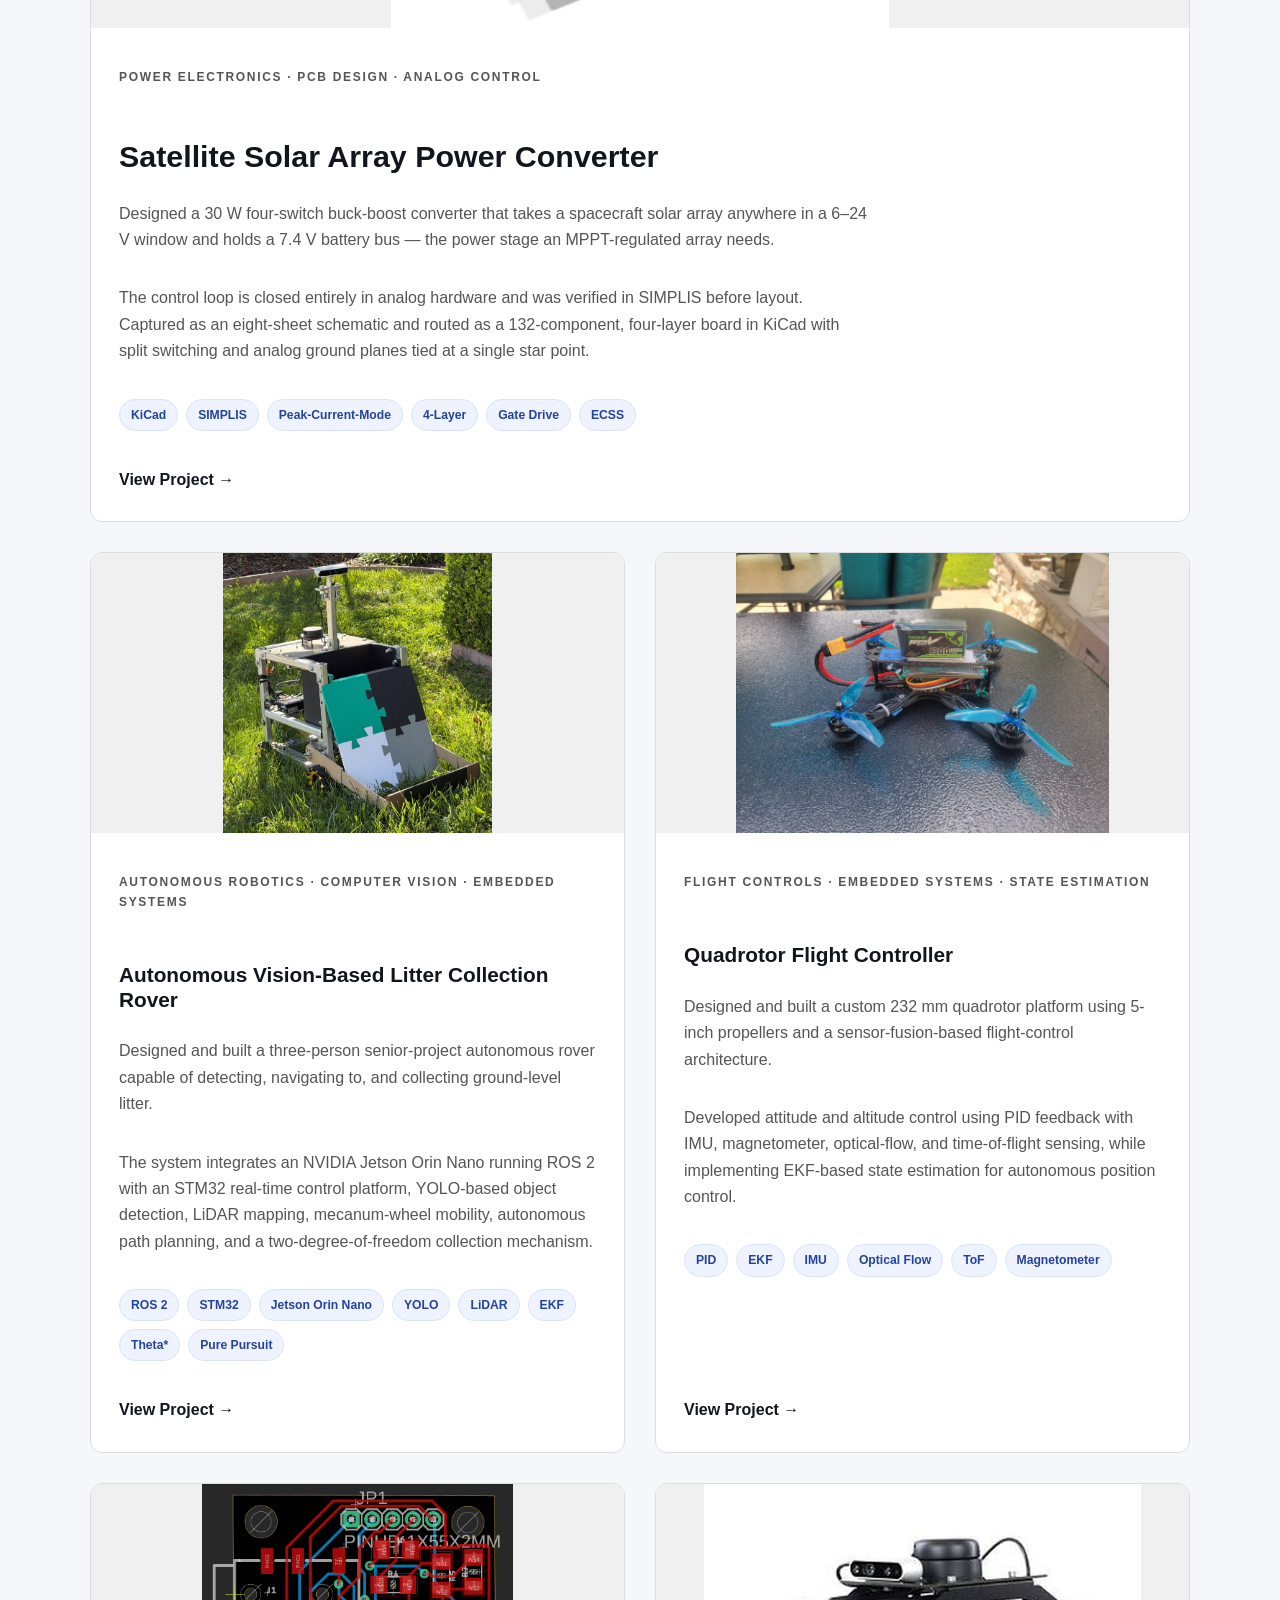
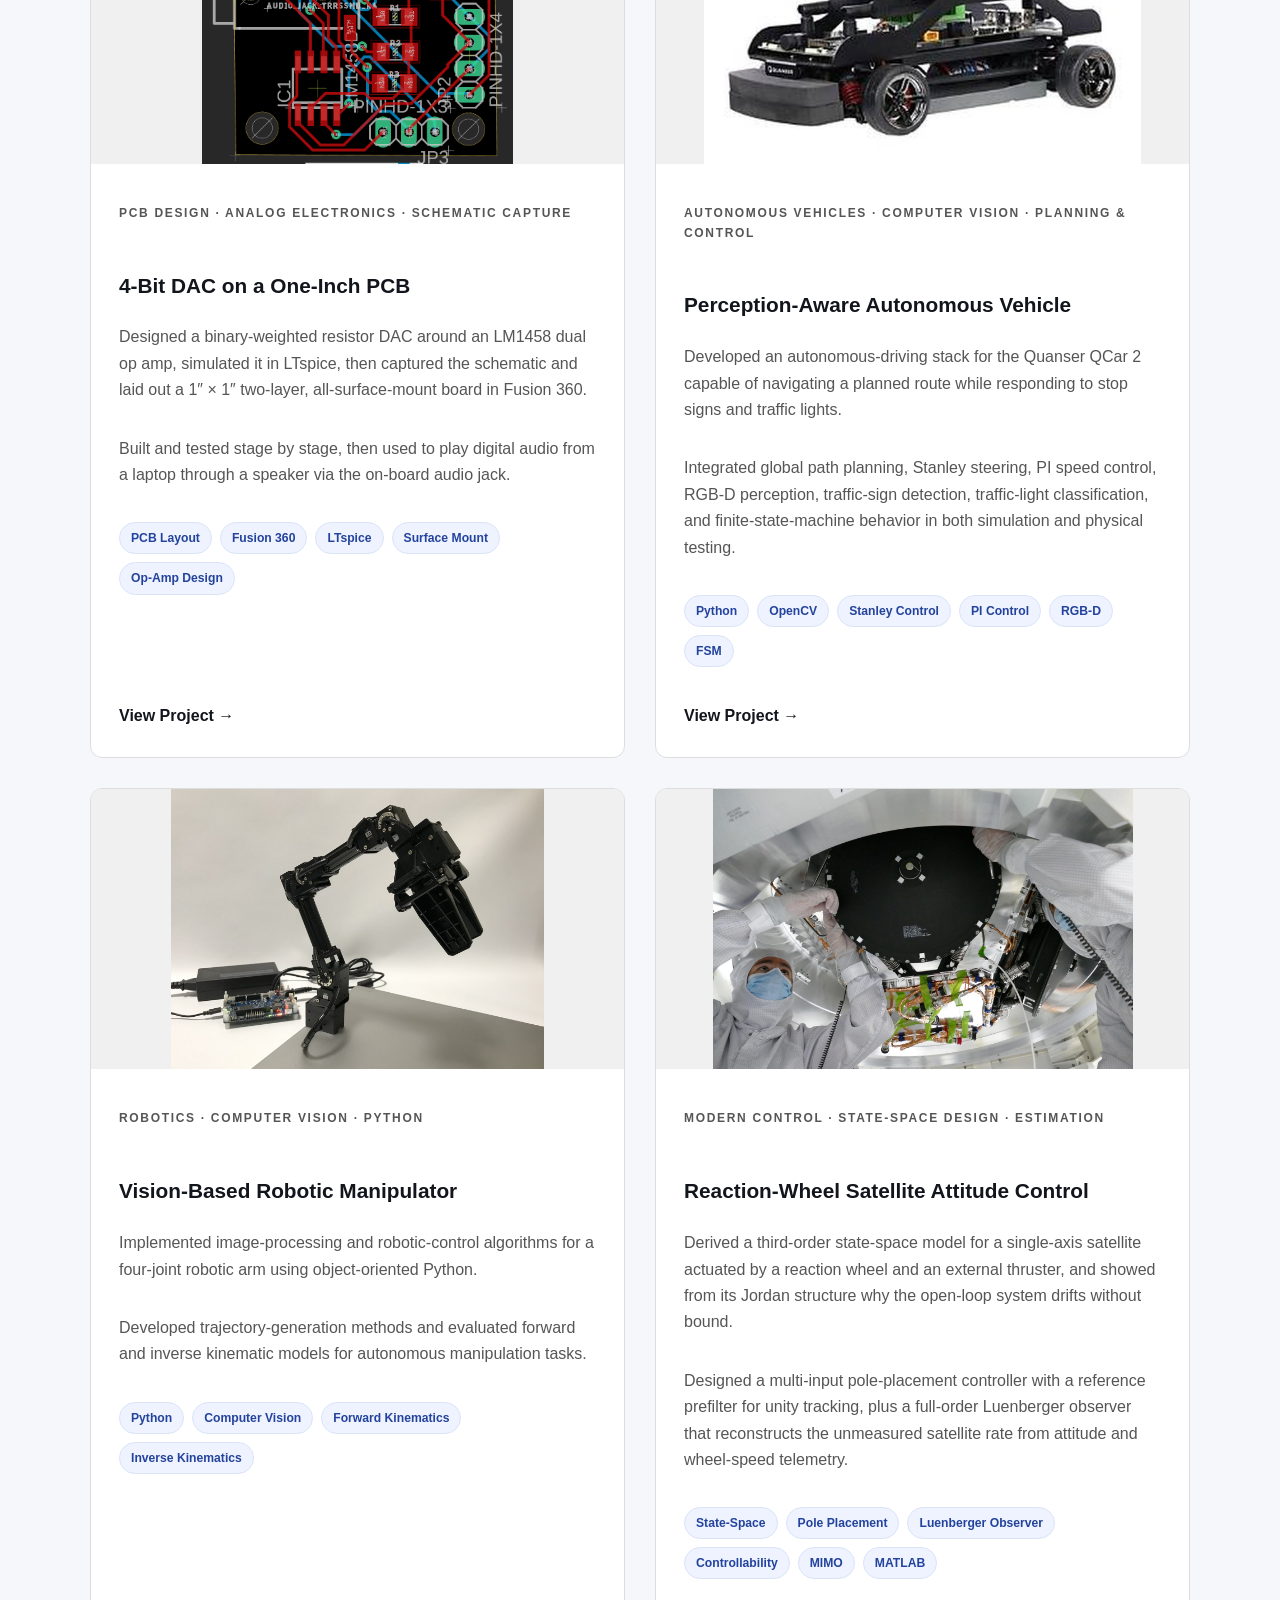
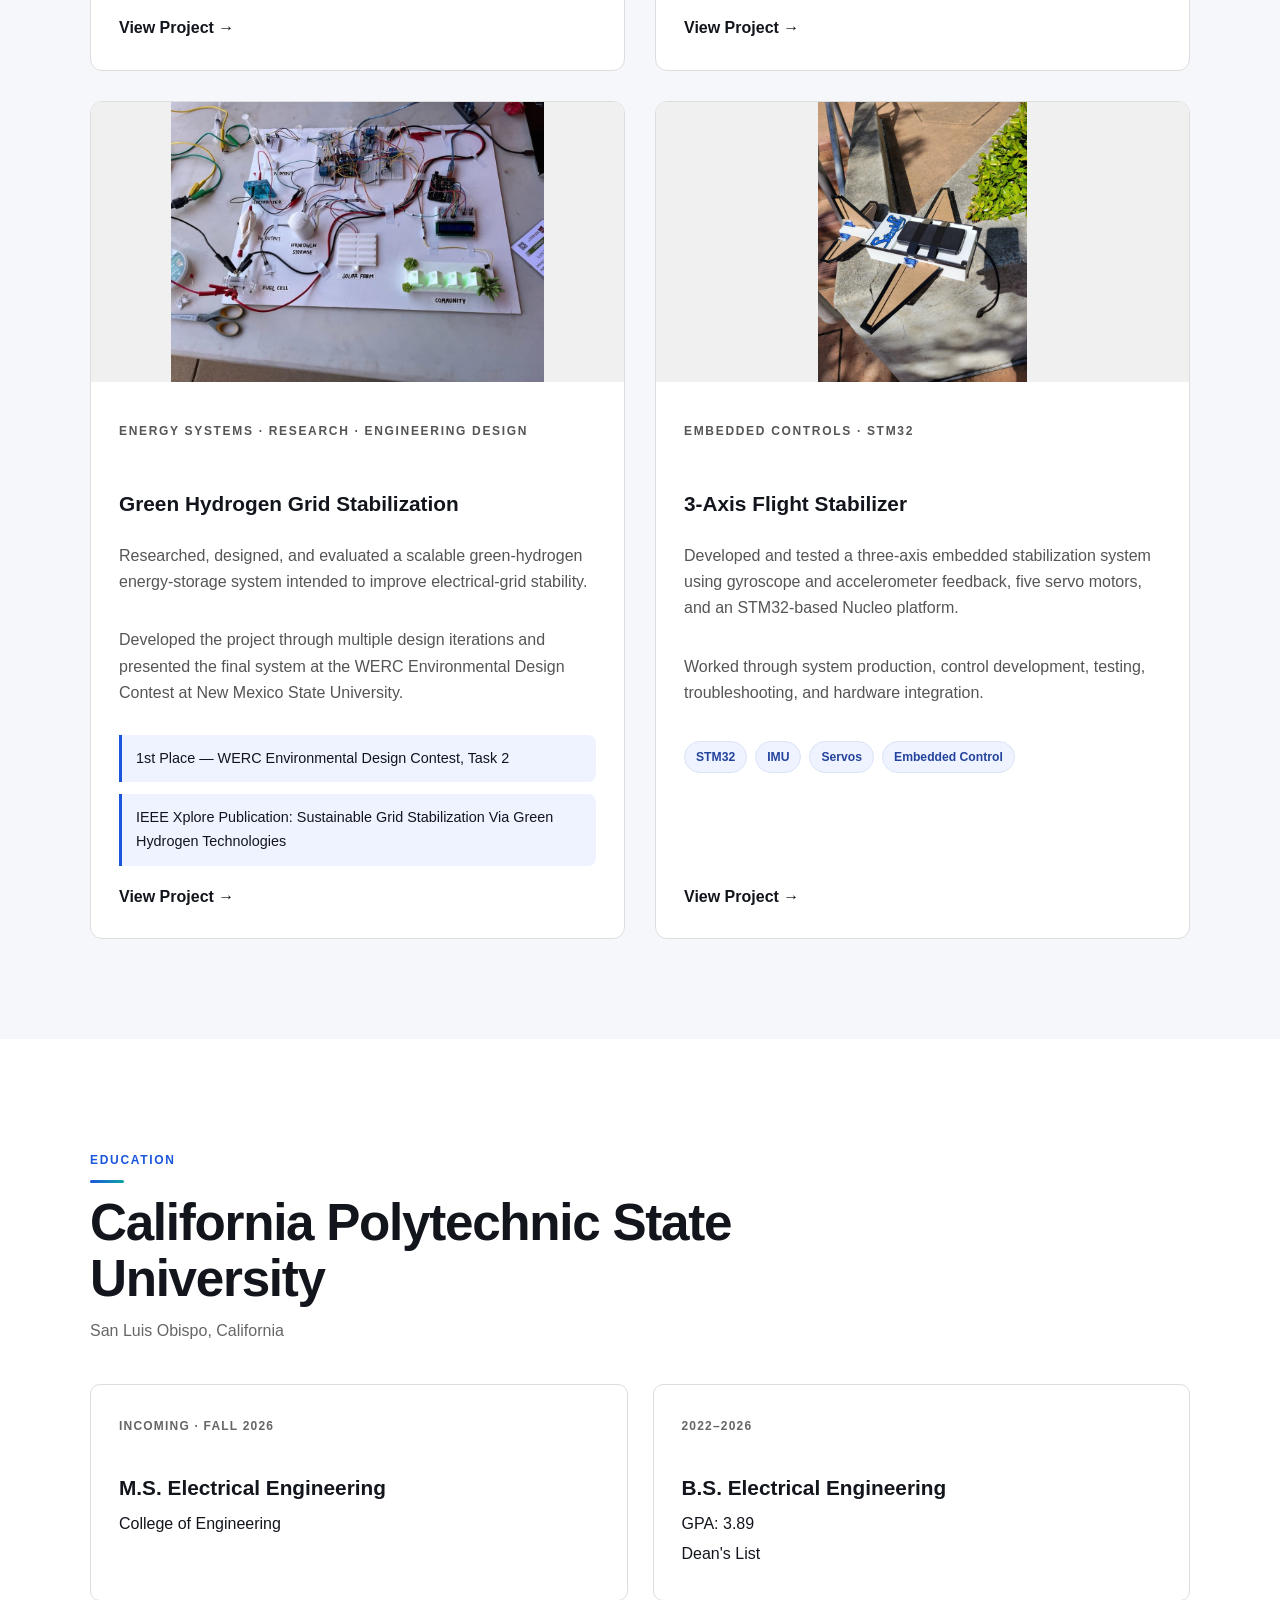
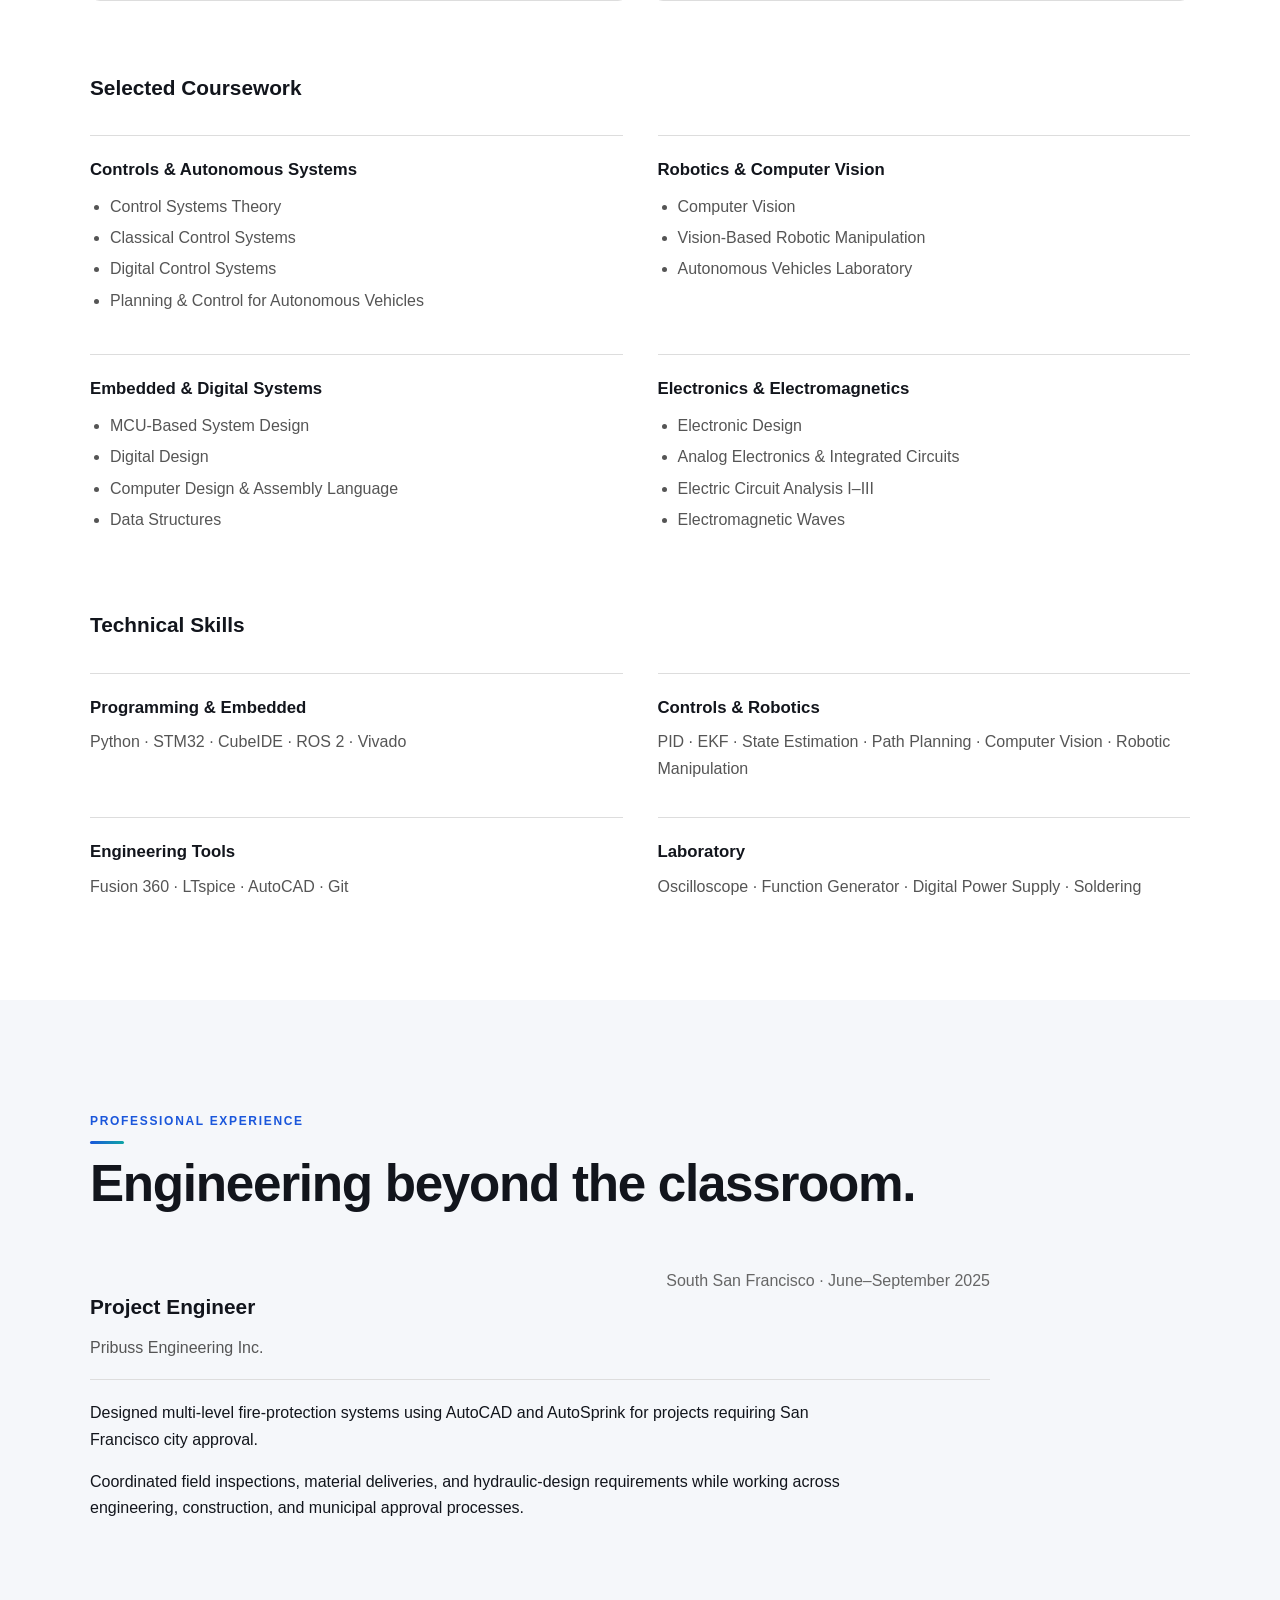
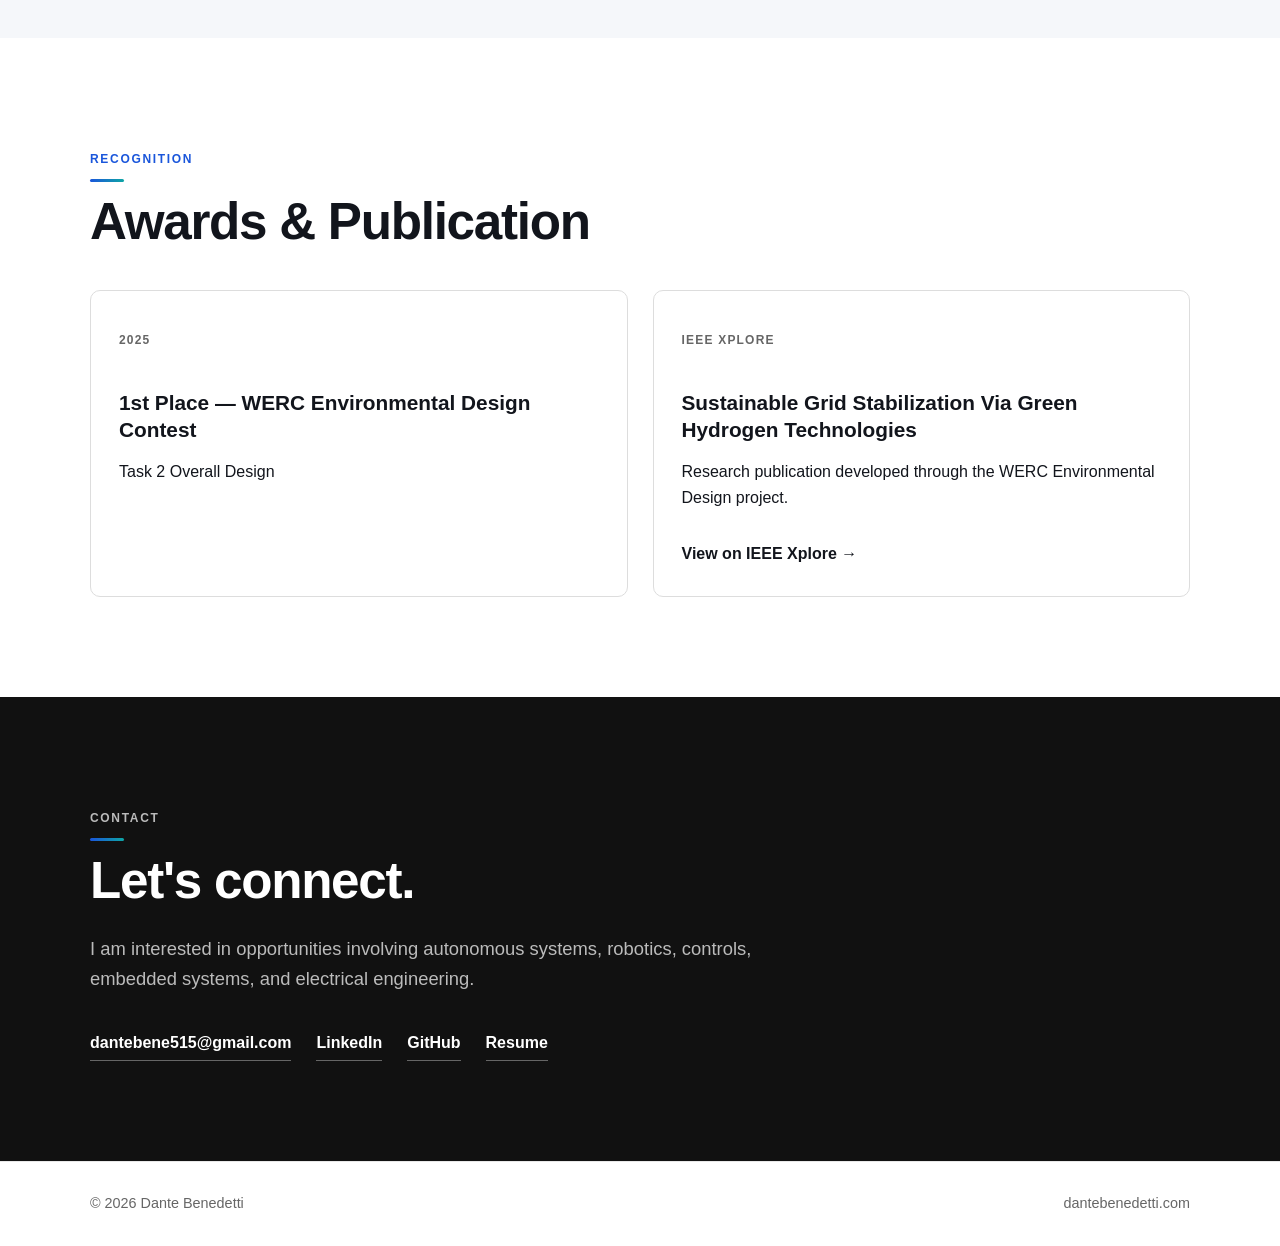
==== commit 98a1c5ea: "Fold the About section into the hero and tighten the copy The hero intro and the About section were " ====
--- a/index.html
+++ b/index.html
@@ -49,33 +49,42 @@
     <main>
 
         <!-- Hero -->
-        <section class="hero">
+        <section id="about" class="hero">
 
             <div class="container hero-content hero-split">
 
               <div class="hero-copy">
 
                 <p class="eyebrow">
-                    Hardware Engineering · PCB Design · Autonomous Systems
+                    Electrical Engineering · PCB Design · Autonomous Systems
                 </p>
 
                 <h1>Dante Benedetti</h1>
 
                 <p class="hero-text">
-                    Electrical engineer working across two halves of the same
-                    discipline: power-electronics hardware I design, simulate,
-                    lay out, and test &mdash; and the autonomous systems that
-                    hardware runs.
+                    I am an Electrical Engineering student at California
+                    Polytechnic State University, San Luis Obispo, currently
+                    completing my M.S. My work divides evenly between
+                    power-electronics hardware and the autonomous systems it
+                    supports.
                 </p>
 
                 <p class="hero-subtext">
-                    On the hardware side I take circuits cradle-to-grave &mdash;
-                    topology trade and analog control design, simulation in
-                    SIMPLIS and LTspice, schematic capture and multilayer PCB
-                    layout in KiCad, then fabrication and bench verification.
-                    On the systems side I build real-time embedded control,
-                    state estimation, autonomous navigation, and computer
-                    vision for robots and vehicles.
+                    On the hardware side, I take circuits from concept to
+                    working board: selecting the topology, designing the analog
+                    control loop, simulating in SIMPLIS and LTspice, capturing
+                    the schematic and laying out multilayer boards in KiCad,
+                    then fabricating and verifying them on the bench.
+                </p>
+
+                <p class="hero-subtext">
+                    On the systems side, I build real-time embedded control,
+                    state estimation, and autonomous navigation across mobile
+                    robots, quadrotor flight control, computer vision, robotic
+                    manipulation, and autonomous vehicles. I enjoy working the
+                    full engineering stack, from sensors, electronics, and
+                    firmware through control algorithms, system integration,
+                    and physical testing.
                 </p>
 
                 <div class="hero-buttons">
@@ -111,37 +120,6 @@
 
 
         <!-- About -->
-        <section id="about" class="section">
-
-            <div class="container">
-
-                <p class="section-label">About</p>
-
-                <h2>
-                    Engineering through design, experimentation,
-                    integration, and testing.
-                </h2>
-
-                <p class="large-text">
-                    I am an Electrical Engineering student at California
-                    Polytechnic State University, San Luis Obispo, with a
-                    particular interest in controls, robotics, embedded systems,
-                    and autonomous machines.
-                </p>
-
-                <p>
-                    My projects have included autonomous mobile robots,
-                    quadrotor flight control, computer vision, robotic
-                    manipulation, embedded motor control, renewable energy
-                    systems, and autonomous vehicle navigation. I enjoy working
-                    across the full engineering stack — from sensors,
-                    electronics, firmware, and control algorithms to system
-                    integration and physical testing.
-                </p>
-
-            </div>
-
-        </section>
 
 
         <!-- Projects -->
